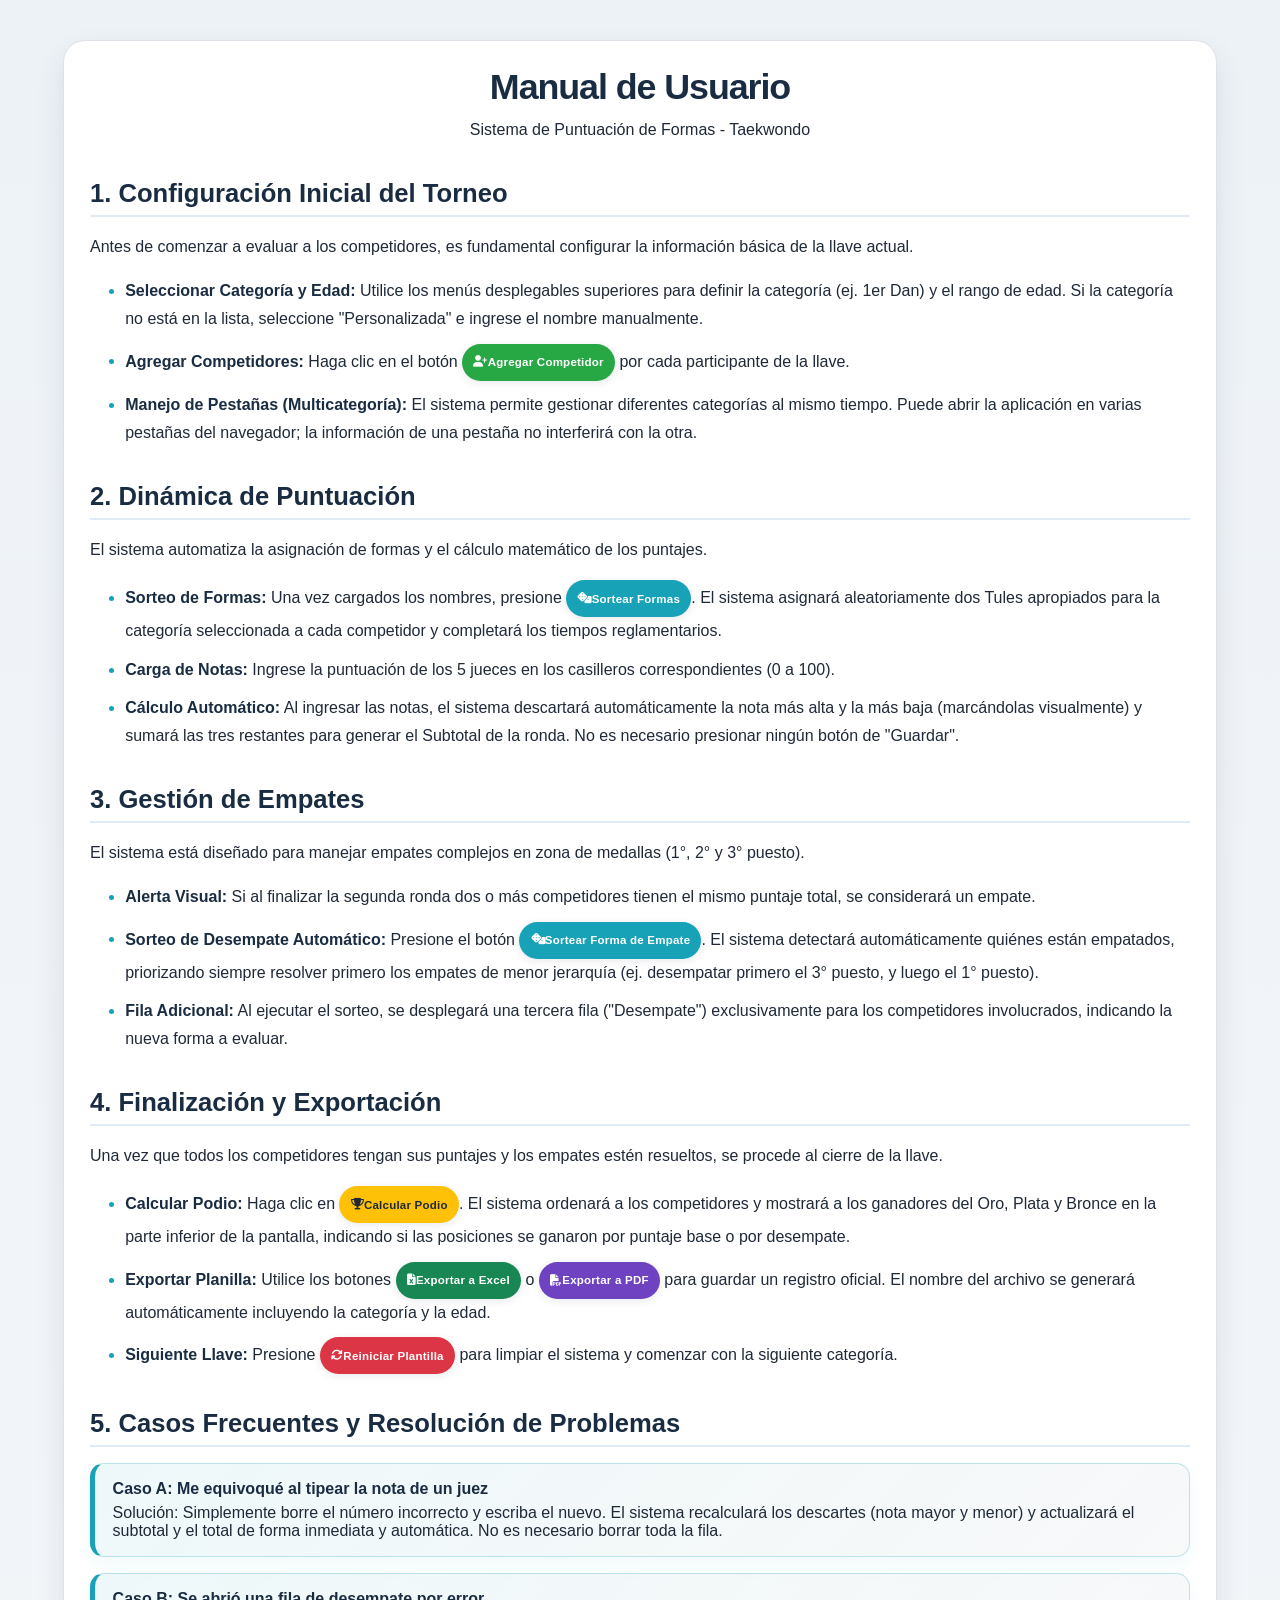
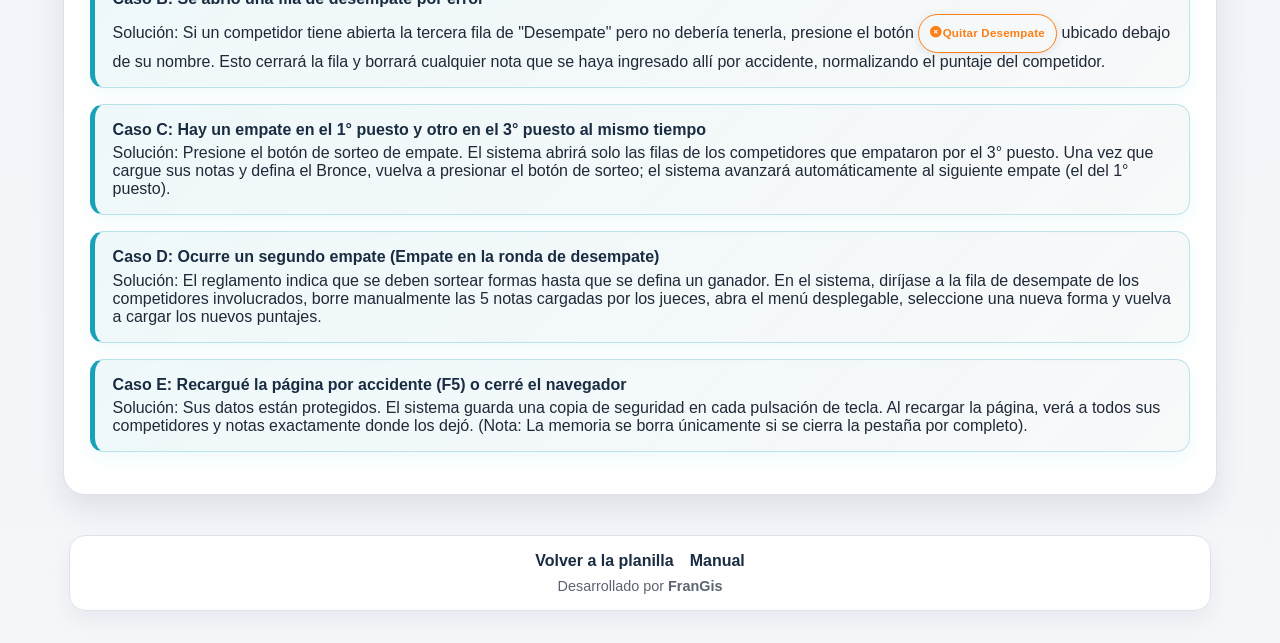
==== pages/manual.html @ 5b689e37 "Arreglo de la cache para el uso sin conexion" ====
<!doctype html>
<html lang="es">
  <head>
    <meta charset="UTF-8" />
    <meta name="viewport" content="width=device-width, initial-scale=1.0" />
    <title>Manual de Usuario - Sistema Taekwondo</title>
    <link rel="stylesheet" href="../styles/manual.css" />
    <link
      rel="stylesheet"
      href="https://cdnjs.cloudflare.com/ajax/libs/font-awesome/6.4.0/css/all.min.css"
    />
  </head>
  <body class="manual-page-body">
    <div class="contenedor manual-page">
      <h1>Manual de Usuario</h1>
      <p class="manual-subtitle">Sistema de Puntuación de Formas - Taekwondo</p>

      <h2>1. Configuración Inicial del Torneo</h2>
      <p>
        Antes de comenzar a evaluar a los competidores, es fundamental
        configurar la información básica de la llave actual.
      </p>
      <ul>
        <li>
          <strong>Seleccionar Categoría y Edad:</strong> Utilice los menús
          desplegables superiores para definir la categoría (ej. 1er Dan) y el
          rango de edad. Si la categoría no está en la lista, seleccione
          "Personalizada" e ingrese el nombre manualmente.
        </li>
        <li>
          <strong>Agregar Competidores:</strong> Haga clic en el botón
          <span class="btn-badge bg-success"
            ><i class="fas fa-user-plus"></i> Agregar Competidor</span
          >
          por cada participante de la llave.
        </li>
        <li>
          <strong>Manejo de Pestañas (Multicategoría):</strong> El sistema
          permite gestionar diferentes categorías al mismo tiempo. Puede abrir
          la aplicación en varias pestañas del navegador; la información de una
          pestaña no interferirá con la otra.
        </li>
      </ul>

      <h2>2. Dinámica de Puntuación</h2>
      <p>
        El sistema automatiza la asignación de formas y el cálculo matemático de
        los puntajes.
      </p>
      <ul>
        <li>
          <strong>Sorteo de Formas:</strong> Una vez cargados los nombres,
          presione
          <span class="btn-badge bg-accent"
            ><i class="fas fa-dice"></i> Sortear Formas</span
          >. El sistema asignará aleatoriamente dos Tules apropiados para la
          categoría seleccionada a cada competidor y completará los tiempos
          reglamentarios.
        </li>
        <li>
          <strong>Carga de Notas:</strong> Ingrese la puntuación de los 5 jueces
          en los casilleros correspondientes (0 a 100).
        </li>
        <li>
          <strong>Cálculo Automático:</strong> Al ingresar las notas, el sistema
          descartará automáticamente la nota más alta y la más baja (marcándolas
          visualmente) y sumará las tres restantes para generar el Subtotal de
          la ronda. No es necesario presionar ningún botón de "Guardar".
        </li>
      </ul>

      <h2>3. Gestión de Empates</h2>
      <p>
        El sistema está diseñado para manejar empates complejos en zona de
        medallas (1°, 2° y 3° puesto).
      </p>
      <ul>
        <li>
          <strong>Alerta Visual:</strong> Si al finalizar la segunda ronda dos o
          más competidores tienen el mismo puntaje total, se considerará un
          empate.
        </li>
        <li>
          <strong>Sorteo de Desempate Automático:</strong> Presione el botón
          <span class="btn-badge bg-accent"
            ><i class="fas fa-dice"></i> Sortear Forma de Empate</span
          >. El sistema detectará automáticamente quiénes están empatados,
          priorizando siempre resolver primero los empates de menor jerarquía
          (ej. desempatar primero el 3° puesto, y luego el 1° puesto).
        </li>
        <li>
          <strong>Fila Adicional:</strong> Al ejecutar el sorteo, se desplegará
          una tercera fila ("Desempate") exclusivamente para los competidores
          involucrados, indicando la nueva forma a evaluar.
        </li>
      </ul>

      <h2>4. Finalización y Exportación</h2>
      <p>
        Una vez que todos los competidores tengan sus puntajes y los empates
        estén resueltos, se procede al cierre de la llave.
      </p>
      <ul>
        <li>
          <strong>Calcular Podio:</strong> Haga clic en
          <span class="btn-badge bg-warning"
            ><i class="fas fa-trophy"></i> Calcular Podio</span
          >. El sistema ordenará a los competidores y mostrará a los ganadores
          del Oro, Plata y Bronce en la parte inferior de la pantalla, indicando
          si las posiciones se ganaron por puntaje base o por desempate.
        </li>
        <li>
          <strong>Exportar Planilla:</strong> Utilice los botones
          <span
            class="btn-badge"
            style="background-color: #198754; color: white"
            ><i class="fas fa-file-excel"></i> Exportar a Excel</span
          >
          o
          <span
            class="btn-badge"
            style="background-color: #6f42c1; color: white"
            ><i class="fas fa-file-pdf"></i> Exportar a PDF</span
          >
          para guardar un registro oficial. El nombre del archivo se generará
          automáticamente incluyendo la categoría y la edad.
        </li>
        <li>
          <strong>Siguiente Llave:</strong> Presione
          <span class="btn-badge bg-danger"
            ><i class="fas fa-sync-alt"></i> Reiniciar Plantilla</span
          >
          para limpiar el sistema y comenzar con la siguiente categoría.
        </li>
      </ul>

      <h2>5. Casos Frecuentes y Resolución de Problemas</h2>

      <div class="caso-estudio">
        <strong>Caso A: Me equivoqué al tipear la nota de un juez</strong><br />
        Solución: Simplemente borre el número incorrecto y escriba el nuevo. El
        sistema recalculará los descartes (nota mayor y menor) y actualizará el
        subtotal y el total de forma inmediata y automática. No es necesario
        borrar toda la fila.
      </div>

      <div class="caso-estudio">
        <strong>Caso B: Se abrió una fila de desempate por error</strong><br />
        Solución: Si un competidor tiene abierta la tercera fila de "Desempate"
        pero no debería tenerla, presione el botón
        <span class="btn-badge bg-desempate"
          ><i class="fas fa-times-circle"></i> Quitar Desempate</span
        >
        ubicado debajo de su nombre. Esto cerrará la fila y borrará cualquier
        nota que se haya ingresado allí por accidente, normalizando el puntaje
        del competidor.
      </div>

      <div class="caso-estudio">
        <strong
          >Caso C: Hay un empate en el 1° puesto y otro en el 3° puesto al mismo
          tiempo</strong
        ><br />
        Solución: Presione el botón de sorteo de empate. El sistema abrirá solo
        las filas de los competidores que empataron por el 3° puesto. Una vez
        que cargue sus notas y defina el Bronce, vuelva a presionar el botón de
        sorteo; el sistema avanzará automáticamente al siguiente empate (el del
        1° puesto).
      </div>

      <div class="caso-estudio">
        <strong
          >Caso D: Ocurre un segundo empate (Empate en la ronda de
          desempate)</strong
        ><br />
        Solución: El reglamento indica que se deben sortear formas hasta que se
        defina un ganador. En el sistema, diríjase a la fila de desempate de los
        competidores involucrados, borre manualmente las 5 notas cargadas por
        los jueces, abra el menú desplegable, seleccione una nueva forma y
        vuelva a cargar los nuevos puntajes.
      </div>

      <div class="caso-estudio">
        <strong
          >Caso E: Recargué la página por accidente (F5) o cerré el
          navegador</strong
        ><br />
        Solución: Sus datos están protegidos. El sistema guarda una copia de
        seguridad en cada pulsación de tecla. Al recargar la página, verá a
        todos sus competidores y notas exactamente donde los dejó. (Nota: La
        memoria se borra únicamente si se cierra la pestaña por completo).
      </div>
    </div>

    <footer class="manual-footer">
      <nav class="manual-footer-nav" aria-label="Navegación del manual">
        <a href="../index.html">Volver a la planilla</a>
        <a href="./manual.html">Manual</a>
      </nav>
      <p>Desarrollado por <strong>FranGis</strong></p>
    </footer>
    <script>
      (() => {
        const guardarMesa = (path) => {
          const url = new URL(path, window.location.href);
          const params = new URLSearchParams(window.location.search);

          for (const [key, value] of params.entries()) {
            url.searchParams.set(key, value);
          }

          return `${url.pathname}${url.search}`;
        };

        const linkPlanilla = document.querySelector('a[href="../index.html"]');
        if (linkPlanilla) {
          linkPlanilla.setAttribute("href", guardarMesa("../index.html"));
        }

        const linkManual = document.querySelector('a[href="./manual.html"]');
        if (linkManual) {
          linkManual.setAttribute("href", guardarMesa("./manual.html"));
        }
      })();

      if ("serviceWorker" in navigator) {
        window.addEventListener("load", () => {
          const swUrl = new URL("../scripts/sw.js", window.location.href);
          navigator.serviceWorker
            .register(swUrl, { scope: "../" })
            .then(() => {
              console.log("ServiceWorker registrado con éxito");
            })
            .catch((err) => {
              console.log("Error al registrar el ServiceWorker: ", err);
            });
        });
      }
    </script>
  </body>
</html>
---- styles/manual.css ----
:root {
  --manual-bg: #f4f6f9;
  --manual-surface: #ffffff;
  --manual-surface-soft: #f8f9fa;
  --manual-primary: #1a2c42;
  --manual-primary-soft: #dfeaf7;
  --manual-accent: #17a2b8;
  --manual-success: #28a745;
  --manual-warning: #ffc107;
  --manual-danger: #dc3545;
  --manual-text: #1f2937;
  --manual-muted: #5b6471;
  --manual-border: #dee2e6;
  --manual-shadow: 0 14px 30px rgba(26, 44, 66, 0.1);
}

body.manual-page-body {
  margin: 0;
  min-height: 100vh;
  background: linear-gradient(180deg, #edf2f7 0%, var(--manual-bg) 100%);
  color: var(--manual-text);
  font-family: "Segoe UI", Arial, sans-serif;
}

.manual-page {
  max-width: 1100px;
  margin: 40px auto;
  padding: clamp(1.5rem, 2vw, 2.5rem);
  background: var(--manual-surface);
  border: 1px solid var(--manual-border);
  border-radius: 22px;
  box-shadow: var(--manual-shadow);
}

.manual-page h1 {
  margin: 0 0 0.5rem;
  color: var(--manual-primary);
  font-size: clamp(2rem, 2.8vw, 2.8rem);
  line-height: 1.15;
  text-align: center;
  letter-spacing: -0.03em;
}

.manual-subtitle {
  margin: 0 0 2rem;
  text-align: center;
  color: var(--manual-muted);
  font-size: 1rem;
  font-weight: 500;
}

.manual-page h2 {
  margin: 2.2rem 0 0.8rem;
  padding-bottom: 0.45rem;
  color: var(--manual-primary);
  font-size: clamp(1.4rem, 2vw, 1.8rem);
  border-bottom: 2px solid var(--manual-primary-soft);
}

.manual-page p,
.manual-page li {
  color: var(--manual-text);
  font-size: 1rem;
  line-height: 1.75;
}

.manual-page ul {
  margin: 0.8rem 0 1.2rem 1.2rem;
  padding-left: 1rem;
}

.manual-page li {
  margin-bottom: 0.65rem;
}

.manual-page li::marker {
  color: var(--manual-accent);
  font-weight: 700;
}

.manual-page strong {
  color: var(--manual-primary);
}

.manual-page .caso-estudio {
  margin: 1rem 0;
  padding: 1rem 1.1rem;
  background: linear-gradient(
    135deg,
    rgba(23, 162, 184, 0.07),
    rgba(26, 44, 66, 0.03)
  );
  border: 1px solid rgba(23, 162, 184, 0.25);
  border-left: 5px solid var(--manual-accent);
  border-radius: 14px;
  color: var(--manual-text);
  box-shadow: 0 8px 18px rgba(23, 162, 184, 0.06);
}

.manual-page .caso-estudio strong {
  display: inline-block;
  margin-bottom: 0.35rem;
}

.manual-footer {
  max-width: 1100px;
  margin: 1.25rem auto 2rem;
  padding: 1rem 1.25rem;
  background: rgba(255, 255, 255, 0.9);
  border: 1px solid var(--manual-border);
  border-radius: 16px;
  box-shadow: 0 10px 20px rgba(26, 44, 66, 0.05);
  text-align: center;
}

.manual-footer-nav {
  display: flex;
  justify-content: center;
  align-items: center;
  flex-wrap: wrap;
  gap: 1rem;
  margin-bottom: 0.5rem;
}

.manual-footer a,
.footer-links a {
  color: var(--manual-primary);
  text-decoration: none;
  font-weight: 700;
  transition: opacity 0.2s ease;
}

.manual-footer a:hover,
.footer-links a:hover {
  opacity: 0.75;
}

.manual-footer p,
.footer-links {
  margin: 0;
  color: var(--manual-muted);
  font-size: 0.9rem;
}

.btn-badge {
  display: inline-flex;
  align-items: center;
  justify-content: center;
  padding: 0.28rem 0.7rem;
  min-height: 28px;
  border-radius: 999px;
  font-size: 0.72rem;
  font-weight: 700;
  letter-spacing: 0.02em;
  vertical-align: middle;
  box-shadow: 0 2px 8px rgba(26, 44, 66, 0.1);
}

.bg-success {
  background: var(--manual-success);
  color: white;
}

.bg-accent {
  background: var(--manual-accent);
  color: white;
}

.bg-warning {
  background: var(--manual-warning);
  color: #1f2937;
}

.bg-danger {
  background: var(--manual-danger);
  color: white;
}

.bg-desempate {
  background-color: transparent;
  color: #fd7e14;
  border: 1px solid #fd7e14;
}

@media (max-width: 768px) {
  .manual-page {
    margin: 20px 12px;
    padding: 1.1rem 1rem;
    border-radius: 16px;
  }

  .manual-page h1 {
    font-size: 2rem;
  }

  .manual-page h2 {
    margin-top: 1.6rem;
  }

  .manual-page ul {
    margin-left: 0.8rem;
    padding-left: 0.7rem;
  }

  .btn-badge {
    display: inline-block;
    margin: 0.12rem 0;
    white-space: nowrap;
  }
}
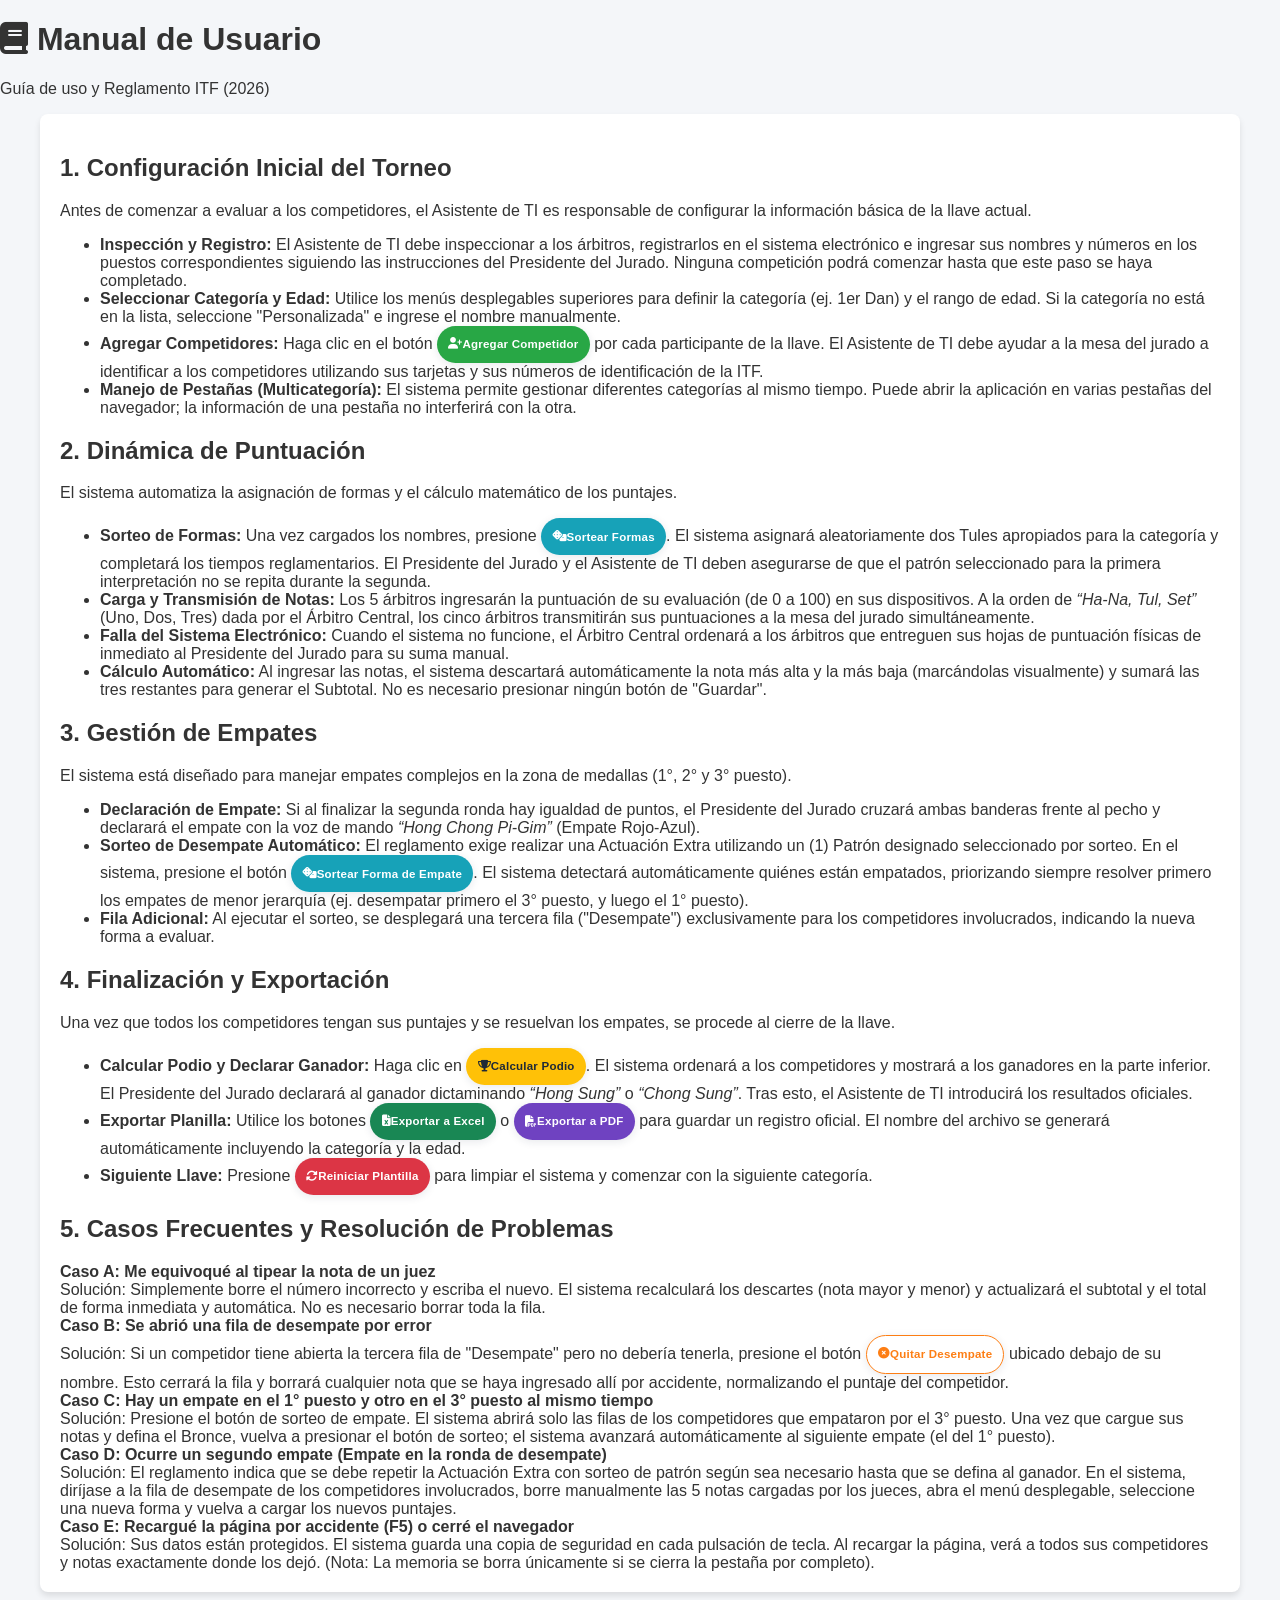
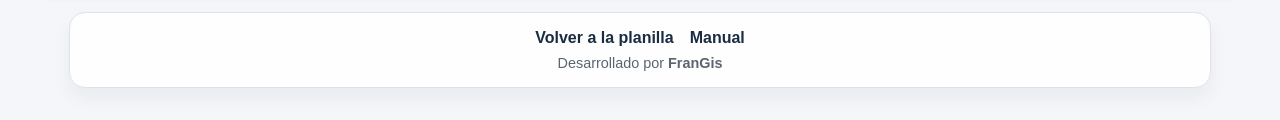
==== commit 867a9f06: "cambios-muy-grandes" ====
--- a/pages/manual.html
+++ b/pages/manual.html
@@ -3,239 +3,252 @@
   <head>
     <meta charset="UTF-8" />
     <meta name="viewport" content="width=device-width, initial-scale=1.0" />
-    <title>Manual de Usuario - Sistema Taekwondo</title>
+    <title>Manual de Usuario - Planilla ITF</title>
+    <link rel="stylesheet" href="../styles/base.css" />
+    <link rel="stylesheet" href="../styles/layout.css" />
+    <link rel="stylesheet" href="../styles/components.css" />
     <link rel="stylesheet" href="../styles/manual.css" />
     <link
       rel="stylesheet"
       href="https://cdnjs.cloudflare.com/ajax/libs/font-awesome/6.4.0/css/all.min.css"
     />
   </head>
-  <body class="manual-page-body">
-    <div class="contenedor manual-page">
-      <h1>Manual de Usuario</h1>
-      <p class="manual-subtitle">Sistema de Puntuación de Formas - Taekwondo</p>
-
-      <h2>1. Configuración Inicial del Torneo</h2>
-      <p>
-        Antes de comenzar a evaluar a los competidores, es fundamental
-        configurar la información básica de la llave actual.
-      </p>
-      <ul>
-        <li>
-          <strong>Seleccionar Categoría y Edad:</strong> Utilice los menús
-          desplegables superiores para definir la categoría (ej. 1er Dan) y el
-          rango de edad. Si la categoría no está en la lista, seleccione
-          "Personalizada" e ingrese el nombre manualmente.
-        </li>
-        <li>
-          <strong>Agregar Competidores:</strong> Haga clic en el botón
-          <span class="btn-badge bg-success"
-            ><i class="fas fa-user-plus"></i> Agregar Competidor</span
-          >
-          por cada participante de la llave.
-        </li>
-        <li>
-          <strong>Manejo de Pestañas (Multicategoría):</strong> El sistema
-          permite gestionar diferentes categorías al mismo tiempo. Puede abrir
-          la aplicación en varias pestañas del navegador; la información de una
-          pestaña no interferirá con la otra.
-        </li>
-      </ul>
-
-      <h2>2. Dinámica de Puntuación</h2>
-      <p>
-        El sistema automatiza la asignación de formas y el cálculo matemático de
-        los puntajes.
-      </p>
-      <ul>
-        <li>
-          <strong>Sorteo de Formas:</strong> Una vez cargados los nombres,
-          presione
-          <span class="btn-badge bg-accent"
-            ><i class="fas fa-dice"></i> Sortear Formas</span
-          >. El sistema asignará aleatoriamente dos Tules apropiados para la
-          categoría seleccionada a cada competidor y completará los tiempos
-          reglamentarios.
-        </li>
-        <li>
-          <strong>Carga de Notas:</strong> Ingrese la puntuación de los 5 jueces
-          en los casilleros correspondientes (0 a 100).
-        </li>
-        <li>
-          <strong>Cálculo Automático:</strong> Al ingresar las notas, el sistema
-          descartará automáticamente la nota más alta y la más baja (marcándolas
-          visualmente) y sumará las tres restantes para generar el Subtotal de
-          la ronda. No es necesario presionar ningún botón de "Guardar".
-        </li>
-      </ul>
-
-      <h2>3. Gestión de Empates</h2>
-      <p>
-        El sistema está diseñado para manejar empates complejos en zona de
-        medallas (1°, 2° y 3° puesto).
-      </p>
-      <ul>
-        <li>
-          <strong>Alerta Visual:</strong> Si al finalizar la segunda ronda dos o
-          más competidores tienen el mismo puntaje total, se considerará un
-          empate.
-        </li>
-        <li>
-          <strong>Sorteo de Desempate Automático:</strong> Presione el botón
-          <span class="btn-badge bg-accent"
-            ><i class="fas fa-dice"></i> Sortear Forma de Empate</span
-          >. El sistema detectará automáticamente quiénes están empatados,
-          priorizando siempre resolver primero los empates de menor jerarquía
-          (ej. desempatar primero el 3° puesto, y luego el 1° puesto).
-        </li>
-        <li>
-          <strong>Fila Adicional:</strong> Al ejecutar el sorteo, se desplegará
-          una tercera fila ("Desempate") exclusivamente para los competidores
-          involucrados, indicando la nueva forma a evaluar.
-        </li>
-      </ul>
-
-      <h2>4. Finalización y Exportación</h2>
-      <p>
-        Una vez que todos los competidores tengan sus puntajes y los empates
-        estén resueltos, se procede al cierre de la llave.
-      </p>
-      <ul>
-        <li>
-          <strong>Calcular Podio:</strong> Haga clic en
-          <span class="btn-badge bg-warning"
-            ><i class="fas fa-trophy"></i> Calcular Podio</span
-          >. El sistema ordenará a los competidores y mostrará a los ganadores
-          del Oro, Plata y Bronce en la parte inferior de la pantalla, indicando
-          si las posiciones se ganaron por puntaje base o por desempate.
-        </li>
-        <li>
-          <strong>Exportar Planilla:</strong> Utilice los botones
-          <span
-            class="btn-badge"
-            style="background-color: #198754; color: white"
-            ><i class="fas fa-file-excel"></i> Exportar a Excel</span
-          >
-          o
-          <span
-            class="btn-badge"
-            style="background-color: #6f42c1; color: white"
-            ><i class="fas fa-file-pdf"></i> Exportar a PDF</span
-          >
-          para guardar un registro oficial. El nombre del archivo se generará
-          automáticamente incluyendo la categoría y la edad.
-        </li>
-        <li>
-          <strong>Siguiente Llave:</strong> Presione
-          <span class="btn-badge bg-danger"
-            ><i class="fas fa-sync-alt"></i> Reiniciar Plantilla</span
-          >
-          para limpiar el sistema y comenzar con la siguiente categoría.
-        </li>
-      </ul>
-
-      <h2>5. Casos Frecuentes y Resolución de Problemas</h2>
-
-      <div class="caso-estudio">
-        <strong>Caso A: Me equivoqué al tipear la nota de un juez</strong><br />
-        Solución: Simplemente borre el número incorrecto y escriba el nuevo. El
-        sistema recalculará los descartes (nota mayor y menor) y actualizará el
-        subtotal y el total de forma inmediata y automática. No es necesario
-        borrar toda la fila.
-      </div>
-
-      <div class="caso-estudio">
-        <strong>Caso B: Se abrió una fila de desempate por error</strong><br />
-        Solución: Si un competidor tiene abierta la tercera fila de "Desempate"
-        pero no debería tenerla, presione el botón
-        <span class="btn-badge bg-desempate"
-          ><i class="fas fa-times-circle"></i> Quitar Desempate</span
+  <body>
+    <div class="contenedor-app">
+      <header class="app-header">
+        <div class="header-content">
+          <h1><i class="fas fa-book"></i> Manual de Usuario</h1>
+          <p class="subtitle">Guía de uso y Reglamento ITF (2026)</p>
+        </div>
+      </header>
+
+      <main class="contenido-principal">
+        <section
+          class="contenedor manual-container"
+          aria-label="Manual de usuario"
         >
-        ubicado debajo de su nombre. Esto cerrará la fila y borrará cualquier
-        nota que se haya ingresado allí por accidente, normalizando el puntaje
-        del competidor.
-      </div>
-
-      <div class="caso-estudio">
-        <strong
-          >Caso C: Hay un empate en el 1° puesto y otro en el 3° puesto al mismo
-          tiempo</strong
-        ><br />
-        Solución: Presione el botón de sorteo de empate. El sistema abrirá solo
-        las filas de los competidores que empataron por el 3° puesto. Una vez
-        que cargue sus notas y defina el Bronce, vuelva a presionar el botón de
-        sorteo; el sistema avanzará automáticamente al siguiente empate (el del
-        1° puesto).
-      </div>
-
-      <div class="caso-estudio">
-        <strong
-          >Caso D: Ocurre un segundo empate (Empate en la ronda de
-          desempate)</strong
-        ><br />
-        Solución: El reglamento indica que se deben sortear formas hasta que se
-        defina un ganador. En el sistema, diríjase a la fila de desempate de los
-        competidores involucrados, borre manualmente las 5 notas cargadas por
-        los jueces, abra el menú desplegable, seleccione una nueva forma y
-        vuelva a cargar los nuevos puntajes.
-      </div>
-
-      <div class="caso-estudio">
-        <strong
-          >Caso E: Recargué la página por accidente (F5) o cerré el
-          navegador</strong
-        ><br />
-        Solución: Sus datos están protegidos. El sistema guarda una copia de
-        seguridad en cada pulsación de tecla. Al recargar la página, verá a
-        todos sus competidores y notas exactamente donde los dejó. (Nota: La
-        memoria se borra únicamente si se cierra la pestaña por completo).
-      </div>
+          <h2>1. Configuración Inicial del Torneo</h2>
+          <p>
+            Antes de comenzar a evaluar a los competidores, el Asistente de TI
+            es responsable de configurar la información básica de la llave
+            actual.
+          </p>
+          <ul>
+            <li>
+              <strong>Inspección y Registro:</strong> El Asistente de TI debe
+              inspeccionar a los árbitros, registrarlos en el sistema
+              electrónico e ingresar sus nombres y números en los puestos
+              correspondientes siguiendo las instrucciones del Presidente del
+              Jurado. Ninguna competición podrá comenzar hasta que este paso se
+              haya completado.
+            </li>
+            <li>
+              <strong>Seleccionar Categoría y Edad:</strong> Utilice los menús
+              desplegables superiores para definir la categoría (ej. 1er Dan) y
+              el rango de edad. Si la categoría no está en la lista, seleccione
+              "Personalizada" e ingrese el nombre manualmente.
+            </li>
+            <li>
+              <strong>Agregar Competidores:</strong> Haga clic en el botón
+              <span class="btn-badge bg-success"
+                ><i class="fas fa-user-plus"></i> Agregar Competidor</span
+              >
+              por cada participante de la llave. El Asistente de TI debe ayudar
+              a la mesa del jurado a identificar a los competidores utilizando
+              sus tarjetas y sus números de identificación de la ITF.
+            </li>
+            <li>
+              <strong>Manejo de Pestañas (Multicategoría):</strong> El sistema
+              permite gestionar diferentes categorías al mismo tiempo. Puede
+              abrir la aplicación en varias pestañas del navegador; la
+              información de una pestaña no interferirá con la otra.
+            </li>
+          </ul>
+
+          <h2>2. Dinámica de Puntuación</h2>
+          <p>
+            El sistema automatiza la asignación de formas y el cálculo
+            matemático de los puntajes.
+          </p>
+          <ul>
+            <li>
+              <strong>Sorteo de Formas:</strong> Una vez cargados los nombres,
+              presione
+              <span class="btn-badge bg-accent"
+                ><i class="fas fa-dice"></i> Sortear Formas</span
+              >. El sistema asignará aleatoriamente dos Tules apropiados para la
+              categoría y completará los tiempos reglamentarios. El Presidente
+              del Jurado y el Asistente de TI deben asegurarse de que el patrón
+              seleccionado para la primera interpretación no se repita durante
+              la segunda.
+            </li>
+            <li>
+              <strong>Carga y Transmisión de Notas:</strong> Los 5 árbitros
+              ingresarán la puntuación de su evaluación (de 0 a 100) en sus
+              dispositivos. A la orden de <em>“Ha-Na, Tul, Set”</em> (Uno, Dos,
+              Tres) dada por el Árbitro Central, los cinco árbitros transmitirán
+              sus puntuaciones a la mesa del jurado simultáneamente.
+            </li>
+            <li>
+              <strong>Falla del Sistema Electrónico:</strong> Cuando el sistema
+              no funcione, el Árbitro Central ordenará a los árbitros que
+              entreguen sus hojas de puntuación físicas de inmediato al
+              Presidente del Jurado para su suma manual.
+            </li>
+            <li>
+              <strong>Cálculo Automático:</strong> Al ingresar las notas, el
+              sistema descartará automáticamente la nota más alta y la más baja
+              (marcándolas visualmente) y sumará las tres restantes para generar
+              el Subtotal. No es necesario presionar ningún botón de "Guardar".
+            </li>
+          </ul>
+
+          <h2>3. Gestión de Empates</h2>
+          <p>
+            El sistema está diseñado para manejar empates complejos en la zona
+            de medallas (1°, 2° y 3° puesto).
+          </p>
+          <ul>
+            <li>
+              <strong>Declaración de Empate:</strong> Si al finalizar la segunda
+              ronda hay igualdad de puntos, el Presidente del Jurado cruzará
+              ambas banderas frente al pecho y declarará el empate con la voz de
+              mando <em>“Hong Chong Pi-Gim”</em> (Empate Rojo-Azul).
+            </li>
+            <li>
+              <strong>Sorteo de Desempate Automático:</strong> El reglamento
+              exige realizar una Actuación Extra utilizando un (1) Patrón
+              designado seleccionado por sorteo. En el sistema, presione el
+              botón
+              <span class="btn-badge bg-accent"
+                ><i class="fas fa-dice"></i> Sortear Forma de Empate</span
+              >. El sistema detectará automáticamente quiénes están empatados,
+              priorizando siempre resolver primero los empates de menor
+              jerarquía (ej. desempatar primero el 3° puesto, y luego el 1°
+              puesto).
+            </li>
+            <li>
+              <strong>Fila Adicional:</strong> Al ejecutar el sorteo, se
+              desplegará una tercera fila ("Desempate") exclusivamente para los
+              competidores involucrados, indicando la nueva forma a evaluar.
+            </li>
+          </ul>
+
+          <h2>4. Finalización y Exportación</h2>
+          <p>
+            Una vez que todos los competidores tengan sus puntajes y se
+            resuelvan los empates, se procede al cierre de la llave.
+          </p>
+          <ul>
+            <li>
+              <strong>Calcular Podio y Declarar Ganador:</strong> Haga clic en
+              <span class="btn-badge bg-warning"
+                ><i class="fas fa-trophy"></i> Calcular Podio</span
+              >. El sistema ordenará a los competidores y mostrará a los
+              ganadores en la parte inferior. El Presidente del Jurado declarará
+              al ganador dictaminando <em>“Hong Sung”</em> o
+              <em>“Chong Sung”</em>. Tras esto, el Asistente de TI introducirá
+              los resultados oficiales.
+            </li>
+            <li>
+              <strong>Exportar Planilla:</strong> Utilice los botones
+              <span
+                class="btn-badge"
+                style="background-color: #198754; color: white"
+                ><i class="fas fa-file-excel"></i> Exportar a Excel</span
+              >
+              o
+              <span
+                class="btn-badge"
+                style="background-color: #6f42c1; color: white"
+                ><i class="fas fa-file-pdf"></i> Exportar a PDF</span
+              >
+              para guardar un registro oficial. El nombre del archivo se
+              generará automáticamente incluyendo la categoría y la edad.
+            </li>
+            <li>
+              <strong>Siguiente Llave:</strong> Presione
+              <span class="btn-badge bg-danger"
+                ><i class="fas fa-sync-alt"></i> Reiniciar Plantilla</span
+              >
+              para limpiar el sistema y comenzar con la siguiente categoría.
+            </li>
+          </ul>
+
+          <h2>5. Casos Frecuentes y Resolución de Problemas</h2>
+
+          <div class="caso-estudio">
+            <strong>Caso A: Me equivoqué al tipear la nota de un juez</strong
+            ><br />
+            Solución: Simplemente borre el número incorrecto y escriba el nuevo.
+            El sistema recalculará los descartes (nota mayor y menor) y
+            actualizará el subtotal y el total de forma inmediata y automática.
+            No es necesario borrar toda la fila.
+          </div>
+
+          <div class="caso-estudio">
+            <strong>Caso B: Se abrió una fila de desempate por error</strong
+            ><br />
+            Solución: Si un competidor tiene abierta la tercera fila de
+            "Desempate" pero no debería tenerla, presione el botón
+            <span class="btn-badge bg-desempate"
+              ><i class="fas fa-times-circle"></i> Quitar Desempate</span
+            >
+            ubicado debajo de su nombre. Esto cerrará la fila y borrará
+            cualquier nota que se haya ingresado allí por accidente,
+            normalizando el puntaje del competidor.
+          </div>
+
+          <div class="caso-estudio">
+            <strong
+              >Caso C: Hay un empate en el 1° puesto y otro en el 3° puesto al
+              mismo tiempo</strong
+            ><br />
+            Solución: Presione el botón de sorteo de empate. El sistema abrirá
+            solo las filas de los competidores que empataron por el 3° puesto.
+            Una vez que cargue sus notas y defina el Bronce, vuelva a presionar
+            el botón de sorteo; el sistema avanzará automáticamente al siguiente
+            empate (el del 1° puesto).
+          </div>
+
+          <div class="caso-estudio">
+            <strong
+              >Caso D: Ocurre un segundo empate (Empate en la ronda de
+              desempate)</strong
+            ><br />
+            Solución: El reglamento indica que se debe repetir la Actuación
+            Extra con sorteo de patrón según sea necesario hasta que se defina
+            al ganador. En el sistema, diríjase a la fila de desempate de los
+            competidores involucrados, borre manualmente las 5 notas cargadas
+            por los jueces, abra el menú desplegable, seleccione una nueva forma
+            y vuelva a cargar los nuevos puntajes.
+          </div>
+
+          <div class="caso-estudio">
+            <strong
+              >Caso E: Recargué la página por accidente (F5) o cerré el
+              navegador</strong
+            ><br />
+            Solución: Sus datos están protegidos. El sistema guarda una copia de
+            seguridad en cada pulsación de tecla. Al recargar la página, verá a
+            todos sus competidores y notas exactamente donde los dejó. (Nota: La
+            memoria se borra únicamente si se cierra la pestaña por completo).
+          </div>
+        </section>
+      </main>
+
+      <footer class="manual-footer">
+        <nav class="manual-footer-nav" aria-label="Navegación del manual">
+          <a href="../index.html">Volver a la planilla</a>
+          <a href="./manual.html">Manual</a>
+        </nav>
+        <p>Desarrollado por <strong>FranGis</strong></p>
+      </footer>
     </div>
 
-    <footer class="manual-footer">
-      <nav class="manual-footer-nav" aria-label="Navegación del manual">
-        <a href="../index.html">Volver a la planilla</a>
-        <a href="./manual.html">Manual</a>
-      </nav>
-      <p>Desarrollado por <strong>FranGis</strong></p>
-    </footer>
-    <script>
-      (() => {
-        const guardarMesa = (path) => {
-          const url = new URL(path, window.location.href);
-          const params = new URLSearchParams(window.location.search);
-
-          for (const [key, value] of params.entries()) {
-            url.searchParams.set(key, value);
-          }
-
-          return `${url.pathname}${url.search}`;
-        };
-
-        const linkPlanilla = document.querySelector('a[href="../index.html"]');
-        if (linkPlanilla) {
-          linkPlanilla.setAttribute("href", guardarMesa("../index.html"));
-        }
-
-        const linkManual = document.querySelector('a[href="./manual.html"]');
-        if (linkManual) {
-          linkManual.setAttribute("href", guardarMesa("./manual.html"));
-        }
-      })();
-
-      if ("serviceWorker" in navigator) {
-        window.addEventListener("load", () => {
-          const swUrl = new URL("../scripts/sw.js", window.location.href);
-          navigator.serviceWorker
-            .register(swUrl, { scope: "../" })
-            .then(() => {
-              console.log("ServiceWorker registrado con éxito");
-            })
-            .catch((err) => {
-              console.log("Error al registrar el ServiceWorker: ", err);
-            });
-        });
-      }
-    </script>
+    <script
+      src="../scripts/inicializacion.js"
+      data-service-worker="../sw.js"
+    ></script>
   </body>
 </html>
--- a/styles/base.css
+++ b/styles/base.css
@@ -0,0 +1,68 @@
+html,
+body {
+  width: 100%;
+  margin: 0;
+  padding: 0;
+}
+
+body {
+  font-family: "Segoe UI", Arial, sans-serif;
+  background-color: #f4f6f9;
+  color: #333;
+  display: flex;
+  flex-direction: column;
+}
+
+.page-shell {
+  display: flex;
+  flex-direction: column;
+  min-height: 100dvh;
+  width: 100%;
+}
+input[type="number"],
+input[type="text"],
+select {
+  width: 100%;
+  box-sizing: border-box;
+  padding: 6px;
+  border: 1px solid #ccc;
+  border-radius: 4px;
+  text-align: center;
+  background-color: #ffffff;
+}
+
+input[type="text"] {
+  text-align: left;
+}
+
+button {
+  display: inline-flex;
+  align-items: center;
+  justify-content: center;
+  min-height: 42px;
+  padding: 10px 16px;
+  border: 1px solid rgba(15, 23, 42, 0.08);
+  border-radius: 999px;
+  font-weight: 700;
+  font-size: 0.92rem;
+  line-height: 1.2;
+  letter-spacing: 0.01em;
+  cursor: pointer;
+  transition:
+    background-color 0.18s ease,
+    border-color 0.18s ease,
+    color 0.18s ease;
+}
+
+button:hover {
+  transform: none;
+}
+
+button:active {
+  transform: none;
+}
+
+button i.fas {
+  margin-right: 6px;
+  font-size: 0.95em;
+}
--- a/styles/layout.css
+++ b/styles/layout.css
@@ -0,0 +1,368 @@
+.contenedor {
+  max-width: 1200px;
+  width: 100%;
+  box-sizing: border-box;
+  margin: 0 auto;
+  background: white;
+  padding: 20px;
+  border-radius: 8px;
+  box-shadow: 0 4px 6px rgba(0, 0, 0, 0.1);
+}
+
+.table-container {
+  width: 100%;
+  overflow-x: auto;
+  -webkit-overflow-scrolling: touch;
+}
+
+.controles-superiores {
+  display: flex;
+  justify-content: space-between;
+  margin-bottom: 20px;
+  padding: 15px;
+  background-color: #ffffff;
+  position: sticky;
+  top: 0;
+  z-index: 100;
+  border-radius: 8px;
+  box-shadow: 0 4px 6px rgba(0, 0, 0, 0.08);
+  border: 1px solid #dee2e6;
+}
+.numero-competidor {
+  text-align: left;
+  display: flex;
+  align-items: center;
+  font-weight: bold;
+  font-size: 10px;
+  color: #1a2c42;
+}
+
+.grupo-botones {
+  display: flex;
+  gap: 10px;
+}
+
+.encabezado-torneo {
+  display: flex;
+  gap: 20px;
+  margin-bottom: 20px;
+  background-color: #f8f9fa;
+  padding: 15px;
+  border-radius: 6px;
+  border: 1px solid #dee2e6;
+}
+
+.encabezado-torneo .campo {
+  flex: 1;
+  display: flex;
+  flex-direction: column;
+  gap: 5px;
+}
+
+.encabezado-torneo label {
+  font-weight: bold;
+  color: #495057;
+}
+
+.table-container {
+  width: 100%;
+}
+
+table {
+  width: 100%;
+  border-collapse: collapse;
+  margin-bottom: 20px;
+}
+
+th,
+td {
+  border: 1px solid #dee2e6;
+  padding: 12px 8px;
+  text-align: center;
+  background-color: #ffffff;
+}
+
+th {
+  background-color: #1a2c42;
+  color: white;
+  font-size: 0.9em;
+  text-transform: uppercase;
+}
+
+.fila-oscura {
+  background-color: #f8f9fa;
+}
+
+.fila-oscura td,
+.fila-desempate td,
+#tablaCompetidores tbody tr td {
+  background-color: inherit;
+}
+
+#tablaCompetidores td input,
+#tablaCompetidores td select,
+#tablaCompetidores td button {
+  background-color: #ffffff;
+}
+
+.controles {
+  display: flex;
+  gap: 15px;
+  margin-top: 20px;
+  justify-content: center;
+}
+
+.seccion-podio {
+  text-align: center;
+  border-top: 2px dashed #ccc;
+  padding-top: 20px;
+}
+
+.page-shell {
+  display: flex;
+  flex-direction: column;
+  min-height: calc(100vh - 40px);
+  width: 100%;
+}
+
+.encabezado-principal {
+  width: 100%;
+}
+
+.title-wrapper {
+  display: flex;
+  align-items: center;
+  justify-content: center;
+  margin-bottom: 16px;
+}
+
+.titulo-link {
+  display: flex;
+  align-items: center;
+  justify-content: center;
+  gap: 12px;
+  width: fit-content;
+  margin: 0 auto;
+  color: inherit;
+  text-decoration: none;
+}
+
+.titulo-icono {
+  width: 42px;
+  height: 42px;
+  object-fit: contain;
+  filter: drop-shadow(0 2px 4px rgba(26, 44, 66, 0.15));
+}
+
+.titulo-pagina {
+  margin: 0;
+  font-size: 1.6rem;
+  text-align: center;
+  color: #1a2c42;
+}
+
+.contenido-principal {
+  flex: 1;
+}
+
+.firma-creador {
+  margin-top: auto;
+  padding: 14px 0 6px;
+  text-align: center;
+  color: #6c757d;
+  font-size: 0.8rem;
+  opacity: 0.75;
+}
+
+.firma-creador p {
+  margin: 0;
+}
+
+@media (max-width: 1024px) {
+  body {
+    padding: 10px;
+    margin: 0;
+    box-sizing: border-box;
+  }
+
+  .contenedor {
+    padding: 12px;
+    border-radius: 6px;
+    box-sizing: border-box;
+  }
+
+  .controles-superiores {
+    flex-direction: column;
+    gap: 10px;
+    padding: 10px;
+    position: sticky;
+    top: 10px;
+    z-index: 100;
+  }
+
+  .grupo-botones {
+    flex-direction: column;
+    width: 100%;
+  }
+
+  .grupo-botones button {
+    width: 100%;
+    min-height: 44px;
+    padding: 10px 14px;
+    font-size: 0.8rem;
+  }
+
+  .btn-eliminar,
+  .btn-desempate {
+    min-height: 40px;
+    padding: 8px 12px;
+  }
+
+  .encabezado-torneo {
+    flex-direction: column;
+    gap: 12px;
+    padding: 12px;
+  }
+
+  h2 {
+    font-size: 1.4rem;
+    text-align: center;
+  }
+
+  .table-container {
+    overflow-x: auto;
+    width: 100%;
+  }
+
+  table {
+    min-width: 950px;
+    border-spacing: 0;
+  }
+
+  th,
+  td {
+    background-clip: padding-box;
+  }
+
+  #tablaCompetidores th:nth-child(3),
+  #tablaCompetidores td:nth-child(3) {
+    width: 160px;
+    min-width: 160px;
+  }
+
+  #tablaCompetidores td select {
+    width: 100%;
+    min-width: 150px;
+    font-size: 0.85rem;
+  }
+
+  #tablaCompetidores td input {
+    background-color: #ffffff;
+    min-height: 36px;
+    font-size: 0.8rem;
+  }
+
+  #tablaCompetidores td input[type="number"] {
+    width: 55px;
+    min-width: 55px;
+    text-align: center;
+  }
+
+  @media (orientation: landscape) {
+    .controles-superiores {
+      flex-direction: row;
+      align-items: stretch;
+      gap: 10px;
+    }
+
+    .grupo-botones {
+      flex-direction: row;
+      width: auto;
+      flex: 1;
+      flex-wrap: wrap;
+    }
+
+    .grupo-botones button {
+      width: auto;
+      min-width: 0;
+      flex: 1;
+    }
+
+    .btn-podio {
+      flex: 1.5;
+    }
+
+    .btn-nueva-llave {
+      flex: 1.2;
+    }
+
+    .btn-excel,
+    .btn-pdf {
+      flex: 1;
+    }
+
+    table {
+      min-width: 1100px;
+    }
+
+    #tablaCompetidores th:nth-child(3),
+    #tablaCompetidores td:nth-child(3) {
+      width: 180px;
+    }
+
+    #tablaCompetidores td select {
+      min-width: 170px;
+      font-size: 0.9rem;
+    }
+  }
+
+  .podio-container {
+    flex-direction: column;
+    align-items: stretch;
+    gap: 12px;
+    min-height: auto;
+  }
+
+  .puesto {
+    min-width: 0;
+    width: 100%;
+  }
+
+  .controles-superiores .grupo-botones .btn-agregar {
+    position: fixed !important;
+    bottom: 20px !important;
+    right: 20px !important;
+    width: auto !important;
+    min-width: unset !important;
+    max-width: none !important;
+    height: 50px !important;
+    border-radius: 30px !important;
+    z-index: 1000 !important;
+    box-shadow: 0 4px 10px rgba(0, 0, 0, 0.3) !important;
+    font-size: 15px !important;
+    display: flex !important;
+    justify-content: center !important;
+    align-items: center !important;
+    padding: 0 20px !important;
+    margin: 0 !important;
+    gap: 8px !important;
+  }
+
+  #contenedor_sorteo .btn-agregar {
+    position: static !important;
+    width: 100% !important;
+    min-width: 100% !important;
+    max-width: none !important;
+    height: auto !important;
+    border-radius: 999px !important;
+    box-shadow: none !important;
+    margin: 0 !important;
+    padding: 10px 14px !important;
+    display: inline-flex !important;
+  }
+
+  .controles-superiores .grupo-botones .btn-agregar i.fas {
+    font-size: 18px !important;
+    margin: 0 !important;
+  }
+}
--- a/styles/components.css
+++ b/styles/components.css
@@ -0,0 +1,155 @@
+.btn-eliminar {
+  background-color: transparent;
+  color: #dc3545;
+  border: 1px solid #dc3545;
+  min-height: 36px;
+  padding: 7px 12px;
+  margin-top: 8px;
+  font-size: 0.82em;
+  width: 100%;
+  border-radius: 999px;
+}
+
+.btn-eliminar:hover {
+  background-color: #dc3545;
+  color: white;
+}
+
+#tablaCompetidores td button.btn-eliminar,
+#tablaCompetidores td button.btn-eliminar:hover,
+#tablaCompetidores td button.btn-eliminar:focus {
+  background-color: transparent;
+  color: #dc3545;
+  border: 1px solid #dc3545;
+}
+
+#tablaCompetidores td button.btn-eliminar:hover,
+#tablaCompetidores td button.btn-eliminar:focus {
+  background-color: #dc3545;
+  border-color: #dc3545;
+  color: white;
+}
+
+.juez-descartado {
+  text-decoration: line-through;
+  color: #dc3545;
+  background-color: #f8d7da;
+  opacity: 0.8;
+}
+
+.btn-agregar {
+  background-color: #28a745;
+  color: white;
+  border-radius: 999px;
+}
+
+.btn-agregar:hover {
+  background-color: #218838;
+}
+
+.btn-podio {
+  background-color: #ffc107;
+  color: #212529;
+  border-radius: 999px;
+}
+
+.btn-podio:hover {
+  background-color: #e0a800;
+}
+
+.btn-nueva-llave {
+  background-color: #6c757d;
+  color: white;
+  border-radius: 999px;
+}
+
+.btn-nueva-llave:hover {
+  background-color: #5a6268;
+}
+
+.btn-pdf {
+  background-color: #0056b3;
+  color: white;
+  border-radius: 999px;
+}
+
+.btn-pdf:hover {
+  background-color: #004080;
+}
+
+.btn-reiniciar {
+  background-color: #dc3545;
+  color: white;
+  border-radius: 999px;
+}
+
+.btn-reiniciar:hover {
+  background-color: #c82333;
+}
+
+.btn-excel {
+  background-color: #1d6f42;
+  color: white;
+  border-radius: 999px;
+}
+
+.btn-excel:hover {
+  background-color: #155724;
+}
+
+.btn-desempate {
+  background-color: transparent;
+  color: #fd7e14;
+  border: 1px solid #fd7e14;
+  min-height: 36px;
+  padding: 7px 12px;
+  margin-top: 8px;
+  font-size: 0.82em;
+  width: 100%;
+  border-radius: 999px;
+}
+
+.btn-desempate:hover {
+  background-color: #fd7e14;
+  color: white;
+}
+
+#tablaCompetidores td button.btn-desempate,
+#tablaCompetidores td button.btn-desempate:hover,
+#tablaCompetidores td button.btn-desempate:focus {
+  background-color: transparent;
+  color: #fd7e14;
+  border: 1px solid #fd7e14;
+}
+
+#tablaCompetidores td button.btn-desempate:hover,
+#tablaCompetidores td button.btn-desempate:focus {
+  background-color: #fd7e14;
+  border-color: #fd7e14;
+  color: white;
+}
+
+.fila-desempate {
+  background-color: #fff3cd;
+}
+
+.alerta-empate {
+  font-size: 0.75em;
+  color: #dc3545;
+  background: white;
+  padding: 4px 8px;
+  border-radius: 4px;
+  margin-top: 10px;
+  line-height: 1.2;
+  font-weight: bold;
+  border: 1px solid #dc3545;
+  text-transform: uppercase;
+}
+
+.nombres-podio {
+  font-size: 0.9em;
+  font-weight: normal;
+  margin: 5px 0;
+  display: block;
+  line-height: 1.3;
+}
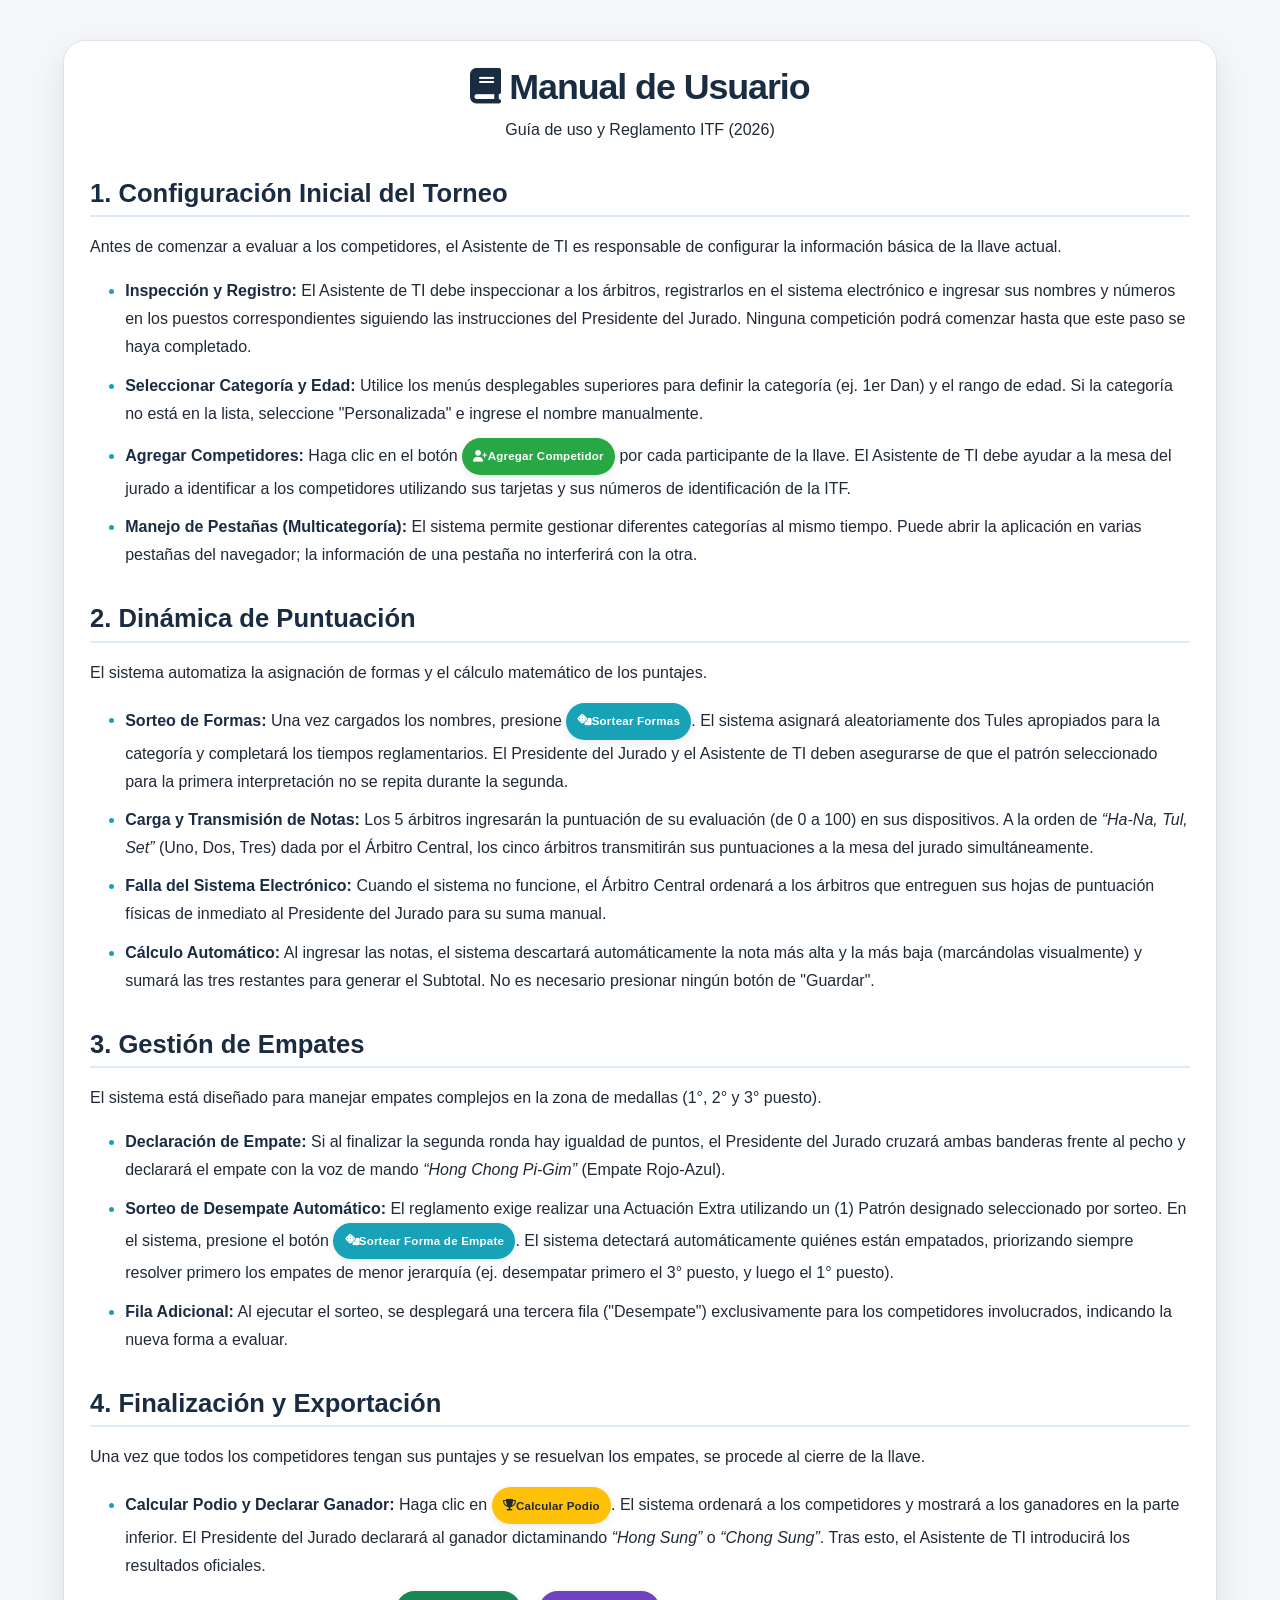
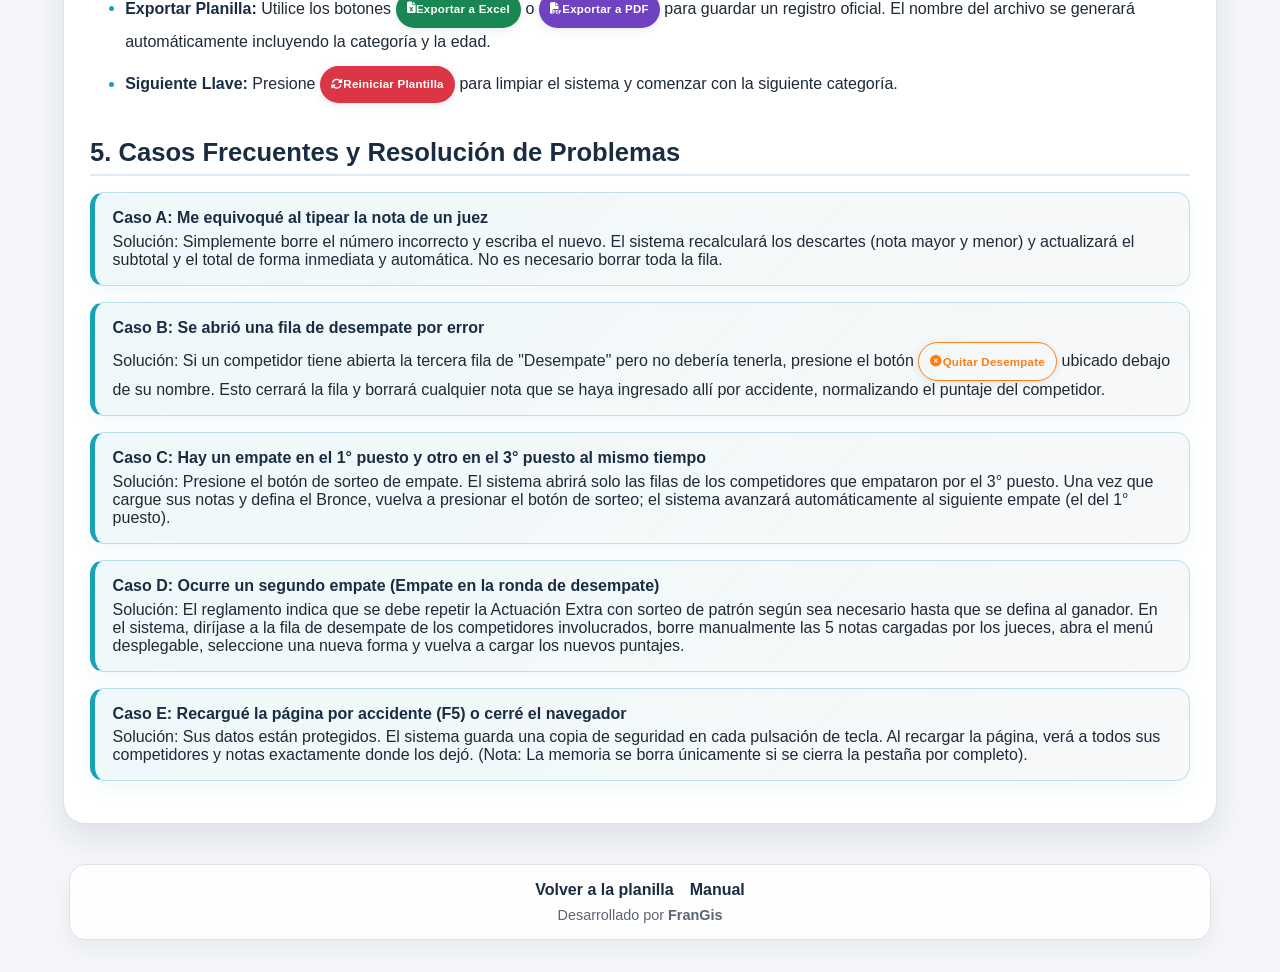
==== commit 2d040ff6: "actualizacion-visual-manual" ====
--- a/pages/manual.html
+++ b/pages/manual.html
@@ -5,8 +5,6 @@
     <meta name="viewport" content="width=device-width, initial-scale=1.0" />
     <title>Manual de Usuario - Planilla ITF</title>
     <link rel="stylesheet" href="../styles/base.css" />
-    <link rel="stylesheet" href="../styles/layout.css" />
-    <link rel="stylesheet" href="../styles/components.css" />
     <link rel="stylesheet" href="../styles/manual.css" />
     <link
       rel="stylesheet"
@@ -14,19 +12,14 @@
     />
   </head>
   <body>
-    <div class="contenedor-app">
-      <header class="app-header">
-        <div class="header-content">
+    <div class="manual-page-body">
+      <main class="manual-page">
+        <header>
           <h1><i class="fas fa-book"></i> Manual de Usuario</h1>
-          <p class="subtitle">Guía de uso y Reglamento ITF (2026)</p>
-        </div>
-      </header>
-
-      <main class="contenido-principal">
-        <section
-          class="contenedor manual-container"
-          aria-label="Manual de usuario"
-        >
+          <p class="manual-subtitle">Guía de uso y Reglamento ITF (2026)</p>
+        </header>
+
+        <section class="manual-container" aria-label="Manual de usuario">
           <h2>1. Configuración Inicial del Torneo</h2>
           <p>
             Antes de comenzar a evaluar a los competidores, el Asistente de TI
@@ -152,15 +145,11 @@
             </li>
             <li>
               <strong>Exportar Planilla:</strong> Utilice los botones
-              <span
-                class="btn-badge"
-                style="background-color: #198754; color: white"
+              <span class="btn-badge bg-excel"
                 ><i class="fas fa-file-excel"></i> Exportar a Excel</span
               >
               o
-              <span
-                class="btn-badge"
-                style="background-color: #6f42c1; color: white"
+              <span class="btn-badge bg-pdf"
                 ><i class="fas fa-file-pdf"></i> Exportar a PDF</span
               >
               para guardar un registro oficial. El nombre del archivo se
--- a/styles/manual.css
+++ b/styles/manual.css
@@ -161,6 +161,16 @@
   color: white;
 }
 
+.bg-excel {
+  background: #198754;
+  color: white;
+}
+
+.bg-pdf {
+  background: #6f42c1;
+  color: white;
+}
+
 .bg-accent {
   background: var(--manual-accent);
   color: white;
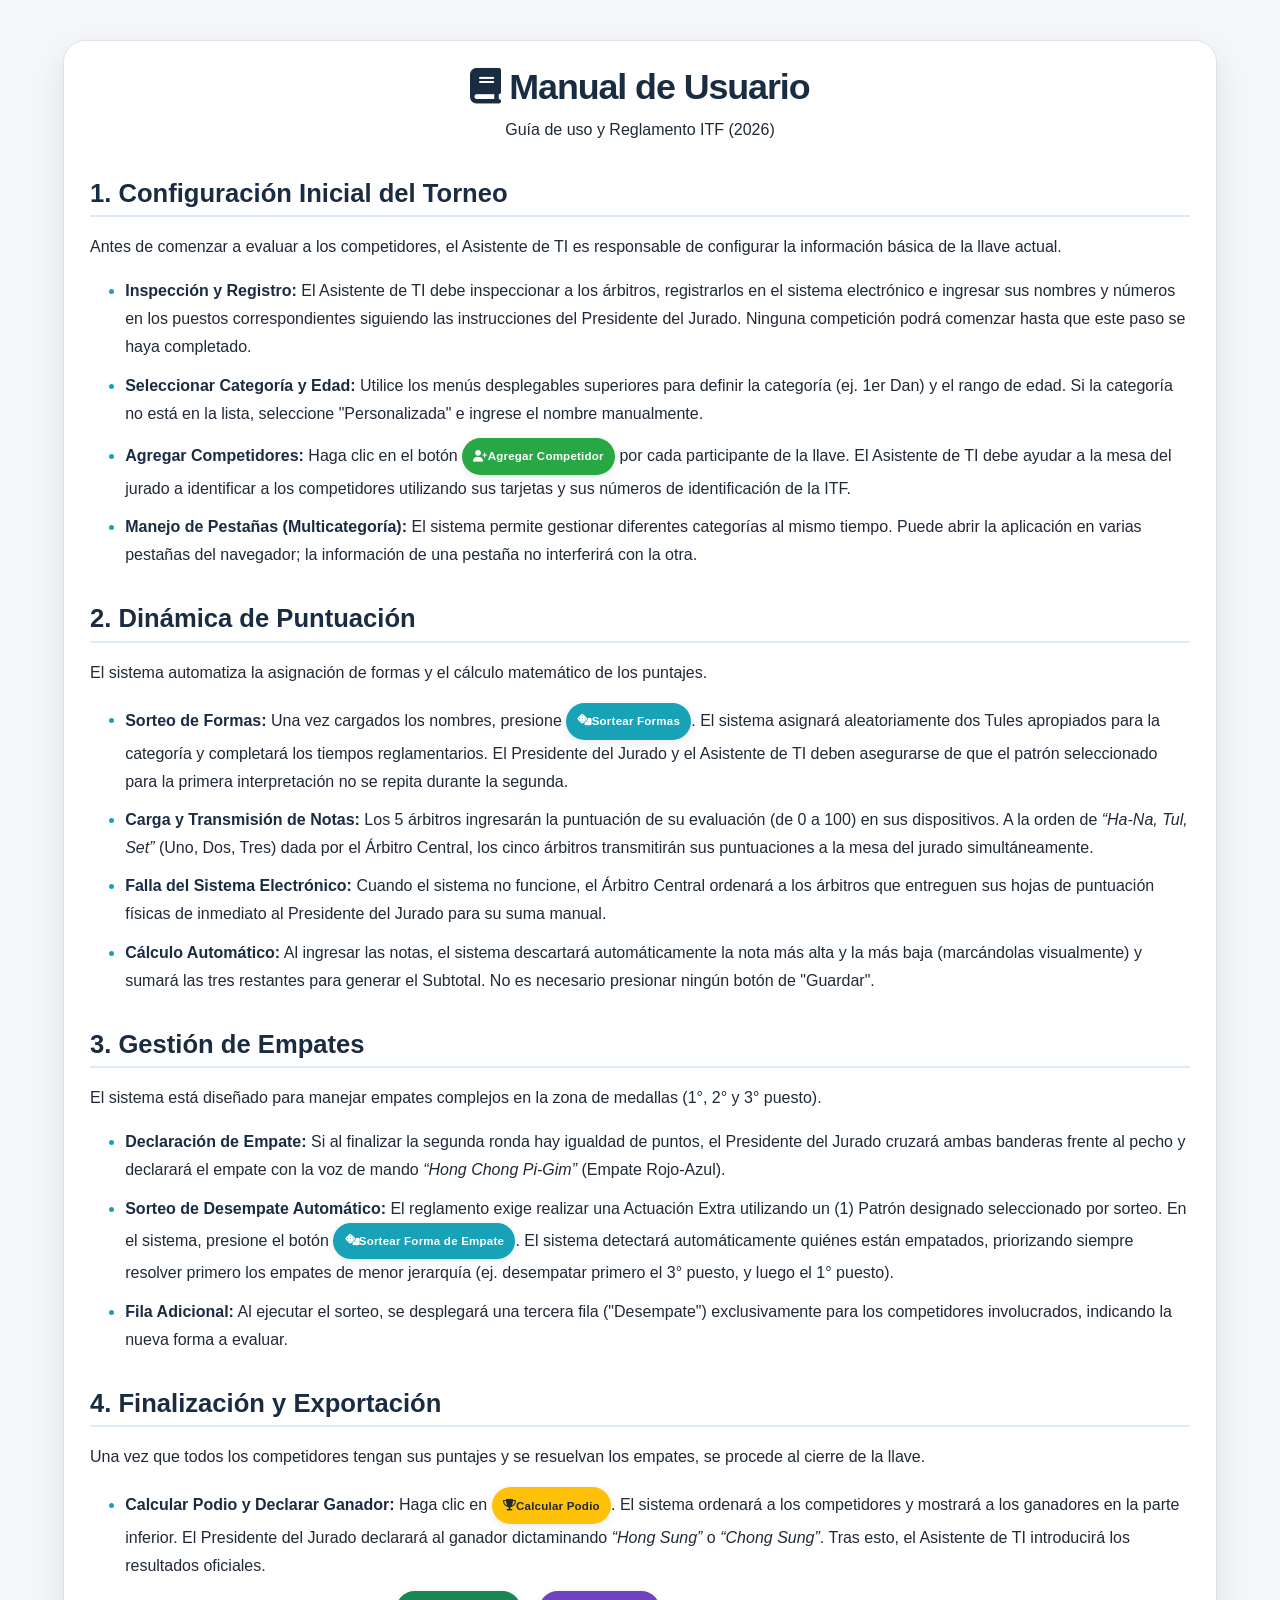
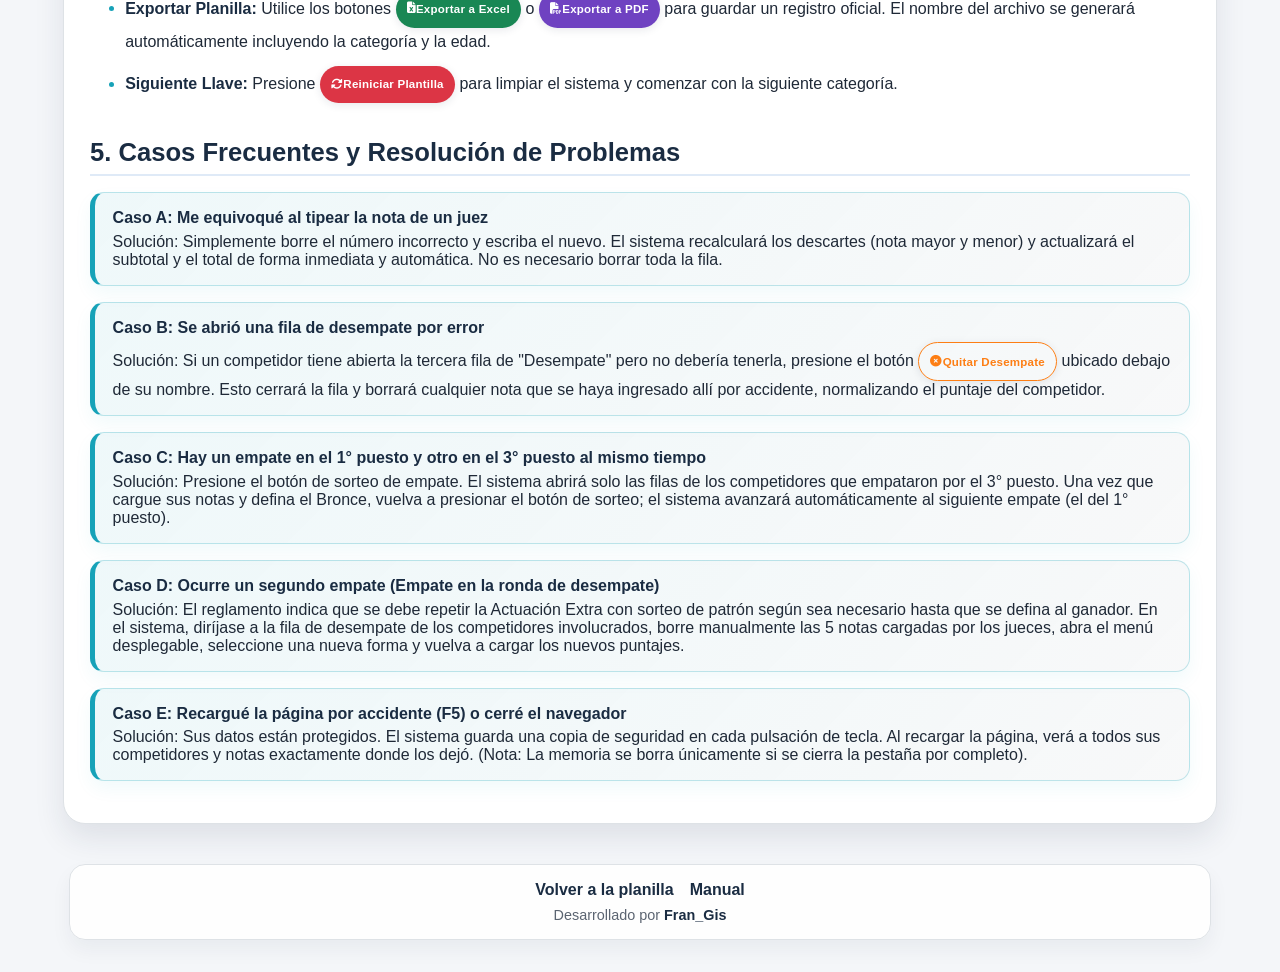
==== commit 536fbdf1: "cambios-cronometro-marcador" ====
--- a/pages/manual.html
+++ b/pages/manual.html
@@ -6,10 +6,7 @@
     <title>Manual de Usuario - Planilla ITF</title>
     <link rel="stylesheet" href="../styles/base.css" />
     <link rel="stylesheet" href="../styles/manual.css" />
-    <link
-      rel="stylesheet"
-      href="https://cdnjs.cloudflare.com/ajax/libs/font-awesome/6.4.0/css/all.min.css"
-    />
+    <link rel="stylesheet" href="https://cdnjs.cloudflare.com/ajax/libs/font-awesome/6.4.0/css/all.min.css" />
   </head>
   <body>
     <div class="manual-page-body">
@@ -22,144 +19,106 @@
         <section class="manual-container" aria-label="Manual de usuario">
           <h2>1. Configuración Inicial del Torneo</h2>
           <p>
-            Antes de comenzar a evaluar a los competidores, el Asistente de TI
-            es responsable de configurar la información básica de la llave
-            actual.
+            Antes de comenzar a evaluar a los competidores, el Asistente de TI es responsable de configurar la
+            información básica de la llave actual.
           </p>
           <ul>
             <li>
-              <strong>Inspección y Registro:</strong> El Asistente de TI debe
-              inspeccionar a los árbitros, registrarlos en el sistema
-              electrónico e ingresar sus nombres y números en los puestos
-              correspondientes siguiendo las instrucciones del Presidente del
-              Jurado. Ninguna competición podrá comenzar hasta que este paso se
-              haya completado.
+              <strong>Inspección y Registro:</strong> El Asistente de TI debe inspeccionar a los árbitros, registrarlos
+              en el sistema electrónico e ingresar sus nombres y números en los puestos correspondientes siguiendo las
+              instrucciones del Presidente del Jurado. Ninguna competición podrá comenzar hasta que este paso se haya
+              completado.
             </li>
             <li>
-              <strong>Seleccionar Categoría y Edad:</strong> Utilice los menús
-              desplegables superiores para definir la categoría (ej. 1er Dan) y
-              el rango de edad. Si la categoría no está en la lista, seleccione
+              <strong>Seleccionar Categoría y Edad:</strong> Utilice los menús desplegables superiores para definir la
+              categoría (ej. 1er Dan) y el rango de edad. Si la categoría no está en la lista, seleccione
               "Personalizada" e ingrese el nombre manualmente.
             </li>
             <li>
               <strong>Agregar Competidores:</strong> Haga clic en el botón
-              <span class="btn-badge bg-success"
-                ><i class="fas fa-user-plus"></i> Agregar Competidor</span
-              >
-              por cada participante de la llave. El Asistente de TI debe ayudar
-              a la mesa del jurado a identificar a los competidores utilizando
-              sus tarjetas y sus números de identificación de la ITF.
+              <span class="btn-badge bg-success"><i class="fas fa-user-plus"></i> Agregar Competidor</span>
+              por cada participante de la llave. El Asistente de TI debe ayudar a la mesa del jurado a identificar a los
+              competidores utilizando sus tarjetas y sus números de identificación de la ITF.
             </li>
             <li>
-              <strong>Manejo de Pestañas (Multicategoría):</strong> El sistema
-              permite gestionar diferentes categorías al mismo tiempo. Puede
-              abrir la aplicación en varias pestañas del navegador; la
-              información de una pestaña no interferirá con la otra.
+              <strong>Manejo de Pestañas (Multicategoría):</strong> El sistema permite gestionar diferentes categorías
+              al mismo tiempo. Puede abrir la aplicación en varias pestañas del navegador; la información de una pestaña
+              no interferirá con la otra.
             </li>
           </ul>
 
           <h2>2. Dinámica de Puntuación</h2>
-          <p>
-            El sistema automatiza la asignación de formas y el cálculo
-            matemático de los puntajes.
-          </p>
+          <p>El sistema automatiza la asignación de formas y el cálculo matemático de los puntajes.</p>
           <ul>
             <li>
-              <strong>Sorteo de Formas:</strong> Una vez cargados los nombres,
-              presione
-              <span class="btn-badge bg-accent"
-                ><i class="fas fa-dice"></i> Sortear Formas</span
-              >. El sistema asignará aleatoriamente dos Tules apropiados para la
-              categoría y completará los tiempos reglamentarios. El Presidente
-              del Jurado y el Asistente de TI deben asegurarse de que el patrón
-              seleccionado para la primera interpretación no se repita durante
-              la segunda.
+              <strong>Sorteo de Formas:</strong> Una vez cargados los nombres, presione
+              <span class="btn-badge bg-accent"><i class="fas fa-dice"></i> Sortear Formas</span>. El sistema asignará
+              aleatoriamente dos Tules apropiados para la categoría y completará los tiempos reglamentarios. El
+              Presidente del Jurado y el Asistente de TI deben asegurarse de que el patrón seleccionado para la primera
+              interpretación no se repita durante la segunda.
             </li>
             <li>
-              <strong>Carga y Transmisión de Notas:</strong> Los 5 árbitros
-              ingresarán la puntuación de su evaluación (de 0 a 100) en sus
-              dispositivos. A la orden de <em>“Ha-Na, Tul, Set”</em> (Uno, Dos,
-              Tres) dada por el Árbitro Central, los cinco árbitros transmitirán
-              sus puntuaciones a la mesa del jurado simultáneamente.
+              <strong>Carga y Transmisión de Notas:</strong> Los 5 árbitros ingresarán la puntuación de su evaluación
+              (de 0 a 100) en sus dispositivos. A la orden de <em>“Ha-Na, Tul, Set”</em> (Uno, Dos, Tres) dada por el
+              Árbitro Central, los cinco árbitros transmitirán sus puntuaciones a la mesa del jurado simultáneamente.
             </li>
             <li>
-              <strong>Falla del Sistema Electrónico:</strong> Cuando el sistema
-              no funcione, el Árbitro Central ordenará a los árbitros que
-              entreguen sus hojas de puntuación físicas de inmediato al
-              Presidente del Jurado para su suma manual.
+              <strong>Falla del Sistema Electrónico:</strong> Cuando el sistema no funcione, el Árbitro Central ordenará
+              a los árbitros que entreguen sus hojas de puntuación físicas de inmediato al Presidente del Jurado para su
+              suma manual.
             </li>
             <li>
-              <strong>Cálculo Automático:</strong> Al ingresar las notas, el
-              sistema descartará automáticamente la nota más alta y la más baja
-              (marcándolas visualmente) y sumará las tres restantes para generar
-              el Subtotal. No es necesario presionar ningún botón de "Guardar".
+              <strong>Cálculo Automático:</strong> Al ingresar las notas, el sistema descartará automáticamente la nota
+              más alta y la más baja (marcándolas visualmente) y sumará las tres restantes para generar el Subtotal. No
+              es necesario presionar ningún botón de "Guardar".
             </li>
           </ul>
 
           <h2>3. Gestión de Empates</h2>
-          <p>
-            El sistema está diseñado para manejar empates complejos en la zona
-            de medallas (1°, 2° y 3° puesto).
-          </p>
+          <p>El sistema está diseñado para manejar empates complejos en la zona de medallas (1°, 2° y 3° puesto).</p>
           <ul>
             <li>
-              <strong>Declaración de Empate:</strong> Si al finalizar la segunda
-              ronda hay igualdad de puntos, el Presidente del Jurado cruzará
-              ambas banderas frente al pecho y declarará el empate con la voz de
-              mando <em>“Hong Chong Pi-Gim”</em> (Empate Rojo-Azul).
+              <strong>Declaración de Empate:</strong> Si al finalizar la segunda ronda hay igualdad de puntos, el
+              Presidente del Jurado cruzará ambas banderas frente al pecho y declarará el empate con la voz de mando
+              <em>“Hong Chong Pi-Gim”</em> (Empate Rojo-Azul).
             </li>
             <li>
-              <strong>Sorteo de Desempate Automático:</strong> El reglamento
-              exige realizar una Actuación Extra utilizando un (1) Patrón
-              designado seleccionado por sorteo. En el sistema, presione el
-              botón
-              <span class="btn-badge bg-accent"
-                ><i class="fas fa-dice"></i> Sortear Forma de Empate</span
-              >. El sistema detectará automáticamente quiénes están empatados,
-              priorizando siempre resolver primero los empates de menor
-              jerarquía (ej. desempatar primero el 3° puesto, y luego el 1°
-              puesto).
+              <strong>Sorteo de Desempate Automático:</strong> El reglamento exige realizar una Actuación Extra
+              utilizando un (1) Patrón designado seleccionado por sorteo. En el sistema, presione el botón
+              <span class="btn-badge bg-accent"><i class="fas fa-dice"></i> Sortear Forma de Empate</span>. El sistema
+              detectará automáticamente quiénes están empatados, priorizando siempre resolver primero los empates de
+              menor jerarquía (ej. desempatar primero el 3° puesto, y luego el 1° puesto).
             </li>
             <li>
-              <strong>Fila Adicional:</strong> Al ejecutar el sorteo, se
-              desplegará una tercera fila ("Desempate") exclusivamente para los
-              competidores involucrados, indicando la nueva forma a evaluar.
+              <strong>Fila Adicional:</strong> Al ejecutar el sorteo, se desplegará una tercera fila ("Desempate")
+              exclusivamente para los competidores involucrados, indicando la nueva forma a evaluar.
             </li>
           </ul>
 
           <h2>4. Finalización y Exportación</h2>
           <p>
-            Una vez que todos los competidores tengan sus puntajes y se
-            resuelvan los empates, se procede al cierre de la llave.
+            Una vez que todos los competidores tengan sus puntajes y se resuelvan los empates, se procede al cierre de
+            la llave.
           </p>
           <ul>
             <li>
               <strong>Calcular Podio y Declarar Ganador:</strong> Haga clic en
-              <span class="btn-badge bg-warning"
-                ><i class="fas fa-trophy"></i> Calcular Podio</span
-              >. El sistema ordenará a los competidores y mostrará a los
-              ganadores en la parte inferior. El Presidente del Jurado declarará
-              al ganador dictaminando <em>“Hong Sung”</em> o
-              <em>“Chong Sung”</em>. Tras esto, el Asistente de TI introducirá
-              los resultados oficiales.
+              <span class="btn-badge bg-warning"><i class="fas fa-trophy"></i> Calcular Podio</span>. El sistema
+              ordenará a los competidores y mostrará a los ganadores en la parte inferior. El Presidente del Jurado
+              declarará al ganador dictaminando <em>“Hong Sung”</em> o <em>“Chong Sung”</em>. Tras esto, el Asistente de
+              TI introducirá los resultados oficiales.
             </li>
             <li>
               <strong>Exportar Planilla:</strong> Utilice los botones
-              <span class="btn-badge bg-excel"
-                ><i class="fas fa-file-excel"></i> Exportar a Excel</span
-              >
+              <span class="btn-badge bg-excel"><i class="fas fa-file-excel"></i> Exportar a Excel</span>
               o
-              <span class="btn-badge bg-pdf"
-                ><i class="fas fa-file-pdf"></i> Exportar a PDF</span
-              >
-              para guardar un registro oficial. El nombre del archivo se
-              generará automáticamente incluyendo la categoría y la edad.
+              <span class="btn-badge bg-pdf"><i class="fas fa-file-pdf"></i> Exportar a PDF</span>
+              para guardar un registro oficial. El nombre del archivo se generará automáticamente incluyendo la
+              categoría y la edad.
             </li>
             <li>
               <strong>Siguiente Llave:</strong> Presione
-              <span class="btn-badge bg-danger"
-                ><i class="fas fa-sync-alt"></i> Reiniciar Plantilla</span
-              >
+              <span class="btn-badge bg-danger"><i class="fas fa-sync-alt"></i> Reiniciar Plantilla</span>
               para limpiar el sistema y comenzar con la siguiente categoría.
             </li>
           </ul>
@@ -167,61 +126,41 @@
           <h2>5. Casos Frecuentes y Resolución de Problemas</h2>
 
           <div class="caso-estudio">
-            <strong>Caso A: Me equivoqué al tipear la nota de un juez</strong
-            ><br />
-            Solución: Simplemente borre el número incorrecto y escriba el nuevo.
-            El sistema recalculará los descartes (nota mayor y menor) y
-            actualizará el subtotal y el total de forma inmediata y automática.
-            No es necesario borrar toda la fila.
+            <strong>Caso A: Me equivoqué al tipear la nota de un juez</strong><br />
+            Solución: Simplemente borre el número incorrecto y escriba el nuevo. El sistema recalculará los descartes
+            (nota mayor y menor) y actualizará el subtotal y el total de forma inmediata y automática. No es necesario
+            borrar toda la fila.
           </div>
 
           <div class="caso-estudio">
-            <strong>Caso B: Se abrió una fila de desempate por error</strong
-            ><br />
-            Solución: Si un competidor tiene abierta la tercera fila de
-            "Desempate" pero no debería tenerla, presione el botón
-            <span class="btn-badge bg-desempate"
-              ><i class="fas fa-times-circle"></i> Quitar Desempate</span
-            >
-            ubicado debajo de su nombre. Esto cerrará la fila y borrará
-            cualquier nota que se haya ingresado allí por accidente,
-            normalizando el puntaje del competidor.
+            <strong>Caso B: Se abrió una fila de desempate por error</strong><br />
+            Solución: Si un competidor tiene abierta la tercera fila de "Desempate" pero no debería tenerla, presione el
+            botón
+            <span class="btn-badge bg-desempate"><i class="fas fa-times-circle"></i> Quitar Desempate</span>
+            ubicado debajo de su nombre. Esto cerrará la fila y borrará cualquier nota que se haya ingresado allí por
+            accidente, normalizando el puntaje del competidor.
           </div>
 
           <div class="caso-estudio">
-            <strong
-              >Caso C: Hay un empate en el 1° puesto y otro en el 3° puesto al
-              mismo tiempo</strong
-            ><br />
-            Solución: Presione el botón de sorteo de empate. El sistema abrirá
-            solo las filas de los competidores que empataron por el 3° puesto.
-            Una vez que cargue sus notas y defina el Bronce, vuelva a presionar
-            el botón de sorteo; el sistema avanzará automáticamente al siguiente
-            empate (el del 1° puesto).
+            <strong>Caso C: Hay un empate en el 1° puesto y otro en el 3° puesto al mismo tiempo</strong><br />
+            Solución: Presione el botón de sorteo de empate. El sistema abrirá solo las filas de los competidores que
+            empataron por el 3° puesto. Una vez que cargue sus notas y defina el Bronce, vuelva a presionar el botón de
+            sorteo; el sistema avanzará automáticamente al siguiente empate (el del 1° puesto).
           </div>
 
           <div class="caso-estudio">
-            <strong
-              >Caso D: Ocurre un segundo empate (Empate en la ronda de
-              desempate)</strong
-            ><br />
-            Solución: El reglamento indica que se debe repetir la Actuación
-            Extra con sorteo de patrón según sea necesario hasta que se defina
-            al ganador. En el sistema, diríjase a la fila de desempate de los
-            competidores involucrados, borre manualmente las 5 notas cargadas
-            por los jueces, abra el menú desplegable, seleccione una nueva forma
-            y vuelva a cargar los nuevos puntajes.
+            <strong>Caso D: Ocurre un segundo empate (Empate en la ronda de desempate)</strong><br />
+            Solución: El reglamento indica que se debe repetir la Actuación Extra con sorteo de patrón según sea
+            necesario hasta que se defina al ganador. En el sistema, diríjase a la fila de desempate de los competidores
+            involucrados, borre manualmente las 5 notas cargadas por los jueces, abra el menú desplegable, seleccione
+            una nueva forma y vuelva a cargar los nuevos puntajes.
           </div>
 
           <div class="caso-estudio">
-            <strong
-              >Caso E: Recargué la página por accidente (F5) o cerré el
-              navegador</strong
-            ><br />
-            Solución: Sus datos están protegidos. El sistema guarda una copia de
-            seguridad en cada pulsación de tecla. Al recargar la página, verá a
-            todos sus competidores y notas exactamente donde los dejó. (Nota: La
-            memoria se borra únicamente si se cierra la pestaña por completo).
+            <strong>Caso E: Recargué la página por accidente (F5) o cerré el navegador</strong><br />
+            Solución: Sus datos están protegidos. El sistema guarda una copia de seguridad en cada pulsación de tecla.
+            Al recargar la página, verá a todos sus competidores y notas exactamente donde los dejó. (Nota: La memoria
+            se borra únicamente si se cierra la pestaña por completo).
           </div>
         </section>
       </main>
@@ -231,13 +170,15 @@
           <a href="../index.html">Volver a la planilla</a>
           <a href="./manual.html">Manual</a>
         </nav>
-        <p>Desarrollado por <strong>FranGis</strong></p>
+        <p>
+          Desarrollado por
+          <a href="https://github.com/Francisco-Gismondi" target="_blank">
+            <strong>Fran_Gis</strong>
+          </a>
+        </p>
       </footer>
     </div>
 
-    <script
-      src="../scripts/inicializacion.js"
-      data-service-worker="../sw.js"
-    ></script>
+    <script src="../scripts/inicializacion.js" data-service-worker="../sw.js"></script>
   </body>
 </html>
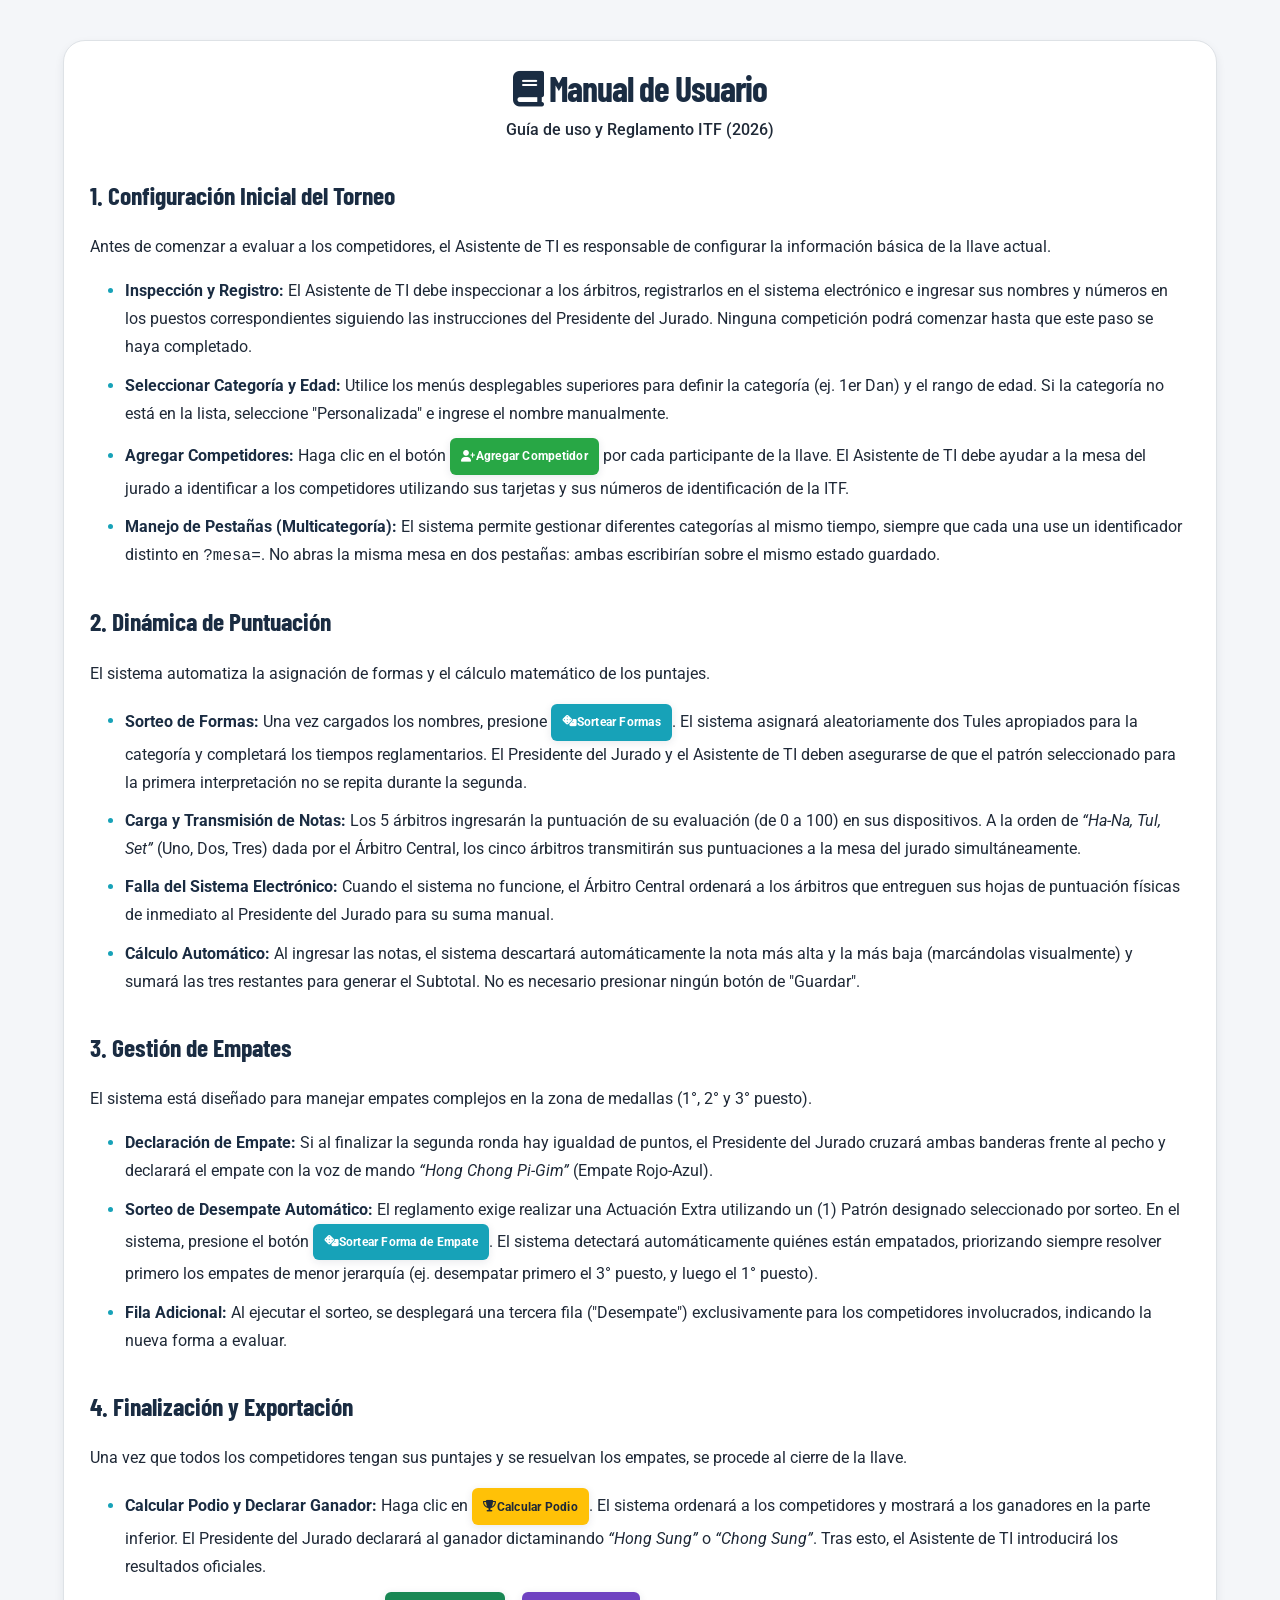
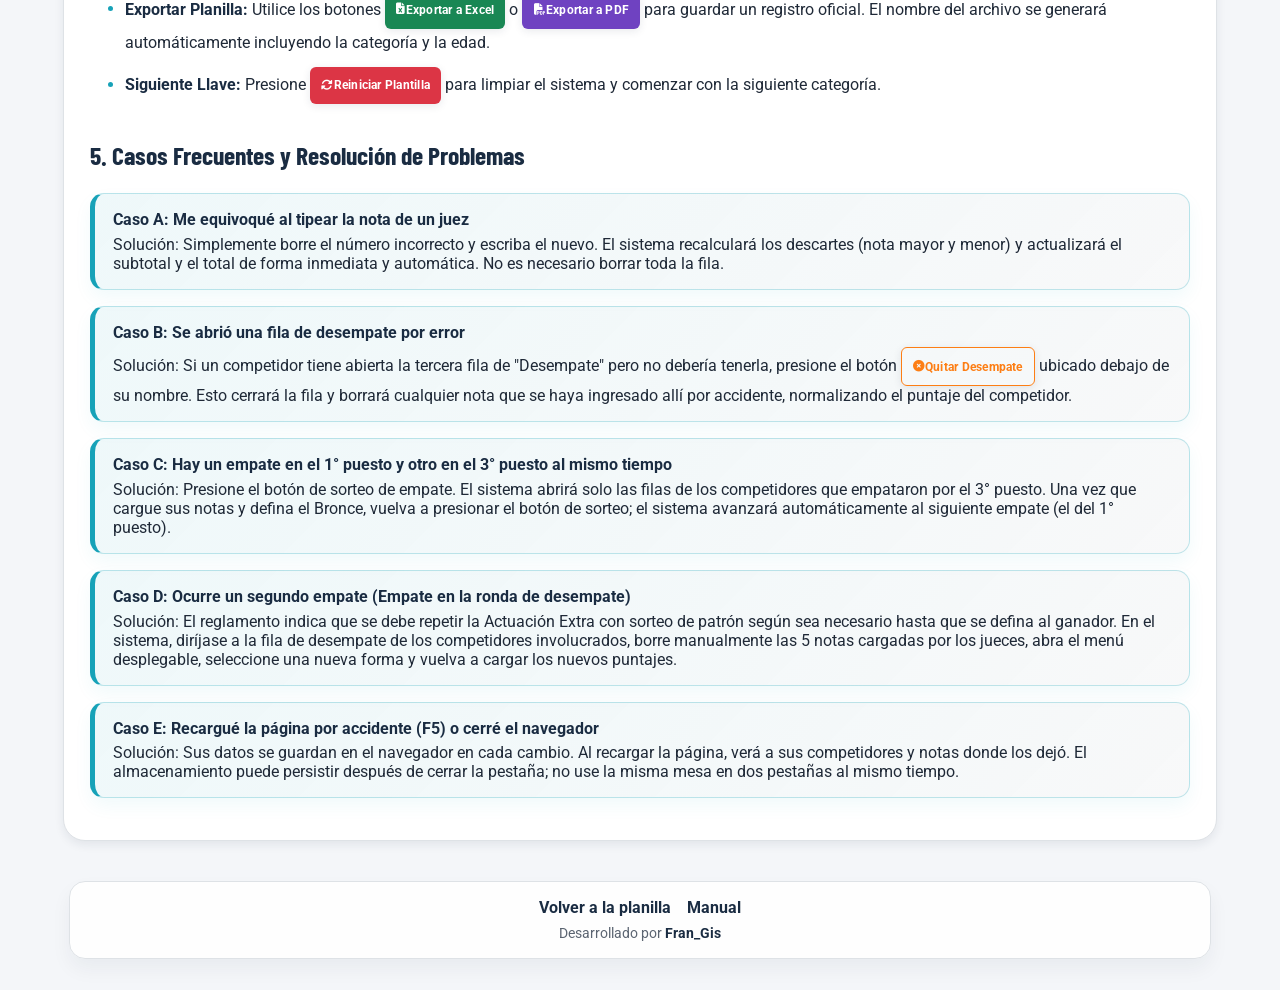
==== commit a9dce6b0: "Cambios en los estilos y demas cosas" ====
--- a/pages/manual.html
+++ b/pages/manual.html
@@ -4,8 +4,7 @@
     <meta charset="UTF-8" />
     <meta name="viewport" content="width=device-width, initial-scale=1.0" />
     <title>Manual de Usuario - Planilla ITF</title>
-    <link rel="stylesheet" href="../styles/base.css" />
-    <link rel="stylesheet" href="../styles/manual.css" />
+    <link rel="stylesheet" href="../styles/styles.css" />
     <link rel="stylesheet" href="https://cdnjs.cloudflare.com/ajax/libs/font-awesome/6.4.0/css/all.min.css" />
   </head>
   <body>
@@ -42,8 +41,8 @@
             </li>
             <li>
               <strong>Manejo de Pestañas (Multicategoría):</strong> El sistema permite gestionar diferentes categorías
-              al mismo tiempo. Puede abrir la aplicación en varias pestañas del navegador; la información de una pestaña
-              no interferirá con la otra.
+              al mismo tiempo, siempre que cada una use un identificador distinto en <code>?mesa=</code>. No abras la
+              misma mesa en dos pestañas: ambas escribirían sobre el mismo estado guardado.
             </li>
           </ul>
 
@@ -158,9 +157,9 @@
 
           <div class="caso-estudio">
             <strong>Caso E: Recargué la página por accidente (F5) o cerré el navegador</strong><br />
-            Solución: Sus datos están protegidos. El sistema guarda una copia de seguridad en cada pulsación de tecla.
-            Al recargar la página, verá a todos sus competidores y notas exactamente donde los dejó. (Nota: La memoria
-            se borra únicamente si se cierra la pestaña por completo).
+            Solución: Sus datos se guardan en el navegador en cada cambio. Al recargar la página, verá a sus
+            competidores y notas donde los dejó. El almacenamiento puede persistir después de cerrar la pestaña; no use
+            la misma mesa en dos pestañas al mismo tiempo.
           </div>
         </section>
       </main>
@@ -172,7 +171,7 @@
         </nav>
         <p>
           Desarrollado por
-          <a href="https://github.com/Francisco-Gismondi" target="_blank">
+          <a href="https://github.com/Francisco-Gismondi" target="_blank" rel="noopener noreferrer">
             <strong>Fran_Gis</strong>
           </a>
         </p>
--- a/styles/styles.css
+++ b/styles/styles.css
@@ -0,0 +1,1370 @@
+@import url('https://fonts.googleapis.com/css2?family=Barlow+Condensed:wght@500;600;700;800&family=Roboto:wght@400;500;700&family=Roboto+Mono:wght@400;500;700&display=swap');
+
+:root {
+  --color-fondo: #f4f6f9;
+  --color-superficie: #ffffff;
+  --color-superficie-suave: #f8f9fa;
+  --color-principal: #1a2c42;
+  --color-principal-suave: #dfeaf7;
+  --color-acento: #17a2b8;
+  --color-exito: #28a745;
+  --color-advertencia: #ffc107;
+  --color-peligro: #dc3545;
+  --color-texto: #1f2937;
+  --color-texto-secundario: #5b6471;
+  --color-borde: #dee2e6;
+  --sombra-panel: 0 4px 10px rgba(26, 44, 66, 0.08);
+
+  --espaciado-xs: 4px;
+  --espaciado-sm: 6px;
+  --espaciado-md: 10px;
+  --espaciado-lg: 15px;
+  --espaciado-xl: 20px;
+  --espaciado-xxl: 24px;
+
+  --radio-control: 4px;
+  --radio-panel: 8px;
+  --radio-redondo: 6px;
+
+  --fuente-titulo: "Barlow Condensed", sans-serif;
+  --fuente-cuerpo: "Roboto", sans-serif;
+  --fuente-numeros: "Roboto Mono", monospace;
+
+  --tamano-texto-xs: 0.82rem;
+  --tamano-texto-sm: 0.9rem;
+  --tamano-texto-md: 0.95rem;
+  --tamano-texto-lg: 1rem;
+  --tamano-texto-xl: 1.1rem;
+  --tamano-titulo: 1.6rem;
+
+  --altura-control: 42px;
+  --ancho-contenido: 1200px;
+}
+
+body {
+  font-family: var(--fuente-cuerpo);
+}
+
+h1,
+h2,
+h3,
+.titulo-pagina,
+th {
+  font-family: var(--fuente-titulo);
+}
+
+input[type="number"],
+.display-cronometro,
+#displayTV {
+  font-family: var(--fuente-numeros);
+  font-variant-numeric: tabular-nums;
+}
+
+
+/* ========================================================================== 
+  BASE
+  ========================================================================== */
+html,
+body {
+  width: 100%;
+  margin: 0;
+  padding: 0;
+}
+
+body {
+  font-family: var(--fuente-cuerpo);
+  background-color: var(--color-fondo);
+  color: #333;
+  display: flex;
+  flex-direction: column;
+}
+
+.page-shell {
+  display: flex;
+  flex-direction: column;
+  min-height: calc(100vh - 40px);
+  width: 100%;
+}
+
+input[type="number"],
+input[type="text"],
+select {
+  width: 100%;
+  min-height: 38px;
+  box-sizing: border-box;
+  padding: var(--espaciado-sm) var(--espaciado-md);
+  border: 1px solid #ccc;
+  border-radius: 4px;
+  text-align: center;
+  background-color: var(--color-superficie);
+}
+
+input[type="text"] {
+  text-align: left;
+}
+
+button {
+    
+  display: inline-flex;
+  align-items: center;
+  justify-content: center;
+  gap: 8px;
+  min-height: var(--altura-control);
+  padding: 10px 16px;
+  border: 1px solid transparent;
+  border-radius: var(--radio-redondo);
+  font-family: var(--fuente-cuerpo);
+  font-weight: 600;
+  font-size: 0.95rem;
+  line-height: 1.2;
+  letter-spacing: 0.01em;
+  cursor: pointer;
+  transition:
+    background-color 0.18s ease,
+    border-color 0.18s ease,
+    color 0.18s ease;
+}
+
+button:hover,
+button:active {
+  transform: none;
+}
+
+:focus-visible {
+  outline: 3px solid #0056b3;
+  outline-offset: 2px;
+}
+
+button i.fas {
+  margin-right: 6px;
+  font-size: 0.95em;
+}
+
+/* ========================================================================== 
+  LAYOUT
+  ========================================================================== */
+.contenedor {
+    max-width: 1400px;
+  width: 100%;
+  box-sizing: border-box;
+  margin: 0 auto;
+  background: var(--color-superficie);
+  padding: var(--espaciado-xl);
+  border-radius: var(--radio-panel);
+  box-shadow: 0 4px 6px rgba(0, 0, 0, 0.1);
+}
+
+.table-container {
+  width: 100%;
+  overflow-x: auto;
+  -webkit-overflow-scrolling: touch;
+}
+
+.valor-forma-pdf {
+  display: none;
+}
+
+.controles-superiores {
+  display: flex;
+  justify-content: space-between;
+  margin-bottom: 20px;
+  padding: 15px;
+  background-color: var(--color-superficie);
+  position: sticky;
+  top: 0;
+  z-index: 100;
+  border-radius: 8px;
+  box-shadow: 0 4px 6px rgba(0, 0, 0, 0.08);
+  border: 1px solid var(--color-borde);
+}
+
+.numero-competidor {
+  text-align: left;
+  display: flex;
+  align-items: center;
+  font-weight: 700;
+  font-size: var(--tamano-texto-xs);
+  color: var(--color-principal);
+}
+
+.grupo-botones {
+  display: flex;
+  gap: 10px;
+}
+
+.grupo-botones-principales button {
+  align-items: center;
+  min-width: 150px;
+}
+
+.grupo-botones-cuadrado {
+  display: grid;
+  grid-template-columns: repeat(2, minmax(0, 1fr));
+  gap: 6px;
+  width: min(100%, 400px);
+}
+
+.grupo-botones-cuadrado button {
+  width: 100%;
+  min-width: 0;
+  min-height: 36px;
+  padding: 7px 9px;
+  font-size: 0.78rem;
+  margin: 0;
+}
+
+.encabezado-torneo {
+  display: flex;
+  gap: 20px;
+  margin-bottom: 20px;
+  background-color: var(--color-superficie-soft);
+  padding: 15px;
+  border-radius: 6px;
+  border: 1px solid var(--color-borde);
+}
+
+.encabezado-torneo .campo {
+  flex: 1;
+  display: flex;
+  flex-direction: column;
+  gap: 5px;
+}
+
+.encabezado-torneo label {
+  font-weight: bold;
+  color: #495057;
+}
+
+table {
+  width: 100%;
+  border-collapse: collapse;
+  margin-bottom: 20px;
+}
+
+th,
+td {
+  border: 1px solid var(--color-borde);
+  padding: 12px 8px;
+  text-align: center;
+  background-color: var(--color-superficie);
+}
+
+th {
+  background-color: var(--color-principal);
+  color: white;
+  font-size: var(--tamano-texto-md);
+  text-transform: uppercase;
+}
+
+.fila-oscura {
+  background-color: var(--color-superficie-soft);
+}
+
+.fila-oscura td,
+.fila-desempate td,
+#tablaCompetidores tbody tr td {
+  background-color: inherit;
+}
+
+#tablaCompetidores td input,
+#tablaCompetidores td select,
+#tablaCompetidores td button {
+  background-color: var(--color-superficie);
+}
+
+.controles {
+  display: flex;
+  gap: 15px;
+  margin-top: 20px;
+  justify-content: center;
+}
+
+.seccion-podio {
+  text-align: center;
+  border-top: 2px dashed #ccc;
+  padding-top: 20px;
+}
+
+.encabezado-principal {
+  width: 100%;
+}
+
+.title-wrapper {
+  display: flex;
+  align-items: center;
+  justify-content: center;
+  margin-bottom: 16px;
+}
+
+.titulo-link {
+  display: flex;
+  align-items: center;
+  justify-content: center;
+  gap: 12px;
+  width: fit-content;
+  margin: 0 auto;
+  color: inherit;
+  text-decoration: none;
+}
+
+.titulo-icono {
+  width: 42px;
+  height: 42px;
+  object-fit: contain;
+  filter: drop-shadow(0 2px 4px rgba(26, 44, 66, 0.15));
+}
+
+.titulo-pagina {
+  margin: 0;
+  font-size: var(--tamano-titulo);
+  text-align: center;
+  color: var(--color-principal);
+}
+
+.contenido-principal {
+  flex: 1;
+}
+
+.firma-creador {
+  margin-top: auto;
+  padding: 14px 0 6px;
+  text-align: center;
+  color: #6c757d;
+  font-size: 0.8rem;
+  opacity: 0.75;
+}
+
+.firma-creador p {
+  margin: 0;
+}
+
+/* ========================================================================== 
+  COMPONENTES
+  ========================================================================== */
+.btn-eliminar {
+  background-color: transparent;
+  color: var(--color-peligro);
+  border: 1px solid var(--color-peligro);
+  min-height: 36px;
+  padding: 7px 12px;
+  margin-top: 8px;
+  font-size: var(--tamano-texto-sm);
+  width: 100%;
+  border-radius: var(--radio-redondo);
+}
+
+.btn-eliminar:hover {
+  background-color: var(--color-peligro);
+  color: white;
+}
+
+#tablaCompetidores td button.btn-eliminar,
+#tablaCompetidores td button.btn-eliminar:hover,
+#tablaCompetidores td button.btn-eliminar:focus {
+  background-color: transparent;
+  color: var(--color-peligro);
+  border: 1px solid var(--color-peligro);
+}
+
+#tablaCompetidores td button.btn-eliminar:hover,
+#tablaCompetidores td button.btn-eliminar:focus {
+  background-color: var(--color-peligro);
+  border-color: var(--color-peligro);
+  color: white;
+}
+
+.juez-descartado {
+  text-decoration: line-through;
+  color: var(--color-peligro);
+  background-color: #f8d7da;
+  opacity: 0.8;
+}
+
+.btn-agregar {
+  background-color: var(--color-exito);
+  color: white;
+  border-radius: var(--radio-redondo);
+  align-self: center;
+}
+
+.btn-agregar:hover {
+  background-color: #218838;
+}
+
+.btn-podio {
+  background-color: var(--color-advertencia);
+  color: #212529;
+  border-radius: var(--radio-redondo);
+  align-self: center;
+}
+
+.btn-podio:hover {
+  background-color: #e0a800;
+}
+
+.btn-nueva-llave {
+  background-color: #6c757d;
+  color: white;
+  border-radius: var(--radio-redondo);
+}
+
+.btn-nueva-llave:hover {
+  background-color: #5a6268;
+}
+
+.btn-pdf {
+  background-color: #0056b3;
+  color: white;
+  border-radius: var(--radio-redondo);
+}
+
+.btn-pdf:hover {
+  background-color: #004080;
+}
+
+.btn-reiniciar {
+  background-color: var(--color-peligro);
+  color: white;
+  border-radius: var(--radio-redondo);
+}
+
+.btn-reiniciar:hover {
+  background-color: #c82333;
+}
+
+.btn-excel {
+  background-color: #1d6f42;
+  color: white;
+  border-radius: var(--radio-redondo);
+}
+
+.btn-excel:hover {
+  background-color: #155724;
+}
+
+.btn-desempate {
+  background-color: transparent;
+  color: #fd7e14;
+  border: 1px solid #fd7e14;
+  min-height: 36px;
+  padding: 7px 12px;
+  margin-top: 8px;
+  font-size: var(--tamano-texto-sm);
+  width: 100%;
+  border-radius: var(--radio-redondo);
+}
+
+.btn-desempate:hover {
+  background-color: #fd7e14;
+  color: white;
+}
+
+#tablaCompetidores td button.btn-desempate,
+#tablaCompetidores td button.btn-desempate:hover,
+#tablaCompetidores td button.btn-desempate:focus {
+  background-color: transparent;
+  color: #fd7e14;
+  border: 1px solid #fd7e14;
+}
+
+#tablaCompetidores td button.btn-desempate:hover,
+#tablaCompetidores td button.btn-desempate:focus {
+  background-color: #fd7e14;
+  border-color: #fd7e14;
+  color: white;
+}
+
+.cronometro-widget {
+  display: grid;
+  grid-template-columns: repeat(4, 48px);
+  justify-content: center;
+  align-items: center;
+  gap: 10px;
+  min-width: 0;
+  
+  padding: 5px 8px;
+  margin-right: 10px;
+  background: #343a40;
+  color: white;
+  border-radius: 5px;
+}
+
+.display-cronometro {
+  grid-row: 1;
+  grid-column: 1 / span 4;
+  width: 100%;
+  min-width: 11ch;
+  font-family: var(--fuente-cuerpo);
+  font-size: clamp(1.8rem, 2.4vw, 2.2rem);
+  font-weight: 700;
+  line-height: 1;
+  text-align: center;
+  font-variant-numeric: tabular-nums;
+  white-space: nowrap;
+}
+
+.btn-cronometro {
+  flex: 0 0 34px;
+  min-width: 34px;
+  min-height: 34px;
+  padding: 5px;
+  border: 0;
+  border-radius: 4px;
+  color: white;
+  cursor: pointer;
+}
+
+.btn-cronometro i.fas {
+  margin-right: 0;
+}
+
+.btn-cronometro-play {
+  background: #28a745;
+}
+
+.btn-cronometro-pausa {
+  background: var(--color-advertencia);
+  color: #212529;
+}
+
+.btn-cronometro-reset {
+  background: var(--color-peligro);
+}
+
+.btn-cronometro-tv {
+  flex-basis: auto;
+  min-width: 48px;
+  background: var(--color-acento);
+}
+
+.estado-monitor {
+  grid-column: 1 / -1;
+  font-size: 0.72rem;
+  color: #adb5bd;
+  text-align: center;
+  white-space: nowrap;
+}
+
+.estado-monitor.monitor-conectado {
+  color: #8ce99a;
+}
+
+.fila-desempate {
+  background-color: #fff3cd;
+}
+
+.alerta-empate {
+  font-size: var(--tamano-texto-xs);
+  color: var(--color-peligro);
+  background: white;
+  padding: 3px 6px;
+  border-radius: 4px;
+  margin-top: 8px;
+  line-height: 1.2;
+  font-weight: bold;
+  border: 1px solid var(--color-peligro);
+  text-transform: uppercase;
+}
+
+.nombres-podio {
+  font-size: var(--tamano-texto-sm);
+  font-weight: normal;
+  margin: 5px 0;
+  display: block;
+  line-height: 1.3;
+}
+
+/* ========================================================================== 
+  PODIO
+  ========================================================================== */
+.podio-container {
+  display: flex;
+  justify-content: center;
+  align-items: flex-end;
+  gap: 15px;
+  min-height: 220px;
+  margin-top: 20px;
+}
+
+.puesto {
+  min-width: 130px;
+  max-width: 250px;
+  border-radius: 8px 8px 0 0;
+  display: flex;
+  flex-direction: column;
+  justify-content: flex-start;
+  padding: 15px 5px 5px;
+  font-weight: bold;
+  box-shadow: 0 4px 6px rgba(0, 0, 0, 0.15);
+  word-wrap: break-word;
+  height: auto;
+  min-height: 120px;
+}
+
+.puesto span {
+  font-size: 0.85em;
+  font-weight: normal;
+  margin-top: 5px;
+}
+
+.oro {
+  background-color: #ffd700;
+  min-height: 170px;
+  z-index: 3;
+  color: #856404;
+}
+
+.plata {
+  background-color: #e3e4e5;
+  min-height: 130px;
+  z-index: 2;
+  color: #383d41;
+}
+
+.bronce {
+  background-color: #cd7f32;
+  min-height: 95px;
+  z-index: 1;
+  color: #fff;
+}
+
+/* ========================================================================== 
+  PRINT
+  ========================================================================== */
+@media print {
+  @page {
+    size: Card landscape;
+    margin: 10mm;
+  }
+
+  body {
+    background-color: white !important;
+    margin: 0;
+    padding: 0;
+  }
+
+  .contenedor {
+    box-shadow: none !important;
+    border: none !important;
+    max-width: 100% !important;
+    width: 100% !important;
+    margin: 0 !important;
+    padding: 0 !important;
+  }
+
+  .ocultar-en-pdf,
+  .controles-superiores,
+  .btn-eliminar,
+  .btn-desempate {
+    display: none !important;
+  }
+
+  .valor-forma-pdf {
+    display: block;
+    width: 100%;
+    overflow-wrap: anywhere;
+    white-space: normal;
+  }
+
+  table {
+    table-layout: fixed;
+    width: 100%;
+    font-size: 10pt;
+  }
+
+  th,
+  td {
+    padding: 4px;
+    word-wrap: break-word;
+  }
+
+  input[type="text"],
+  input[type="number"],
+  select {
+    border: none !important;
+    background: transparent !important;
+    font-size: 11pt !important;
+    color: black !important;
+    appearance: none !important;
+    -webkit-appearance: none !important;
+    padding: 0 !important;
+  }
+
+  input[type="number"]::-webkit-inner-spin-button,
+  input[type="number"]::-webkit-outer-spin-button {
+    -webkit-appearance: none;
+    margin: 0;
+  }
+
+  tr,
+  tbody {
+    page-break-inside: avoid !important;
+  }
+
+  th,
+  .oro,
+  .plata,
+  .bronce,
+  .fila-oscura,
+  .fila-desempate,
+  .alerta-empate {
+    print-color-adjust: exact !important;
+    -webkit-print-color-adjust: exact !important;
+  }
+
+  th:nth-child(1) {
+    width: 20%;
+  }
+
+  th:nth-child(3) {
+    width: 15%;
+  }
+
+  th:nth-child(2),
+  th:nth-child(4) {
+    width: 8%;
+  }
+
+  th:nth-child(5),
+  th:nth-child(6),
+  th:nth-child(7),
+  th:nth-child(8),
+  th:nth-child(9) {
+    width: 5%;
+  }
+
+  th:nth-child(10),
+  th:nth-child(11) {
+    width: 10%;
+  }
+}
+
+/* ========================================================================== 
+  MANUAL
+  ========================================================================== */
+body.manual-page-body {
+  margin: 0;
+  min-height: 100vh;
+  background: linear-gradient(180deg, #edf2f7 0%, var(--color-fondo) 100%);
+  color: var(--color-texto);
+  font-family: var(--fuente-cuerpo);
+}
+
+.manual-page {
+  max-width: 1100px;
+  margin: 40px auto;
+  padding: clamp(1.5rem, 2vw, 2.5rem);
+  background: var(--color-superficie);
+  border: 1px solid var(--color-borde);
+  border-radius: 22px;
+  box-shadow: var(--sombra-panel);
+}
+
+.manual-page h1 {
+  margin: 0 0 0.5rem;
+  color: var(--color-principal);
+  font-size: clamp(2rem, 2.8vw, 2.8rem);
+  line-height: 1.15;
+  text-align: center;
+  letter-spacing: -0.03em;
+}
+
+.manual-subtitle {
+  margin: 0 0 2rem;
+  text-align: center;
+  color: var(--color-texto-secundario);
+  font-size: 1rem;
+  font-weight: 500;
+}
+
+.manual-page h2 {
+  margin: 2.2rem 0 0.8rem;
+  padding-bottom: 0.45rem;
+  color: var(--color-principal);
+  font-size: clamp(1.4rem, 2vw, 1.8rem);
+  border-bottom: 2px solid var(--color-principal-soft);
+}
+
+.manual-page p,
+.manual-page li {
+  color: var(--color-texto);
+  font-size: 1rem;
+  line-height: 1.75;
+}
+
+.manual-page ul {
+  margin: 0.8rem 0 1.2rem 1.2rem;
+  padding-left: 1rem;
+}
+
+.manual-page li {
+  margin-bottom: 0.65rem;
+}
+
+.manual-page li::marker {
+  color: var(--color-acento);
+  font-weight: 700;
+}
+
+.manual-page strong {
+  color: var(--color-principal);
+}
+
+.manual-page .caso-estudio {
+  margin: 1rem 0;
+  padding: 1rem 1.1rem;
+  background: linear-gradient(135deg, rgba(23, 162, 184, 0.07), rgba(26, 44, 66, 0.03));
+  border: 1px solid rgba(23, 162, 184, 0.25);
+  border-left: 5px solid var(--color-acento);
+  border-radius: 14px;
+  color: var(--color-texto);
+  box-shadow: 0 8px 18px rgba(23, 162, 184, 0.06);
+}
+
+.manual-page .caso-estudio strong {
+  display: inline-block;
+  margin-bottom: 0.35rem;
+}
+
+.manual-footer {
+  max-width: 1100px;
+  margin: 1.25rem auto 2rem;
+  padding: 1rem 1.25rem;
+  background: rgba(255, 255, 255, 0.9);
+  border: 1px solid var(--color-borde);
+  border-radius: 16px;
+  box-shadow: 0 10px 20px rgba(26, 44, 66, 0.05);
+  text-align: center;
+}
+
+.manual-footer-nav {
+  display: flex;
+  justify-content: center;
+  align-items: center;
+  flex-wrap: wrap;
+  gap: 1rem;
+  margin-bottom: 0.5rem;
+}
+
+.manual-footer a,
+.footer-links a {
+  color: var(--color-principal);
+  text-decoration: none;
+  font-weight: 700;
+  transition: opacity 0.2s ease;
+}
+
+.manual-footer a:hover,
+.footer-links a:hover {
+  opacity: 0.75;
+}
+
+.manual-footer p,
+.footer-links {
+  margin: 0;
+  color: var(--color-texto-secundario);
+  font-size: 0.9rem;
+}
+
+.btn-badge {
+  display: inline-flex;
+  align-items: center;
+  justify-content: center;
+  padding: 0.28rem 0.7rem;
+  min-height: 28px;
+  border-radius: var(--radio-redondo);
+  font-size: 0.72rem;
+  font-weight: 700;
+  letter-spacing: 0.02em;
+  vertical-align: middle;
+  box-shadow: 0 2px 8px rgba(26, 44, 66, 0.1);
+}
+
+.bg-success {
+  background: var(--color-exito);
+  color: white;
+}
+
+.bg-excel {
+  background: #198754;
+  color: white;
+}
+
+.bg-pdf {
+  background: #6f42c1;
+  color: white;
+}
+
+.bg-accent {
+  background: var(--color-acento);
+  color: white;
+}
+
+.bg-warning {
+  background: var(--color-advertencia);
+  color: #1f2937;
+}
+
+.bg-danger {
+  background: var(--color-peligro);
+  color: white;
+}
+
+.bg-desempate {
+  background-color: transparent;
+  color: #fd7e14;
+  border: 1px solid #fd7e14;
+}
+
+/* ========================================================================== 
+  MARCADOR
+  ========================================================================== */
+body.marcador-page-body {
+  background-color: #000;
+  color: #fff;
+  font-weight: bold;
+  font-family: var(--fuente-cuerpo);
+  display: flex;
+  flex-direction: column;
+  justify-content: center;
+  align-items: center;
+  height: 100vh;
+  margin: 0;
+  overflow: hidden;
+}
+
+#nombreFormaTV {
+  max-width: 94vw;
+  font-weight: bold;
+  font-size: clamp(1.5rem, 8vw, 9rem);
+  color: #ffff00;
+  margin-bottom: 20px;
+  text-transform: uppercase;
+  text-align: center;
+  overflow-wrap: anywhere;
+}
+
+#displayTV {
+  max-width: 96vw;
+  font-size: clamp(3rem, 15vw, 10rem);
+  font-weight: bold;
+  font-variant-numeric: tabular-nums;
+  line-height: 1;
+  white-space: nowrap;
+}
+
+.tiempo-agotado {
+  color: var(--color-peligro);
+}
+
+/* ========================================================================== 
+  RESPONSIVE
+  ========================================================================== */
+@media (max-width: 1024px) {
+  body:not(.marcador-page-body) {
+    padding: 10px;
+    margin: 0;
+    box-sizing: border-box;
+  }
+
+  .contenedor {
+    padding: 12px;
+    border-radius: 6px;
+    box-sizing: border-box;
+  }
+
+  .controles-superiores {
+    flex-direction: column;
+    gap: 10px;
+    padding: 10px;
+    position: sticky;
+    top: 10px;
+    z-index: 100;
+  }
+
+  .grupo-botones {
+    flex-direction: column;
+    width: 100%;
+  }
+
+  .grupo-botones-principales {
+    display: grid;
+    grid-template-columns: repeat(2, minmax(0, 1fr));
+    gap: 8px;
+  }
+
+  .grupo-botones-principales button {
+    width: 100%;
+    min-width: 0;
+    min-height: var(--altura-control);
+    padding: 8px 10px;
+    font-size: 0.8rem;
+  }
+
+  .grupo-botones-cuadrado {
+    width: 100%;
+  }
+
+  .grupo-botones-cuadrado button {
+    min-height: var(--altura-control);
+    padding: 10px 14px;
+    font-size: 0.8rem;
+  }
+
+  .grupo-botones button {
+    width: 100%;
+    min-height: 44px;
+    padding: 10px 14px;
+    font-size: 0.8rem;
+  }
+
+  .btn-eliminar,
+  .btn-desempate {
+    min-height: 40px;
+    padding: 8px 12px;
+  }
+
+  .encabezado-torneo {
+    flex-direction: column;
+    gap: 12px;
+    padding: 12px;
+  }
+
+  h2 {
+    font-size: 1.4rem;
+    text-align: center;
+  }
+
+  table {
+    min-width: 950px;
+    border-spacing: 0;
+  }
+
+  th,
+  td {
+    background-clip: padding-box;
+  }
+
+  #tablaCompetidores th:nth-child(3),
+  #tablaCompetidores td:nth-child(3) {
+    width: 60px;
+    min-width: 60px;
+  }
+
+  #tablaCompetidores td select {
+    width: 100%;
+    min-width: 150px;
+    font-size: 0.85rem;
+  }
+
+  #tablaCompetidores td input {
+    background-color: var(--color-superficie);
+    min-height: 36px;
+    width: 200px;
+    font-size: 0.8rem;
+  }
+
+  #tablaCompetidores td input[type="number"] {
+    width: 55px;
+    min-width: 55px;
+    text-align: center;
+  }
+
+  .cronometro-widget {
+    display: flex;
+    align-items: center;
+    width: 100%;
+    box-sizing: border-box;
+    margin-right: 0;
+  }
+
+  .btn-cronometro-tv {
+    display: none;
+  }
+
+  .display-cronometro {
+    font-size: 1rem;
+  }
+
+  #tablaCompetidores td[id^="tiempo_"] {
+    pointer-events: none;
+    cursor: default !important;
+    color: inherit !important;
+    text-decoration: none !important;
+  }
+
+  .podio-container {
+    flex-direction: column;
+    align-items: stretch;
+    gap: 12px;
+    min-height: auto;
+  }
+
+  .puesto {
+    min-width: 0;
+    width: 100%;
+  }
+
+  .controles-superiores .grupo-botones-principales .btn-agregar,
+  .controles-superiores .grupo-botones-principales .btn-podio {
+    position: fixed !important;
+    right: 20px !important;
+    min-width: unset !important;
+    max-width: none !important;
+    height: 50px !important;
+    width: auto !important;
+    border-radius: 30px !important;
+    z-index: 1000 !important;
+    box-shadow: 0 4px 10px rgba(0, 0, 0, 0.3) !important;
+    font-size: 15px !important;
+    padding: 0 20px !important;
+    margin: 0 !important;
+    gap: 6px !important;
+  }
+
+  .controles-superiores .grupo-botones-principales .btn-agregar {
+    bottom: 20px !important;
+  }
+
+  .controles-superiores .grupo-botones-principales .btn-podio {
+    bottom: 80px !important;
+  }
+
+  #contenedor_sorteo .btn-agregar {
+    position: static !important;
+    width: 100% !important;
+    min-width: 100% !important;
+    max-width: none !important;
+    height: auto !important;
+    border-radius: 999px !important;
+    box-shadow: none !important;
+    margin: 0 !important;
+    padding: 10px 14px !important;
+    display: inline-flex !important;
+  }
+
+  .controles-superiores .grupo-botones-principales .btn-agregar i.fas {
+    font-size: 0.95em !important;
+    margin: 0 6px 0 0 !important;
+  }
+
+  @media (orientation: landscape) {
+    .controles-superiores {
+      flex-direction: row;
+      align-items: stretch;
+      gap: 10px;
+    }
+
+    .grupo-botones {
+      flex-direction: row;
+      width: auto;
+      flex: 1;
+      flex-wrap: wrap;
+    }
+
+    .grupo-botones button {
+      width: auto;
+      min-width: 0;
+      flex: 1;
+    }
+
+    .btn-podio {
+      flex: 1.5;
+    }
+
+    .btn-nueva-llave {
+      flex: 1.2;
+    }
+
+    .btn-excel,
+    .btn-pdf {
+      flex: 1;
+    }
+
+    table {
+      min-width: 1100px;
+    }
+
+    #tablaCompetidores th:nth-child(3),
+    #tablaCompetidores td:nth-child(3) {
+      width: 50px;
+    }
+
+    #tablaCompetidores td select {
+      min-width: 170px;
+      font-size: 0.9rem;
+    }
+  }
+}
+
+@media (max-width: 768px) {
+  .podio-container {
+    flex-direction: column;
+    align-items: stretch;
+    min-height: auto;
+    gap: 12px;
+  }
+
+  .puesto {
+    width: 100%;
+    min-width: 0;
+    max-width: none;
+    box-sizing: border-box;
+    border-radius: 8px;
+    padding: 12px;
+    flex-direction: row;
+    justify-content: space-between;
+    align-items: center;
+    text-align: left;
+  }
+
+  .nombres-podio {
+    flex: 1;
+    text-align: center;
+    padding: 0 10px;
+  }
+
+  .oro,
+  .plata,
+  .bronce {
+    min-height: auto !important;
+    height: auto !important;
+  }
+
+  .alerta-empate {
+    margin-top: 0;
+    margin-left: 10px;
+  }
+
+  .manual-page {
+    margin: 20px 12px;
+    padding: 1.1rem 1rem;
+    border-radius: 16px;
+  }
+
+  .manual-page h1 {
+    font-size: 2rem;
+  }
+
+  .manual-page h2 {
+    margin-top: 1.6rem;
+  }
+
+  .manual-page ul {
+    margin-left: 0.8rem;
+    padding-left: 0.7rem;
+  }
+
+  .btn-badge {
+    display: inline-block;
+    margin: 0.12rem 0;
+    white-space: nowrap;
+  }
+}
+
+
+/* ==========================================================================
+   AJUSTES DE TAMAÑO
+   Mantiene el estilo existente. Solo mejora legibilidad y distribución.
+   ========================================================================== */
+
+body:not(.marcador-page-body) {
+  font-family: var(--fuente-cuerpo);
+}
+
+.titulo-pagina {
+  font-family: var(--fuente-titulo);
+  font-size: clamp(1.5rem, 3vw, 2rem);
+}
+
+.numero-competidor {
+  font-size: clamp(1rem, 1.8vw, 1.15rem);
+}
+
+.encabezado-torneo label {
+  font-size: var(--tamano-texto-sm);
+}
+
+th {
+  font-size: clamp(0.78rem, 1vw, 0.9rem);
+}
+
+td {
+  font-size: var(--tamano-texto-md);
+}
+
+#tablaCompetidores td input,
+#tablaCompetidores td select {
+  font-size: var(--tamano-texto-md);
+}
+
+#tablaCompetidores td input[type="number"] {
+  font-size: 1rem;
+  font-variant-numeric: tabular-nums;
+}
+
+.display-cronometro {
+  font-size: clamp(1.3rem, 2.2vw, 1.8rem);
+  font-variant-numeric: tabular-nums;
+}
+
+#displayTV {
+  font-size: clamp(3rem, 14vw, 10rem);
+  font-variant-numeric: tabular-nums;
+}
+
+@media (max-width: 1024px) {
+  .contenedor {
+    width: 100%;
+    padding: 14px;
+  }
+
+  .controles-superiores {
+    padding: 12px;
+    gap: 10px;
+  }
+
+  .grupo-botones-principales button,
+  .grupo-botones-cuadrado button,
+  .grupo-botones button {
+    min-height: 44px;
+    font-size: 0.82rem;
+  }
+
+  .encabezado-torneo {
+    gap: 12px;
+    padding: 12px;
+  }
+
+  th,
+  td {
+    padding: 10px 8px;
+  }
+
+  #tablaCompetidores td input {
+    min-height: 38px;
+  }
+
+  .podio-container {
+    gap: 12px;
+  }
+}
+
+@media (max-width: 768px) {
+  .contenedor {
+    padding: 10px;
+  }
+
+  .titulo-pagina {
+    font-size: 1.45rem;
+  }
+
+  th,
+  td {
+    padding: 9px 7px;
+  }
+
+  .puesto {
+    padding: 10px;
+  }
+}
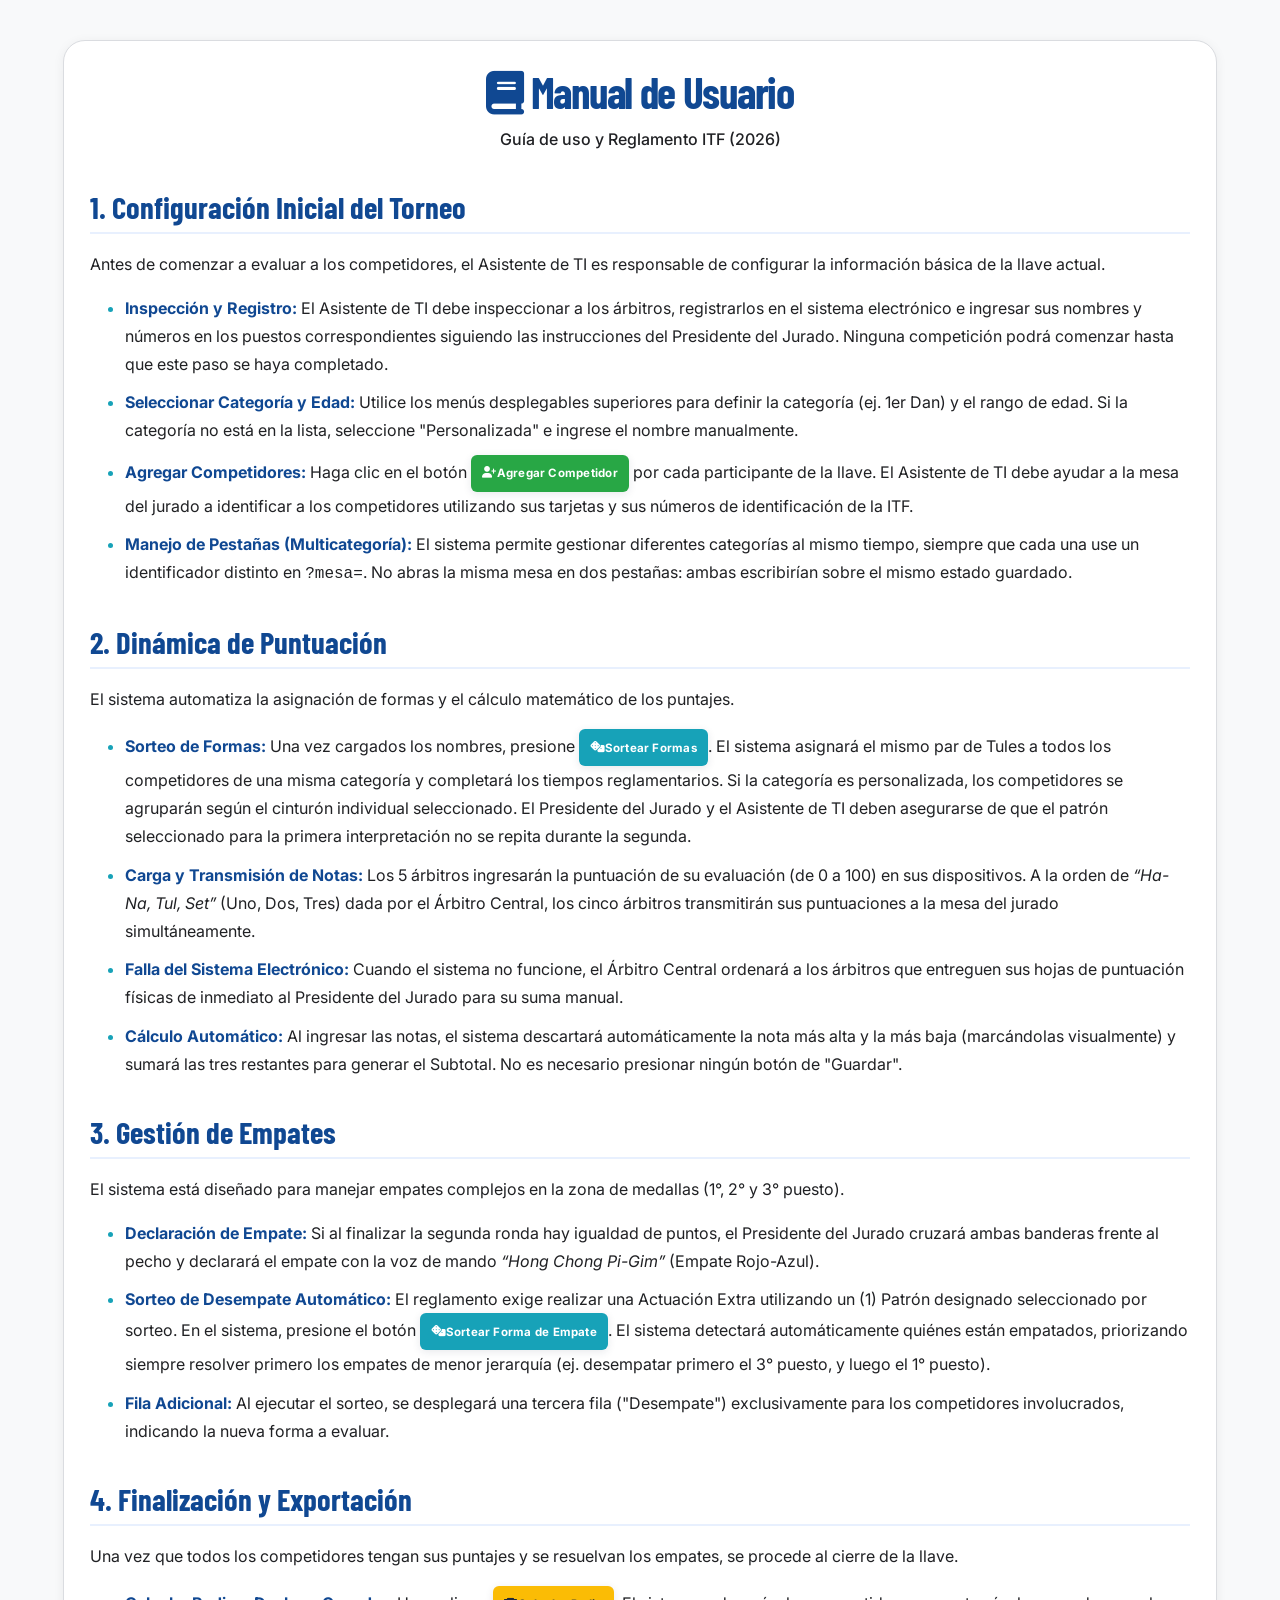
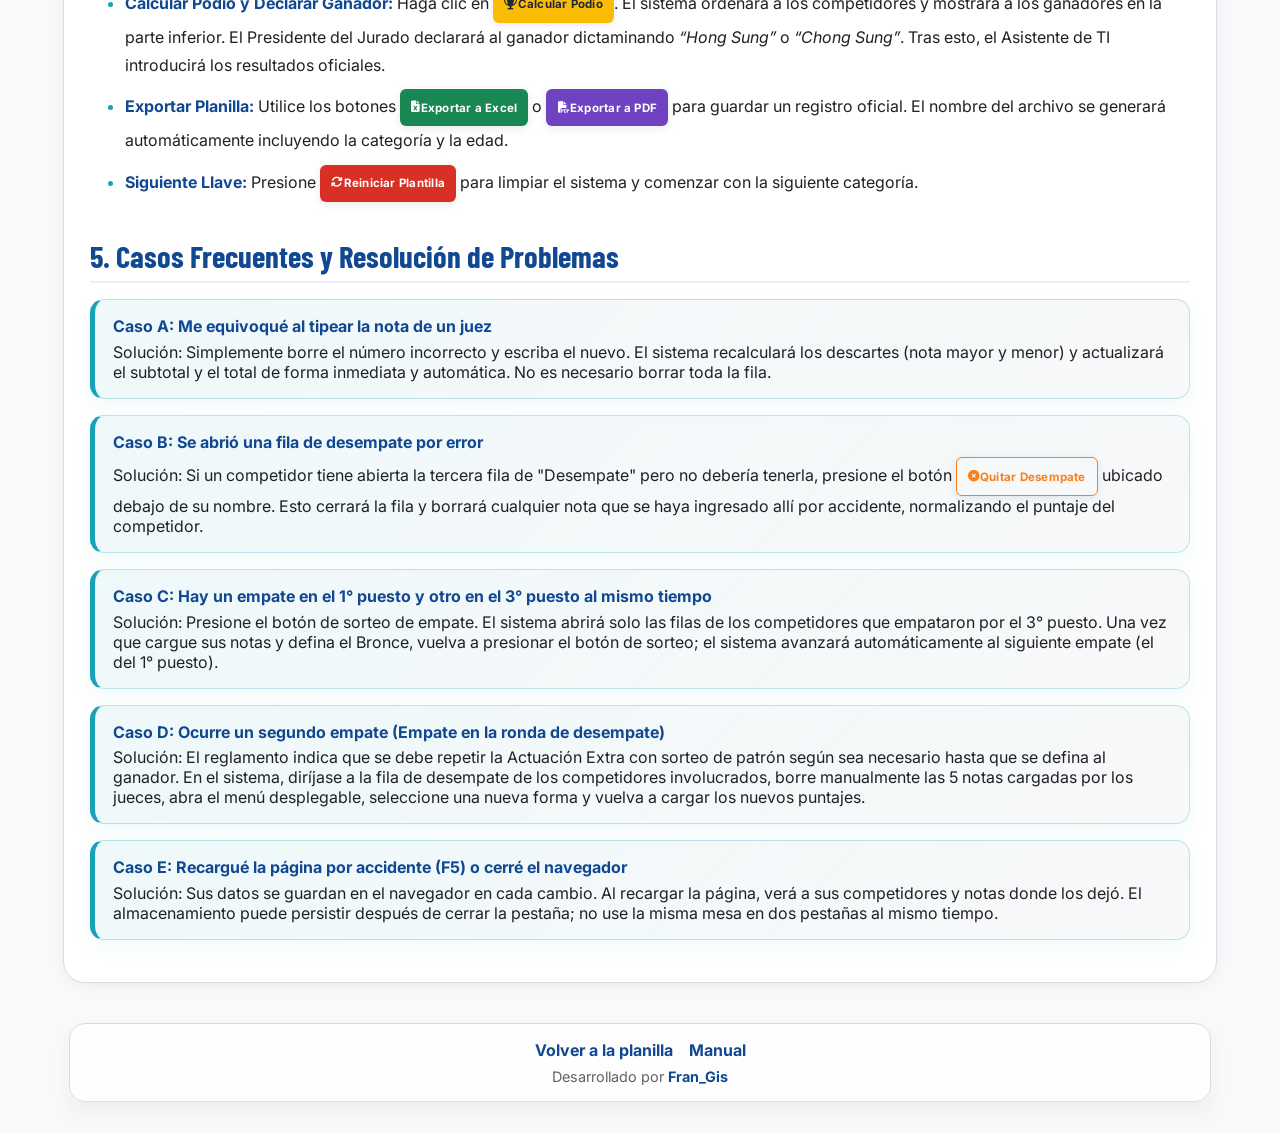
==== commit 50f6bdd6: "cambios en css, cronometro y sorteo cambios en css, cronometro y sorteo unico por categoria" ====
--- a/pages/manual.html
+++ b/pages/manual.html
@@ -52,9 +52,10 @@
             <li>
               <strong>Sorteo de Formas:</strong> Una vez cargados los nombres, presione
               <span class="btn-badge bg-accent"><i class="fas fa-dice"></i> Sortear Formas</span>. El sistema asignará
-              aleatoriamente dos Tules apropiados para la categoría y completará los tiempos reglamentarios. El
-              Presidente del Jurado y el Asistente de TI deben asegurarse de que el patrón seleccionado para la primera
-              interpretación no se repita durante la segunda.
+              el mismo par de Tules a todos los competidores de una misma categoría y completará los tiempos
+              reglamentarios. Si la categoría es personalizada, los competidores se agruparán según el cinturón
+              individual seleccionado. El Presidente del Jurado y el Asistente de TI deben asegurarse de que el patrón
+              seleccionado para la primera interpretación no se repita durante la segunda.
             </li>
             <li>
               <strong>Carga y Transmisión de Notas:</strong> Los 5 árbitros ingresarán la puntuación de su evaluación
--- a/styles/styles.css
+++ b/styles/styles.css
@@ -1,19 +1,30 @@
-@import url('https://fonts.googleapis.com/css2?family=Barlow+Condensed:wght@500;600;700;800&family=Roboto:wght@400;500;700&family=Roboto+Mono:wght@400;500;700&display=swap');
-
+@import url('https://fonts.googleapis.com/css2?family=Barlow+Condensed:wght@500;600;700&family=Inter:wght@400;500;600;700&family=JetBrains+Mono:wght@400;500;700&display=swap');
+
+/* ==========================================================================
+   ORDEN DE CAPAS
+   Las capas deciden quién gana, no la especificidad. Una regla de una capa
+   posterior siempre pisa a una anterior, aunque tenga un selector más simple.
+   Por eso ya no hacen falta ids repetidos ni !important para ganar.
+   ========================================================================== */
+@layer base, componentes, paginas, responsive, impresion;
+
+/* ==========================================================================
+   TOKENS
+   ========================================================================== */
 :root {
-  --color-fondo: #f4f6f9;
+  --color-fondo: #f8f9fa;
   --color-superficie: #ffffff;
-  --color-superficie-suave: #f8f9fa;
-  --color-principal: #1a2c42;
-  --color-principal-suave: #dfeaf7;
+  --color-superficie-suave: #f1f3f4;
+  --color-principal: #104892;
+  --color-principal-suave: #e8f0fe;
   --color-acento: #17a2b8;
   --color-exito: #28a745;
-  --color-advertencia: #ffc107;
-  --color-peligro: #dc3545;
-  --color-texto: #1f2937;
-  --color-texto-secundario: #5b6471;
-  --color-borde: #dee2e6;
-  --sombra-panel: 0 4px 10px rgba(26, 44, 66, 0.08);
+  --color-advertencia: #fbbc05;
+  --color-peligro: #d93025;
+  --color-texto: #202124;
+  --color-texto-secundario: #5f6368;
+  --color-borde: #dadce0;
+  --sombra-panel: 0 2px 12px rgba(0, 0, 0, 0.06);
 
   --espaciado-xs: 4px;
   --espaciado-sm: 6px;
@@ -26,1129 +37,1038 @@
   --radio-panel: 8px;
   --radio-redondo: 6px;
 
-  --fuente-titulo: "Barlow Condensed", sans-serif;
-  --fuente-cuerpo: "Roboto", sans-serif;
-  --fuente-numeros: "Roboto Mono", monospace;
+  --fuente-titulo: "Barlow Condensed", "Arial Narrow", sans-serif;
+  --fuente-cuerpo: "Inter", "Segoe UI", system-ui, sans-serif;
+  --fuente-numeros: "JetBrains Mono", monospace;
 
   --tamano-texto-xs: 0.82rem;
   --tamano-texto-sm: 0.9rem;
   --tamano-texto-md: 0.95rem;
   --tamano-texto-lg: 1rem;
   --tamano-texto-xl: 1.1rem;
-  --tamano-titulo: 1.6rem;
-
-  --altura-control: 42px;
+  --tamano-titulo: 2.2rem;
+
+  --altura-control: 48px;
   --ancho-contenido: 1200px;
 }
 
-body {
-  font-family: var(--fuente-cuerpo);
-}
-
-h1,
-h2,
-h3,
-.titulo-pagina,
-th {
-  font-family: var(--fuente-titulo);
-}
-
-input[type="number"],
-.display-cronometro,
-#displayTV {
-  font-family: var(--fuente-numeros);
-  font-variant-numeric: tabular-nums;
-}
-
-
-/* ========================================================================== 
-  BASE
-  ========================================================================== */
-html,
-body {
-  width: 100%;
-  margin: 0;
-  padding: 0;
-}
-
-body {
-  font-family: var(--fuente-cuerpo);
-  background-color: var(--color-fondo);
-  color: #333;
-  display: flex;
-  flex-direction: column;
-}
-
-.page-shell {
-  display: flex;
-  flex-direction: column;
-  min-height: calc(100vh - 40px);
-  width: 100%;
-}
-
-input[type="number"],
-input[type="text"],
-select {
-  width: 100%;
-  min-height: 38px;
-  box-sizing: border-box;
-  padding: var(--espaciado-sm) var(--espaciado-md);
-  border: 1px solid #ccc;
-  border-radius: 4px;
-  text-align: center;
-  background-color: var(--color-superficie);
-}
-
-input[type="text"] {
-  text-align: left;
-}
-
-button {
-    
-  display: inline-flex;
-  align-items: center;
-  justify-content: center;
-  gap: 8px;
-  min-height: var(--altura-control);
-  padding: 10px 16px;
-  border: 1px solid transparent;
-  border-radius: var(--radio-redondo);
-  font-family: var(--fuente-cuerpo);
-  font-weight: 600;
-  font-size: 0.95rem;
-  line-height: 1.2;
-  letter-spacing: 0.01em;
-  cursor: pointer;
-  transition:
-    background-color 0.18s ease,
-    border-color 0.18s ease,
-    color 0.18s ease;
-}
-
-button:hover,
-button:active {
-  transform: none;
-}
-
-:focus-visible {
-  outline: 3px solid #0056b3;
-  outline-offset: 2px;
-}
-
-button i.fas {
-  margin-right: 6px;
-  font-size: 0.95em;
-}
-
-/* ========================================================================== 
-  LAYOUT
-  ========================================================================== */
-.contenedor {
-    max-width: 1400px;
-  width: 100%;
-  box-sizing: border-box;
-  margin: 0 auto;
-  background: var(--color-superficie);
-  padding: var(--espaciado-xl);
-  border-radius: var(--radio-panel);
-  box-shadow: 0 4px 6px rgba(0, 0, 0, 0.1);
-}
-
-.table-container {
-  width: 100%;
-  overflow-x: auto;
-  -webkit-overflow-scrolling: touch;
-}
-
-.valor-forma-pdf {
-  display: none;
-}
-
-.controles-superiores {
-  display: flex;
-  justify-content: space-between;
-  margin-bottom: 20px;
-  padding: 15px;
-  background-color: var(--color-superficie);
-  position: sticky;
-  top: 0;
-  z-index: 100;
-  border-radius: 8px;
-  box-shadow: 0 4px 6px rgba(0, 0, 0, 0.08);
-  border: 1px solid var(--color-borde);
-}
-
-.numero-competidor {
-  text-align: left;
-  display: flex;
-  align-items: center;
-  font-weight: 700;
-  font-size: var(--tamano-texto-xs);
-  color: var(--color-principal);
-}
-
-.grupo-botones {
-  display: flex;
-  gap: 10px;
-}
-
-.grupo-botones-principales button {
-  align-items: center;
-  min-width: 150px;
-}
-
-.grupo-botones-cuadrado {
-  display: grid;
-  grid-template-columns: repeat(2, minmax(0, 1fr));
-  gap: 6px;
-  width: min(100%, 400px);
-}
-
-.grupo-botones-cuadrado button {
-  width: 100%;
-  min-width: 0;
-  min-height: 36px;
-  padding: 7px 9px;
-  font-size: 0.78rem;
-  margin: 0;
-}
-
-.encabezado-torneo {
-  display: flex;
-  gap: 20px;
-  margin-bottom: 20px;
-  background-color: var(--color-superficie-soft);
-  padding: 15px;
-  border-radius: 6px;
-  border: 1px solid var(--color-borde);
-}
-
-.encabezado-torneo .campo {
-  flex: 1;
-  display: flex;
-  flex-direction: column;
-  gap: 5px;
-}
-
-.encabezado-torneo label {
-  font-weight: bold;
-  color: #495057;
-}
-
-table {
-  width: 100%;
-  border-collapse: collapse;
-  margin-bottom: 20px;
-}
-
-th,
-td {
-  border: 1px solid var(--color-borde);
-  padding: 12px 8px;
-  text-align: center;
-  background-color: var(--color-superficie);
-}
-
-th {
-  background-color: var(--color-principal);
-  color: white;
-  font-size: var(--tamano-texto-md);
-  text-transform: uppercase;
-}
-
-.fila-oscura {
-  background-color: var(--color-superficie-soft);
-}
-
-.fila-oscura td,
-.fila-desempate td,
-#tablaCompetidores tbody tr td {
-  background-color: inherit;
-}
-
-#tablaCompetidores td input,
-#tablaCompetidores td select,
-#tablaCompetidores td button {
-  background-color: var(--color-superficie);
-}
-
-.controles {
-  display: flex;
-  gap: 15px;
-  margin-top: 20px;
-  justify-content: center;
-}
-
-.seccion-podio {
-  text-align: center;
-  border-top: 2px dashed #ccc;
-  padding-top: 20px;
-}
-
-.encabezado-principal {
-  width: 100%;
-}
-
-.title-wrapper {
-  display: flex;
-  align-items: center;
-  justify-content: center;
-  margin-bottom: 16px;
-}
-
-.titulo-link {
-  display: flex;
-  align-items: center;
-  justify-content: center;
-  gap: 12px;
-  width: fit-content;
-  margin: 0 auto;
-  color: inherit;
-  text-decoration: none;
-}
-
-.titulo-icono {
-  width: 42px;
-  height: 42px;
-  object-fit: contain;
-  filter: drop-shadow(0 2px 4px rgba(26, 44, 66, 0.15));
-}
-
-.titulo-pagina {
-  margin: 0;
-  font-size: var(--tamano-titulo);
-  text-align: center;
-  color: var(--color-principal);
-}
-
-.contenido-principal {
-  flex: 1;
-}
-
-.firma-creador {
-  margin-top: auto;
-  padding: 14px 0 6px;
-  text-align: center;
-  color: #6c757d;
-  font-size: 0.8rem;
-  opacity: 0.75;
-}
-
-.firma-creador p {
-  margin: 0;
-}
-
-/* ========================================================================== 
-  COMPONENTES
-  ========================================================================== */
-.btn-eliminar {
-  background-color: transparent;
-  color: var(--color-peligro);
-  border: 1px solid var(--color-peligro);
-  min-height: 36px;
-  padding: 7px 12px;
-  margin-top: 8px;
-  font-size: var(--tamano-texto-sm);
-  width: 100%;
-  border-radius: var(--radio-redondo);
-}
-
-.btn-eliminar:hover {
-  background-color: var(--color-peligro);
-  color: white;
-}
-
-#tablaCompetidores td button.btn-eliminar,
-#tablaCompetidores td button.btn-eliminar:hover,
-#tablaCompetidores td button.btn-eliminar:focus {
-  background-color: transparent;
-  color: var(--color-peligro);
-  border: 1px solid var(--color-peligro);
-}
-
-#tablaCompetidores td button.btn-eliminar:hover,
-#tablaCompetidores td button.btn-eliminar:focus {
-  background-color: var(--color-peligro);
-  border-color: var(--color-peligro);
-  color: white;
-}
-
-.juez-descartado {
-  text-decoration: line-through;
-  color: var(--color-peligro);
-  background-color: #f8d7da;
-  opacity: 0.8;
-}
-
-.btn-agregar {
-  background-color: var(--color-exito);
-  color: white;
-  border-radius: var(--radio-redondo);
-  align-self: center;
-}
-
-.btn-agregar:hover {
-  background-color: #218838;
-}
-
-.btn-podio {
-  background-color: var(--color-advertencia);
-  color: #212529;
-  border-radius: var(--radio-redondo);
-  align-self: center;
-}
-
-.btn-podio:hover {
-  background-color: #e0a800;
-}
-
-.btn-nueva-llave {
-  background-color: #6c757d;
-  color: white;
-  border-radius: var(--radio-redondo);
-}
-
-.btn-nueva-llave:hover {
-  background-color: #5a6268;
-}
-
-.btn-pdf {
-  background-color: #0056b3;
-  color: white;
-  border-radius: var(--radio-redondo);
-}
-
-.btn-pdf:hover {
-  background-color: #004080;
-}
-
-.btn-reiniciar {
-  background-color: var(--color-peligro);
-  color: white;
-  border-radius: var(--radio-redondo);
-}
-
-.btn-reiniciar:hover {
-  background-color: #c82333;
-}
-
-.btn-excel {
-  background-color: #1d6f42;
-  color: white;
-  border-radius: var(--radio-redondo);
-}
-
-.btn-excel:hover {
-  background-color: #155724;
-}
-
-.btn-desempate {
-  background-color: transparent;
-  color: #fd7e14;
-  border: 1px solid #fd7e14;
-  min-height: 36px;
-  padding: 7px 12px;
-  margin-top: 8px;
-  font-size: var(--tamano-texto-sm);
-  width: 100%;
-  border-radius: var(--radio-redondo);
-}
-
-.btn-desempate:hover {
-  background-color: #fd7e14;
-  color: white;
-}
-
-#tablaCompetidores td button.btn-desempate,
-#tablaCompetidores td button.btn-desempate:hover,
-#tablaCompetidores td button.btn-desempate:focus {
-  background-color: transparent;
-  color: #fd7e14;
-  border: 1px solid #fd7e14;
-}
-
-#tablaCompetidores td button.btn-desempate:hover,
-#tablaCompetidores td button.btn-desempate:focus {
-  background-color: #fd7e14;
-  border-color: #fd7e14;
-  color: white;
-}
-
-.cronometro-widget {
-  display: grid;
-  grid-template-columns: repeat(4, 48px);
-  justify-content: center;
-  align-items: center;
-  gap: 10px;
-  min-width: 0;
-  
-  padding: 5px 8px;
-  margin-right: 10px;
-  background: #343a40;
-  color: white;
-  border-radius: 5px;
-}
-
-.display-cronometro {
-  grid-row: 1;
-  grid-column: 1 / span 4;
-  width: 100%;
-  min-width: 11ch;
-  font-family: var(--fuente-cuerpo);
-  font-size: clamp(1.8rem, 2.4vw, 2.2rem);
-  font-weight: 700;
-  line-height: 1;
-  text-align: center;
-  font-variant-numeric: tabular-nums;
-  white-space: nowrap;
-}
-
-.btn-cronometro {
-  flex: 0 0 34px;
-  min-width: 34px;
-  min-height: 34px;
-  padding: 5px;
-  border: 0;
-  border-radius: 4px;
-  color: white;
-  cursor: pointer;
-}
-
-.btn-cronometro i.fas {
-  margin-right: 0;
-}
-
-.btn-cronometro-play {
-  background: #28a745;
-}
-
-.btn-cronometro-pausa {
-  background: var(--color-advertencia);
-  color: #212529;
-}
-
-.btn-cronometro-reset {
-  background: var(--color-peligro);
-}
-
-.btn-cronometro-tv {
-  flex-basis: auto;
-  min-width: 48px;
-  background: var(--color-acento);
-}
-
-.estado-monitor {
-  grid-column: 1 / -1;
-  font-size: 0.72rem;
-  color: #adb5bd;
-  text-align: center;
-  white-space: nowrap;
-}
-
-.estado-monitor.monitor-conectado {
-  color: #8ce99a;
-}
-
-.fila-desempate {
-  background-color: #fff3cd;
-}
-
-.alerta-empate {
-  font-size: var(--tamano-texto-xs);
-  color: var(--color-peligro);
-  background: white;
-  padding: 3px 6px;
-  border-radius: 4px;
-  margin-top: 8px;
-  line-height: 1.2;
-  font-weight: bold;
-  border: 1px solid var(--color-peligro);
-  text-transform: uppercase;
-}
-
-.nombres-podio {
-  font-size: var(--tamano-texto-sm);
-  font-weight: normal;
-  margin: 5px 0;
-  display: block;
-  line-height: 1.3;
-}
-
-/* ========================================================================== 
-  PODIO
-  ========================================================================== */
-.podio-container {
-  display: flex;
-  justify-content: center;
-  align-items: flex-end;
-  gap: 15px;
-  min-height: 220px;
-  margin-top: 20px;
-}
-
-.puesto {
-  min-width: 130px;
-  max-width: 250px;
-  border-radius: 8px 8px 0 0;
-  display: flex;
-  flex-direction: column;
-  justify-content: flex-start;
-  padding: 15px 5px 5px;
-  font-weight: bold;
-  box-shadow: 0 4px 6px rgba(0, 0, 0, 0.15);
-  word-wrap: break-word;
-  height: auto;
-  min-height: 120px;
-}
-
-.puesto span {
-  font-size: 0.85em;
-  font-weight: normal;
-  margin-top: 5px;
-}
-
-.oro {
-  background-color: #ffd700;
-  min-height: 170px;
-  z-index: 3;
-  color: #856404;
-}
-
-.plata {
-  background-color: #e3e4e5;
-  min-height: 130px;
-  z-index: 2;
-  color: #383d41;
-}
-
-.bronce {
-  background-color: #cd7f32;
-  min-height: 95px;
-  z-index: 1;
-  color: #fff;
-}
-
-/* ========================================================================== 
-  PRINT
-  ========================================================================== */
-@media print {
-  @page {
-    size: Card landscape;
-    margin: 10mm;
-  }
-
+/* ==========================================================================
+   CAPA 1 · BASE
+   Elementos HTML y tipografía. Sin clases de componentes.
+   ========================================================================== */
+@layer base {
+  html,
   body {
-    background-color: white !important;
+    width: 100%;
     margin: 0;
     padding: 0;
   }
 
-  .contenedor {
-    box-shadow: none !important;
-    border: none !important;
-    max-width: 100% !important;
-    width: 100% !important;
-    margin: 0 !important;
-    padding: 0 !important;
-  }
-
-  .ocultar-en-pdf,
-  .controles-superiores,
-  .btn-eliminar,
-  .btn-desempate {
-    display: none !important;
-  }
-
-  .valor-forma-pdf {
-    display: block;
+  body {
+    font-family: var(--fuente-cuerpo);
+    background-color: var(--color-fondo);
+    color: #333;
+    display: flex;
+    flex-direction: column;
+  }
+
+  h1,
+  h2,
+  h3,
+  .titulo-pagina,
+  th {
+    font-family: var(--fuente-titulo);
+  }
+
+  /* Cifras: ancho fijo para que los dígitos no "bailen" */
+  input[type="number"],
+  .display-cronometro,
+  #displayTV {
+    font-family: var(--fuente-numeros);
+    font-variant-numeric: tabular-nums;
+  }
+
+  input[type="number"],
+  input[type="text"],
+  select {
     width: 100%;
-    overflow-wrap: anywhere;
-    white-space: normal;
+    min-height: var(--altura-control);
+    box-sizing: border-box;
+    padding: var(--espaciado-sm) var(--espaciado-md);
+    border: 1px solid #ccc;
+    border-radius: 4px;
+    text-align: center;
+    background-color: var(--color-superficie);
+  }
+
+  input[type="text"] {
+    text-align: left;
+  }
+
+  button {
+    display: inline-flex;
+    align-items: center;
+    justify-content: center;
+    gap: 8px;
+    min-height: var(--altura-control);
+    padding: 10px 16px;
+    border: 1px solid transparent;
+    border-radius: var(--radio-redondo);
+    font-family: var(--fuente-cuerpo);
+    font-weight: 600;
+    font-size: 1rem;
+    line-height: 1.2;
+    letter-spacing: 0.01em;
+    cursor: pointer;
+    transition:
+      background-color 0.18s ease,
+      border-color 0.18s ease,
+      color 0.18s ease;
+  }
+
+  button i.fas {
+    margin-right: 6px;
+    font-size: 0.95em;
+  }
+
+  :focus-visible {
+    outline: 3px solid #0056b3;
+    outline-offset: 2px;
   }
 
   table {
-    table-layout: fixed;
     width: 100%;
-    font-size: 10pt;
+    border-collapse: collapse;
+    margin-bottom: 20px;
   }
 
   th,
   td {
-    padding: 4px;
-    word-wrap: break-word;
-  }
-
-  input[type="text"],
-  input[type="number"],
-  select {
-    border: none !important;
-    background: transparent !important;
-    font-size: 11pt !important;
-    color: black !important;
-    appearance: none !important;
-    -webkit-appearance: none !important;
-    padding: 0 !important;
-  }
-
-  input[type="number"]::-webkit-inner-spin-button,
-  input[type="number"]::-webkit-outer-spin-button {
-    -webkit-appearance: none;
-    margin: 0;
-  }
-
-  tr,
-  tbody {
-    page-break-inside: avoid !important;
-  }
-
-  th,
-  .oro,
-  .plata,
-  .bronce,
-  .fila-oscura,
-  .fila-desempate,
-  .alerta-empate {
-    print-color-adjust: exact !important;
-    -webkit-print-color-adjust: exact !important;
-  }
-
-  th:nth-child(1) {
-    width: 20%;
-  }
-
-  th:nth-child(3) {
-    width: 15%;
-  }
-
-  th:nth-child(2),
-  th:nth-child(4) {
-    width: 8%;
-  }
-
-  th:nth-child(5),
-  th:nth-child(6),
-  th:nth-child(7),
-  th:nth-child(8),
-  th:nth-child(9) {
-    width: 5%;
-  }
-
-  th:nth-child(10),
-  th:nth-child(11) {
-    width: 10%;
+    border: 1px solid var(--color-borde);
+    padding: 12px 8px;
+    text-align: center;
+    background-color: var(--color-superficie);
+  }
+
+  th {
+    background-color: var(--color-principal);
+    color: white;
+    font-size: clamp(0.9rem, 1.2vw, 1.05rem);
+    text-transform: uppercase;
+  }
+
+  td {
+    font-size: var(--tamano-texto-md);
   }
 }
 
-/* ========================================================================== 
-  MANUAL
-  ========================================================================== */
-body.manual-page-body {
-  margin: 0;
-  min-height: 100vh;
-  background: linear-gradient(180deg, #edf2f7 0%, var(--color-fondo) 100%);
-  color: var(--color-texto);
-  font-family: var(--fuente-cuerpo);
-}
-
-.manual-page {
-  max-width: 1100px;
-  margin: 40px auto;
-  padding: clamp(1.5rem, 2vw, 2.5rem);
-  background: var(--color-superficie);
-  border: 1px solid var(--color-borde);
-  border-radius: 22px;
-  box-shadow: var(--sombra-panel);
-}
-
-.manual-page h1 {
-  margin: 0 0 0.5rem;
-  color: var(--color-principal);
-  font-size: clamp(2rem, 2.8vw, 2.8rem);
-  line-height: 1.15;
-  text-align: center;
-  letter-spacing: -0.03em;
-}
-
-.manual-subtitle {
-  margin: 0 0 2rem;
-  text-align: center;
-  color: var(--color-texto-secundario);
-  font-size: 1rem;
-  font-weight: 500;
-}
-
-.manual-page h2 {
-  margin: 2.2rem 0 0.8rem;
-  padding-bottom: 0.45rem;
-  color: var(--color-principal);
-  font-size: clamp(1.4rem, 2vw, 1.8rem);
-  border-bottom: 2px solid var(--color-principal-soft);
-}
-
-.manual-page p,
-.manual-page li {
-  color: var(--color-texto);
-  font-size: 1rem;
-  line-height: 1.75;
-}
-
-.manual-page ul {
-  margin: 0.8rem 0 1.2rem 1.2rem;
-  padding-left: 1rem;
-}
-
-.manual-page li {
-  margin-bottom: 0.65rem;
-}
-
-.manual-page li::marker {
-  color: var(--color-acento);
-  font-weight: 700;
-}
-
-.manual-page strong {
-  color: var(--color-principal);
-}
-
-.manual-page .caso-estudio {
-  margin: 1rem 0;
-  padding: 1rem 1.1rem;
-  background: linear-gradient(135deg, rgba(23, 162, 184, 0.07), rgba(26, 44, 66, 0.03));
-  border: 1px solid rgba(23, 162, 184, 0.25);
-  border-left: 5px solid var(--color-acento);
-  border-radius: 14px;
-  color: var(--color-texto);
-  box-shadow: 0 8px 18px rgba(23, 162, 184, 0.06);
-}
-
-.manual-page .caso-estudio strong {
-  display: inline-block;
-  margin-bottom: 0.35rem;
-}
-
-.manual-footer {
-  max-width: 1100px;
-  margin: 1.25rem auto 2rem;
-  padding: 1rem 1.25rem;
-  background: rgba(255, 255, 255, 0.9);
-  border: 1px solid var(--color-borde);
-  border-radius: 16px;
-  box-shadow: 0 10px 20px rgba(26, 44, 66, 0.05);
-  text-align: center;
-}
-
-.manual-footer-nav {
-  display: flex;
-  justify-content: center;
-  align-items: center;
-  flex-wrap: wrap;
-  gap: 1rem;
-  margin-bottom: 0.5rem;
-}
-
-.manual-footer a,
-.footer-links a {
-  color: var(--color-principal);
-  text-decoration: none;
-  font-weight: 700;
-  transition: opacity 0.2s ease;
-}
-
-.manual-footer a:hover,
-.footer-links a:hover {
-  opacity: 0.75;
-}
-
-.manual-footer p,
-.footer-links {
-  margin: 0;
-  color: var(--color-texto-secundario);
-  font-size: 0.9rem;
-}
-
-.btn-badge {
-  display: inline-flex;
-  align-items: center;
-  justify-content: center;
-  padding: 0.28rem 0.7rem;
-  min-height: 28px;
-  border-radius: var(--radio-redondo);
-  font-size: 0.72rem;
-  font-weight: 700;
-  letter-spacing: 0.02em;
-  vertical-align: middle;
-  box-shadow: 0 2px 8px rgba(26, 44, 66, 0.1);
-}
-
-.bg-success {
-  background: var(--color-exito);
-  color: white;
-}
-
-.bg-excel {
-  background: #198754;
-  color: white;
-}
-
-.bg-pdf {
-  background: #6f42c1;
-  color: white;
-}
-
-.bg-accent {
-  background: var(--color-acento);
-  color: white;
-}
-
-.bg-warning {
-  background: var(--color-advertencia);
-  color: #1f2937;
-}
-
-.bg-danger {
-  background: var(--color-peligro);
-  color: white;
-}
-
-.bg-desempate {
-  background-color: transparent;
-  color: #fd7e14;
-  border: 1px solid #fd7e14;
-}
-
-/* ========================================================================== 
-  MARCADOR
-  ========================================================================== */
-body.marcador-page-body {
-  background-color: #000;
-  color: #fff;
-  font-weight: bold;
-  font-family: var(--fuente-cuerpo);
-  display: flex;
-  flex-direction: column;
-  justify-content: center;
-  align-items: center;
-  height: 100vh;
-  margin: 0;
-  overflow: hidden;
-}
-
-#nombreFormaTV {
-  max-width: 94vw;
-  font-weight: bold;
-  font-size: clamp(1.5rem, 8vw, 9rem);
-  color: #ffff00;
-  margin-bottom: 20px;
-  text-transform: uppercase;
-  text-align: center;
-  overflow-wrap: anywhere;
-}
-
-#displayTV {
-  max-width: 96vw;
-  font-size: clamp(3rem, 15vw, 10rem);
-  font-weight: bold;
-  font-variant-numeric: tabular-nums;
-  line-height: 1;
-  white-space: nowrap;
-}
-
-.tiempo-agotado {
-  color: var(--color-peligro);
-}
-
-/* ========================================================================== 
-  RESPONSIVE
-  ========================================================================== */
-@media (max-width: 1024px) {
-  body:not(.marcador-page-body) {
-    padding: 10px;
-    margin: 0;
+/* ==========================================================================
+   CAPA 2 · COMPONENTES
+   Layout, controles, tabla, cronómetro y podio.
+   ========================================================================== */
+@layer componentes {
+
+  /* ---------- Layout ---------- */
+  .page-shell {
+    display: flex;
+    flex-direction: column;
+    min-height: calc(100vh - 40px);
+    width: 100%;
+  }
+
+  .contenedor {
+    max-width: 1400px;
+    width: 100%;
     box-sizing: border-box;
-  }
-
-  .contenedor {
-    padding: 12px;
-    border-radius: 6px;
-    box-sizing: border-box;
+    margin: 0 auto;
+    background: var(--color-superficie);
+    padding: var(--espaciado-xl);
+    border-radius: var(--radio-panel);
+    box-shadow: 0 4px 6px rgba(0, 0, 0, 0.1);
+  }
+
+  .table-container {
+    width: 100%;
+    overflow-x: auto;
+    -webkit-overflow-scrolling: touch;
+  }
+
+  .valor-forma-pdf {
+    display: none;
   }
 
   .controles-superiores {
-    flex-direction: column;
+    display: flex;
+    justify-content: space-between;
+    margin-bottom: 20px;
+    padding: 15px;
+    background-color: var(--color-superficie);
+    position: sticky;
+    top: 0;
+    z-index: 100;
+    border-radius: 8px;
+    box-shadow: 0 4px 6px rgba(0, 0, 0, 0.08);
+    border: 1px solid var(--color-borde);
+  }
+
+  .numero-competidor {
+    text-align: left;
+    display: flex;
+    align-items: center;
+    font-weight: 700;
+    font-size: clamp(1rem, 1.8vw, 1.15rem);
+    color: var(--color-principal);
+  }
+
+  .grupo-botones {
+    display: flex;
     gap: 10px;
-    padding: 10px;
-    position: sticky;
-    top: 10px;
-    z-index: 100;
-  }
-
-  .grupo-botones {
-    flex-direction: column;
-    width: 100%;
-  }
-
-  .grupo-botones-principales {
+  }
+
+  .grupo-botones-principales button {
+    align-items: center;
+    min-width: 150px;
+  }
+
+  .grupo-botones-cuadrado {
     display: grid;
     grid-template-columns: repeat(2, minmax(0, 1fr));
-    gap: 8px;
-  }
-
-  .grupo-botones-principales button {
+    gap: 6px;
+    width: min(100%, 400px);
+  }
+
+  .grupo-botones-cuadrado button {
     width: 100%;
     min-width: 0;
-    min-height: var(--altura-control);
-    padding: 8px 10px;
-    font-size: 0.8rem;
-  }
-
-  .grupo-botones-cuadrado {
+    min-height: 44px;
+    padding: 7px 9px;
+    font-size: 0.9rem;
+    margin: 0;
+  }
+
+  .encabezado-torneo {
+    display: flex;
+    gap: 20px;
+    margin-bottom: 20px;
+    background-color: var(--color-superficie-suave);
+    padding: 15px;
+    border-radius: 6px;
+    border: 1px solid var(--color-borde);
+  }
+
+  .encabezado-torneo .campo {
+    flex: 1;
+    display: flex;
+    flex-direction: column;
+    gap: 5px;
+  }
+
+  .encabezado-torneo label {
+    font-weight: bold;
+    font-size: var(--tamano-texto-sm);
+    color: #495057;
+  }
+
+  .controles {
+    display: flex;
+    gap: 15px;
+    margin-top: 20px;
+    justify-content: center;
+  }
+
+  .seccion-podio {
+    text-align: center;
+    border-top: 2px dashed #ccc;
+    padding-top: 20px;
+  }
+
+  .encabezado-principal {
     width: 100%;
   }
 
-  .grupo-botones-cuadrado button {
-    min-height: var(--altura-control);
-    padding: 10px 14px;
-    font-size: 0.8rem;
-  }
-
-  .grupo-botones button {
-    width: 100%;
-    min-height: 44px;
-    padding: 10px 14px;
-    font-size: 0.8rem;
-  }
-
-  .btn-eliminar,
-  .btn-desempate {
-    min-height: 40px;
-    padding: 8px 12px;
-  }
-
-  .encabezado-torneo {
-    flex-direction: column;
-    gap: 12px;
-    padding: 12px;
-  }
-
-  h2 {
-    font-size: 1.4rem;
-    text-align: center;
-  }
-
-  table {
-    min-width: 950px;
-    border-spacing: 0;
-  }
-
-  th,
-  td {
-    background-clip: padding-box;
-  }
-
-  #tablaCompetidores th:nth-child(3),
-  #tablaCompetidores td:nth-child(3) {
-    width: 60px;
-    min-width: 60px;
-  }
-
-  #tablaCompetidores td select {
-    width: 100%;
-    min-width: 150px;
-    font-size: 0.85rem;
-  }
-
-  #tablaCompetidores td input {
-    background-color: var(--color-superficie);
-    min-height: 36px;
-    width: 200px;
-    font-size: 0.8rem;
-  }
-
-  #tablaCompetidores td input[type="number"] {
-    width: 55px;
-    min-width: 55px;
-    text-align: center;
-  }
-
-  .cronometro-widget {
+  .title-wrapper {
     display: flex;
     align-items: center;
+    justify-content: center;
+    margin-bottom: 16px;
+  }
+
+  .titulo-link {
+    display: flex;
+    align-items: center;
+    justify-content: center;
+    gap: 12px;
+    width: fit-content;
+    margin: 0 auto;
+    color: inherit;
+    text-decoration: none;
+  }
+
+  .titulo-icono {
+    width: 64px;
+    height: 64px;
+    object-fit: contain;
+    filter: drop-shadow(0 2px 4px rgba(26, 44, 66, 0.15));
+  }
+
+  .titulo-pagina {
+    margin: 0;
+    font-size: clamp(1.9rem, 4vw, 2.6rem);
+    text-align: center;
+    color: var(--color-texto);
+  }
+
+  .contenido-principal {
+    flex: 1;
+  }
+
+  .firma-creador {
+    margin-top: auto;
+    padding: 14px 0 6px;
+    text-align: center;
+    color: #6c757d;
+    font-size: 0.8rem;
+    opacity: 0.75;
+  }
+
+  .firma-creador p {
+    margin: 0;
+  }
+
+  /* ---------- Tabla de competidores ----------
+     :where() deja el id con especificidad cero: los selectores de clase
+     (.btn-eliminar, .btn-desempate) ganan sin repetir reglas ni usar !important. */
+  .fila-oscura {
+    background-color: var(--color-superficie-suave);
+  }
+
+  .fila-oscura td,
+  .fila-desempate td,
+  :where(#tablaCompetidores) tbody tr td {
+    background-color: inherit;
+  }
+
+  :where(#tablaCompetidores) td input,
+  :where(#tablaCompetidores) td select,
+  :where(#tablaCompetidores) td button {
+    background-color: var(--color-superficie);
+  }
+
+  :where(#tablaCompetidores) td input,
+  :where(#tablaCompetidores) td select {
+    font-size: var(--tamano-texto-md);
+  }
+
+  :where(#tablaCompetidores) td input[type="number"] {
+    font-size: 1rem;
+  }
+
+  .fila-desempate {
+    background-color: #fff3cd;
+  }
+
+  .juez-descartado {
+    text-decoration: line-through;
+    color: var(--color-peligro);
+    background-color: #f8d7da;
+    opacity: 0.8;
+  }
+
+  .alerta-empate {
+    font-size: var(--tamano-texto-xs);
+    color: var(--color-peligro);
+    background: white;
+    padding: 3px 6px;
+    border-radius: 4px;
+    margin-top: 8px;
+    line-height: 1.2;
+    font-weight: bold;
+    border: 1px solid var(--color-peligro);
+    text-transform: uppercase;
+  }
+
+  /* ---------- Botones ---------- */
+  .btn-eliminar {
+    background-color: transparent;
+    color: var(--color-peligro);
+    border: 1px solid var(--color-peligro);
+    min-height: 44px;
+    padding: 7px 12px;
+    margin-top: 8px;
+    font-size: var(--tamano-texto-sm);
     width: 100%;
-    box-sizing: border-box;
+    border-radius: var(--radio-redondo);
+  }
+
+  .btn-eliminar:hover,
+  .btn-eliminar:focus {
+    background-color: var(--color-peligro);
+    border-color: var(--color-peligro);
+    color: white;
+  }
+
+  .btn-desempate {
+    background-color: transparent;
+    color: #fd7e14;
+    border: 1px solid #fd7e14;
+    min-height: 44px;
+    padding: 7px 12px;
+    margin-top: 8px;
+    font-size: var(--tamano-texto-sm);
+    width: 100%;
+    border-radius: var(--radio-redondo);
+  }
+
+  .btn-desempate:hover,
+  .btn-desempate:focus {
+    background-color: #fd7e14;
+    border-color: #fd7e14;
+    color: white;
+  }
+
+  .btn-agregar {
+    background-color: var(--color-exito);
+    color: white;
+    border-radius: var(--radio-redondo);
+    align-self: center;
+  }
+
+  .btn-agregar:hover {
+    background-color: #218838;
+  }
+
+  .btn-podio {
+    background-color: var(--color-advertencia);
+    color: #212529;
+    border-radius: var(--radio-redondo);
+    align-self: center;
+  }
+
+  .btn-podio:hover {
+    background-color: #e0a800;
+  }
+
+  .btn-nueva-llave {
+    background-color: #6c757d;
+    color: white;
+    border-radius: var(--radio-redondo);
+  }
+
+  .btn-nueva-llave:hover {
+    background-color: #5a6268;
+  }
+
+  .btn-pdf {
+    background-color: #0056b3;
+    color: white;
+    border-radius: var(--radio-redondo);
+  }
+
+  .btn-pdf:hover {
+    background-color: #004080;
+  }
+
+  .btn-reiniciar {
+    background-color: var(--color-peligro);
+    color: white;
+    border-radius: var(--radio-redondo);
+  }
+
+  .btn-reiniciar:hover {
+    background-color: #c82333;
+  }
+
+  .btn-excel {
+    background-color: #1d6f42;
+    color: white;
+    border-radius: var(--radio-redondo);
+  }
+
+  .btn-excel:hover {
+    background-color: #155724;
+  }
+
+  /* ---------- Cronómetro ---------- */
+  .cronometro-widget {
+    display: grid;
+    grid-template-columns: repeat(4, 48px);
+    justify-content: center;
+    align-items: center;
+    gap: 10px;
+    min-width: 0;
+    padding: 5px 8px;
+    margin-right: 10px;
+    background: #343a40;
+    color: white;
+    border-radius: 5px;
+  }
+
+  .forma-cronometro {
+    grid-row: 1;
+    grid-column: 1 / -1;
+    min-width: 0;
+    overflow: hidden;
+    text-overflow: ellipsis;
+    white-space: nowrap;
+    font-size: 1.2rem;
+    font-weight: 600;
+    color: #ffe14d;
+    text-align: center;
+  }
+
+  .display-cronometro {
+    grid-row: 1;
+    grid-column: 1 / span 4;
+    width: 100%;
+    min-width: 11ch;
+    font-size: clamp(1.3rem, 2.2vw, 1.8rem);
+    font-weight: 700;
+    line-height: 1;
+    text-align: center;
+    white-space: nowrap;
+  }
+
+  .cronometro-widget .display-cronometro {
+    grid-row: 2;
+    grid-column: 1 / -1;
+  }
+
+  .cronometro-widget .btn-cronometro {
+    grid-row: 3;
+  }
+
+  .btn-cronometro {
+    flex: 0 0 44px;
+    min-width: 44px;
+    min-height: 44px;
+    padding: 5px;
+    border: 0;
+    border-radius: 4px;
+    color: white;
+    cursor: pointer;
+  }
+
+  .btn-cronometro i.fas {
     margin-right: 0;
   }
 
+  .btn-cronometro-play {
+    background: #28a745;
+  }
+
+  .btn-cronometro-pausa {
+    background: var(--color-advertencia);
+    color: #212529;
+  }
+
+  .btn-cronometro-reset {
+    background: var(--color-peligro);
+  }
+
   .btn-cronometro-tv {
-    display: none;
-  }
-
-  .display-cronometro {
+    flex-basis: auto;
+    min-width: 48px;
+    background: var(--color-acento);
+  }
+
+  .estado-monitor {
+    grid-column: 1 / -1;
+    font-size: 0.72rem;
+    color: #adb5bd;
+    text-align: center;
+    white-space: nowrap;
+  }
+
+  .estado-monitor.monitor-conectado {
+    color: #8ce99a;
+  }
+
+  /* ---------- Podio ---------- */
+  .nombres-podio {
+    font-size: var(--tamano-texto-sm);
+    font-weight: normal;
+    margin: 5px 0;
+    display: block;
+    line-height: 1.3;
+  }
+
+  .podio-container {
+    display: flex;
+    justify-content: center;
+    align-items: flex-end;
+    gap: 15px;
+    min-height: 220px;
+    margin-top: 20px;
+  }
+
+  .puesto {
+    min-width: 130px;
+    max-width: 250px;
+    border-radius: 8px 8px 0 0;
+    display: flex;
+    flex-direction: column;
+    justify-content: flex-start;
+    padding: 15px 5px 5px;
+    font-weight: bold;
+    box-shadow: 0 4px 6px rgba(0, 0, 0, 0.15);
+    word-wrap: break-word;
+    height: auto;
+    min-height: 120px;
+  }
+
+  .puesto span {
+    font-size: 0.85em;
+    font-weight: normal;
+    margin-top: 5px;
+  }
+
+  .oro {
+    background-color: #ffd700;
+    min-height: 170px;
+    z-index: 3;
+    color: #856404;
+  }
+
+  .plata {
+    background-color: #e3e4e5;
+    min-height: 130px;
+    z-index: 2;
+    color: #383d41;
+  }
+
+  .bronce {
+    background-color: #cd7f32;
+    min-height: 95px;
+    z-index: 1;
+    color: #fff;
+  }
+}
+
+/* ==========================================================================
+   CAPA 3 · PÁGINAS
+   Manual de uso y pantalla pública (marcador).
+   ========================================================================== */
+@layer paginas {
+
+  /* ---------- Manual ---------- */
+  body.manual-page-body {
+    margin: 0;
+    min-height: 100vh;
+    background: linear-gradient(180deg, #edf2f7 0%, var(--color-fondo) 100%);
+    color: var(--color-texto);
+    font-family: var(--fuente-cuerpo);
+  }
+
+  .manual-page {
+    max-width: 1100px;
+    margin: 40px auto;
+    padding: clamp(1.5rem, 2vw, 2.5rem);
+    background: var(--color-superficie);
+    border: 1px solid var(--color-borde);
+    border-radius: 22px;
+    box-shadow: var(--sombra-panel);
+  }
+
+  .manual-page h1 {
+    margin: 0 0 0.5rem;
+    color: var(--color-principal);
+    font-size: clamp(2.4rem, 3.4vw, 3.4rem);
+    line-height: 1.15;
+    text-align: center;
+    letter-spacing: -0.03em;
+  }
+
+  .manual-subtitle {
+    margin: 0 0 2rem;
+    text-align: center;
+    color: var(--color-texto-secundario);
     font-size: 1rem;
-  }
-
-  #tablaCompetidores td[id^="tiempo_"] {
-    pointer-events: none;
-    cursor: default !important;
-    color: inherit !important;
-    text-decoration: none !important;
-  }
-
-  .podio-container {
+    font-weight: 500;
+  }
+
+  .manual-page h2 {
+    margin: 2.2rem 0 0.8rem;
+    padding-bottom: 0.45rem;
+    color: var(--color-principal);
+    font-size: clamp(1.8rem, 2.4vw, 2.2rem);
+    border-bottom: 2px solid var(--color-principal-suave);
+  }
+
+  .manual-page p,
+  .manual-page li {
+    color: var(--color-texto);
+    font-size: 1rem;
+    line-height: 1.75;
+  }
+
+  .manual-page ul {
+    margin: 0.8rem 0 1.2rem 1.2rem;
+    padding-left: 1rem;
+  }
+
+  .manual-page li {
+    margin-bottom: 0.65rem;
+  }
+
+  .manual-page li::marker {
+    color: var(--color-acento);
+    font-weight: 700;
+  }
+
+  .manual-page strong {
+    color: var(--color-principal);
+  }
+
+  .manual-page .caso-estudio {
+    margin: 1rem 0;
+    padding: 1rem 1.1rem;
+    background: linear-gradient(135deg, rgba(23, 162, 184, 0.07), rgba(26, 44, 66, 0.03));
+    border: 1px solid rgba(23, 162, 184, 0.25);
+    border-left: 5px solid var(--color-acento);
+    border-radius: 14px;
+    color: var(--color-texto);
+    box-shadow: 0 8px 18px rgba(23, 162, 184, 0.06);
+  }
+
+  .manual-page .caso-estudio strong {
+    display: inline-block;
+    margin-bottom: 0.35rem;
+  }
+
+  .manual-footer {
+    max-width: 1100px;
+    margin: 1.25rem auto 2rem;
+    padding: 1rem 1.25rem;
+    background: rgba(255, 255, 255, 0.9);
+    border: 1px solid var(--color-borde);
+    border-radius: 16px;
+    box-shadow: 0 10px 20px rgba(26, 44, 66, 0.05);
+    text-align: center;
+  }
+
+  .manual-footer-nav {
+    display: flex;
+    justify-content: center;
+    align-items: center;
+    flex-wrap: wrap;
+    gap: 1rem;
+    margin-bottom: 0.5rem;
+  }
+
+  .manual-footer a,
+  .footer-links a {
+    color: var(--color-principal);
+    text-decoration: none;
+    font-weight: 700;
+    transition: opacity 0.2s ease;
+  }
+
+  .manual-footer a:hover,
+  .footer-links a:hover {
+    opacity: 0.75;
+  }
+
+  .manual-footer p,
+  .footer-links {
+    margin: 0;
+    color: var(--color-texto-secundario);
+    font-size: 0.9rem;
+  }
+
+  .btn-badge {
+    display: inline-flex;
+    align-items: center;
+    justify-content: center;
+    padding: 0.28rem 0.7rem;
+    min-height: 28px;
+    border-radius: var(--radio-redondo);
+    font-size: 0.72rem;
+    font-weight: 700;
+    letter-spacing: 0.02em;
+    vertical-align: middle;
+    box-shadow: 0 2px 8px rgba(26, 44, 66, 0.1);
+  }
+
+  .bg-success {
+    background: var(--color-exito);
+    color: white;
+  }
+
+  .bg-excel {
+    background: #198754;
+    color: white;
+  }
+
+  .bg-pdf {
+    background: #6f42c1;
+    color: white;
+  }
+
+  .bg-accent {
+    background: var(--color-acento);
+    color: white;
+  }
+
+  .bg-warning {
+    background: var(--color-advertencia);
+    color: #1f2937;
+  }
+
+  .bg-danger {
+    background: var(--color-peligro);
+    color: white;
+  }
+
+  .bg-desempate {
+    background-color: transparent;
+    color: #fd7e14;
+    border: 1px solid #fd7e14;
+  }
+
+  /* ---------- Marcador (pantalla pública) ---------- */
+  body.marcador-page-body {
+    background-color: #000;
+    color: #fff;
+    font-weight: bold;
+    font-family: var(--fuente-cuerpo);
+    display: flex;
     flex-direction: column;
-    align-items: stretch;
-    gap: 12px;
-    min-height: auto;
-  }
-
-  .puesto {
-    min-width: 0;
-    width: 100%;
-  }
-
-  .controles-superiores .grupo-botones-principales .btn-agregar,
-  .controles-superiores .grupo-botones-principales .btn-podio {
-    position: fixed !important;
-    right: 20px !important;
-    min-width: unset !important;
-    max-width: none !important;
-    height: 50px !important;
-    width: auto !important;
-    border-radius: 30px !important;
-    z-index: 1000 !important;
-    box-shadow: 0 4px 10px rgba(0, 0, 0, 0.3) !important;
-    font-size: 15px !important;
-    padding: 0 20px !important;
-    margin: 0 !important;
-    gap: 6px !important;
-  }
-
-  .controles-superiores .grupo-botones-principales .btn-agregar {
-    bottom: 20px !important;
-  }
-
-  .controles-superiores .grupo-botones-principales .btn-podio {
-    bottom: 80px !important;
-  }
-
-  #contenedor_sorteo .btn-agregar {
-    position: static !important;
-    width: 100% !important;
-    min-width: 100% !important;
-    max-width: none !important;
-    height: auto !important;
-    border-radius: 999px !important;
-    box-shadow: none !important;
-    margin: 0 !important;
-    padding: 10px 14px !important;
-    display: inline-flex !important;
-  }
-
-  .controles-superiores .grupo-botones-principales .btn-agregar i.fas {
-    font-size: 0.95em !important;
-    margin: 0 6px 0 0 !important;
-  }
-
-  @media (orientation: landscape) {
+    justify-content: center;
+    align-items: center;
+    height: 100vh;
+    margin: 0;
+    overflow: hidden;
+  }
+
+  #nombreFormaTV {
+    max-width: 94vw;
+    font-weight: bold;
+    font-size: clamp(1.5rem, 8vw, 9rem);
+    color: #ffff00;
+    margin-bottom: 20px;
+    text-transform: uppercase;
+    text-align: center;
+    overflow-wrap: anywhere;
+  }
+
+  #displayTV {
+    max-width: 96vw;
+    font-size: clamp(3rem, 14vw, 10rem);
+    font-weight: bold;
+    line-height: 1;
+    white-space: nowrap;
+  }
+
+  .tiempo-agotado {
+    color: var(--color-peligro);
+  }
+}
+
+/* ==========================================================================
+   CAPA 4 · RESPONSIVE
+   Un solo bloque por punto de corte. Al ir en una capa posterior pisa a los
+   componentes sin necesidad de !important.
+   ========================================================================== */
+@layer responsive {
+
+  @media (max-width: 1024px) {
+    body:not(.marcador-page-body) {
+      padding: 10px;
+      margin: 0;
+      box-sizing: border-box;
+    }
+
+    .contenedor {
+      width: 100%;
+      padding: 14px;
+      border-radius: 6px;
+      box-sizing: border-box;
+    }
+
+    .controles-superiores {
+      flex-direction: column;
+      gap: 10px;
+      padding: 12px;
+      position: sticky;
+      top: 10px;
+      z-index: 100;
+    }
+
+    .grupo-botones {
+      flex-direction: column;
+      width: 100%;
+    }
+
+    .grupo-botones-principales {
+      display: grid;
+      grid-template-columns: repeat(2, minmax(0, 1fr));
+      gap: 8px;
+    }
+
+    .grupo-botones-principales button {
+      width: 100%;
+      min-width: 0;
+      min-height: 44px;
+      padding: 8px 10px;
+      font-size: 0.82rem;
+    }
+
+    .grupo-botones-cuadrado {
+      width: 100%;
+    }
+
+    .grupo-botones-cuadrado button {
+      min-height: 44px;
+      padding: 10px 14px;
+      font-size: 0.82rem;
+    }
+
+    .grupo-botones button {
+      width: 100%;
+      min-height: 44px;
+      padding: 10px 14px;
+      font-size: 0.82rem;
+    }
+
+    .btn-eliminar,
+    .btn-desempate {
+      min-height: 44px;
+      padding: 8px 12px;
+    }
+
+    .encabezado-torneo {
+      flex-direction: column;
+      gap: 12px;
+      padding: 12px;
+    }
+
+    h2 {
+      font-size: 1.9rem;
+      text-align: center;
+    }
+
+    table {
+      min-width: 950px;
+      border-spacing: 0;
+    }
+
+    th,
+    td {
+      padding: 10px 8px;
+      background-clip: padding-box;
+    }
+
+    #tablaCompetidores th:nth-child(3),
+    #tablaCompetidores td:nth-child(3) {
+      width: 60px;
+      min-width: 60px;
+    }
+
+    #tablaCompetidores td select {
+      width: 100%;
+      min-width: 150px;
+      font-size: 0.85rem;
+    }
+
+    #tablaCompetidores td input {
+      min-height: 38px;
+      width: 200px;
+      font-size: 0.8rem;
+    }
+
+    #tablaCompetidores td input[type="number"] {
+      width: 55px;
+      min-width: 55px;
+      text-align: center;
+    }
+
+    .cronometro-widget {
+      display: flex;
+      align-items: center;
+      width: 100%;
+      box-sizing: border-box;
+      margin-right: 0;
+      flex-wrap: wrap;
+      row-gap: 4px;
+    }
+
+    .forma-cronometro {
+      display: block;
+      flex: 0 0 100%;
+      text-align: left;
+      font-size: 1.2rem;
+    }
+
+    .cronometro-widget .display-cronometro,
+    .cronometro-widget .btn-cronometro {
+      grid-row: auto;
+    }
+
+    .cronometro-widget .display-cronometro {
+      flex: 1 1 auto;
+      width: auto;
+      text-align: left;
+    }
+
+    .btn-cronometro-tv {
+      display: none;
+    }
+
+    .podio-container {
+      flex-direction: column;
+      align-items: stretch;
+      gap: 12px;
+      min-height: auto;
+    }
+
+    .puesto {
+      min-width: 0;
+      width: 100%;
+    }
+
+    /* Botones flotantes de "agregar" y "podio" */
+    .controles-superiores .grupo-botones-principales .btn-agregar,
+    .controles-superiores .grupo-botones-principales .btn-podio {
+      position: fixed;
+      right: 20px;
+      min-width: unset;
+      max-width: none;
+      height: 50px;
+      width: auto;
+      border-radius: var(--radio-redondo);
+      z-index: 1000;
+      box-shadow: 0 4px 10px rgba(0, 0, 0, 0.3);
+      font-size: 15px;
+      padding: 0 20px;
+      margin: 0;
+      gap: 6px;
+    }
+
+    .controles-superiores .grupo-botones-principales .btn-agregar {
+      bottom: 20px;
+    }
+
+    .controles-superiores .grupo-botones-principales .btn-podio {
+      bottom: 80px;
+    }
+
+    /* En el sorteo el botón vuelve a ser un botón normal de ancho completo.
+       El id gana por especificidad dentro de la misma capa. */
+    #contenedor_sorteo .btn-agregar {
+      position: static;
+      width: 100%;
+      min-width: 100%;
+      max-width: none;
+      height: auto;
+      border-radius: var(--radio-redondo);
+      box-shadow: none;
+      margin: 0;
+      padding: 10px 14px;
+      display: inline-flex;
+    }
+  }
+
+  @media (max-width: 1024px) and (orientation: landscape) {
     .controles-superiores {
       flex-direction: row;
       align-items: stretch;
@@ -1195,176 +1115,200 @@
       font-size: 0.9rem;
     }
   }
+
+  @media (max-width: 768px) {
+    .contenedor {
+      padding: 10px;
+    }
+
+    .titulo-pagina {
+      font-size: 1.9rem;
+    }
+
+    th,
+    td {
+      padding: 9px 7px;
+    }
+
+    .puesto {
+      width: 100%;
+      min-width: 0;
+      max-width: none;
+      box-sizing: border-box;
+      border-radius: 8px;
+      padding: 10px;
+      flex-direction: row;
+      justify-content: space-between;
+      align-items: center;
+      text-align: left;
+    }
+
+    .nombres-podio {
+      flex: 1;
+      text-align: center;
+      padding: 0 10px;
+    }
+
+    .oro,
+    .plata,
+    .bronce {
+      min-height: auto;
+      height: auto;
+    }
+
+    .alerta-empate {
+      margin-top: 0;
+      margin-left: 10px;
+    }
+
+    .manual-page {
+      margin: 20px 12px;
+      padding: 1.1rem 1rem;
+      border-radius: 16px;
+    }
+
+    .manual-page h2 {
+      margin-top: 1.6rem;
+    }
+
+    .manual-page ul {
+      margin-left: 0.8rem;
+      padding-left: 0.7rem;
+    }
+
+    .btn-badge {
+      display: inline-block;
+      margin: 0.12rem 0;
+      white-space: nowrap;
+    }
+  }
 }
 
-@media (max-width: 768px) {
-  .podio-container {
-    flex-direction: column;
-    align-items: stretch;
-    min-height: auto;
-    gap: 12px;
-  }
-
-  .puesto {
-    width: 100%;
-    min-width: 0;
-    max-width: none;
-    box-sizing: border-box;
-    border-radius: 8px;
-    padding: 12px;
-    flex-direction: row;
-    justify-content: space-between;
-    align-items: center;
-    text-align: left;
-  }
-
-  .nombres-podio {
-    flex: 1;
-    text-align: center;
-    padding: 0 10px;
-  }
-
-  .oro,
-  .plata,
-  .bronce {
-    min-height: auto !important;
-    height: auto !important;
-  }
-
-  .alerta-empate {
-    margin-top: 0;
-    margin-left: 10px;
-  }
-
-  .manual-page {
-    margin: 20px 12px;
-    padding: 1.1rem 1rem;
-    border-radius: 16px;
-  }
-
-  .manual-page h1 {
-    font-size: 2rem;
-  }
-
-  .manual-page h2 {
-    margin-top: 1.6rem;
-  }
-
-  .manual-page ul {
-    margin-left: 0.8rem;
-    padding-left: 0.7rem;
-  }
-
-  .btn-badge {
-    display: inline-block;
-    margin: 0.12rem 0;
-    white-space: nowrap;
+/* ==========================================================================
+   ACCESIBILIDAD · movimiento reducido
+   ========================================================================== */
+@layer base {
+  @media (prefers-reduced-motion: reduce) {
+    button {
+      transition: none;
+    }
   }
 }
 
-
 /* ==========================================================================
-   AJUSTES DE TAMAÑO
-   Mantiene el estilo existente. Solo mejora legibilidad y distribución.
+   IMPRESIÓN (PDF / papel)
+   @page va fuera de las capas porque no todos los navegadores lo admiten dentro.
    ========================================================================== */
-
-body:not(.marcador-page-body) {
-  font-family: var(--fuente-cuerpo);
+@media print {
+  @page {
+    size: Card landscape;
+    margin: 10mm;
+  }
 }
 
-.titulo-pagina {
-  font-family: var(--fuente-titulo);
-  font-size: clamp(1.5rem, 3vw, 2rem);
-}
-
-.numero-competidor {
-  font-size: clamp(1rem, 1.8vw, 1.15rem);
-}
-
-.encabezado-torneo label {
-  font-size: var(--tamano-texto-sm);
-}
-
-th {
-  font-size: clamp(0.78rem, 1vw, 0.9rem);
-}
-
-td {
-  font-size: var(--tamano-texto-md);
-}
-
-#tablaCompetidores td input,
-#tablaCompetidores td select {
-  font-size: var(--tamano-texto-md);
-}
-
-#tablaCompetidores td input[type="number"] {
-  font-size: 1rem;
-  font-variant-numeric: tabular-nums;
-}
-
-.display-cronometro {
-  font-size: clamp(1.3rem, 2.2vw, 1.8rem);
-  font-variant-numeric: tabular-nums;
-}
-
-#displayTV {
-  font-size: clamp(3rem, 14vw, 10rem);
-  font-variant-numeric: tabular-nums;
-}
-
-@media (max-width: 1024px) {
-  .contenedor {
-    width: 100%;
-    padding: 14px;
-  }
-
-  .controles-superiores {
-    padding: 12px;
-    gap: 10px;
-  }
-
-  .grupo-botones-principales button,
-  .grupo-botones-cuadrado button,
-  .grupo-botones button {
-    min-height: 44px;
-    font-size: 0.82rem;
-  }
-
-  .encabezado-torneo {
-    gap: 12px;
-    padding: 12px;
-  }
-
-  th,
-  td {
-    padding: 10px 8px;
-  }
-
-  #tablaCompetidores td input {
-    min-height: 38px;
-  }
-
-  .podio-container {
-    gap: 12px;
-  }
-}
-
-@media (max-width: 768px) {
-  .contenedor {
-    padding: 10px;
-  }
-
-  .titulo-pagina {
-    font-size: 1.45rem;
-  }
-
-  th,
-  td {
-    padding: 9px 7px;
-  }
-
-  .puesto {
-    padding: 10px;
-  }
-}
+@layer impresion {
+  @media print {
+    body {
+      background-color: white;
+      margin: 0;
+      padding: 0;
+    }
+
+    .contenedor {
+      box-shadow: none;
+      border: none;
+      max-width: 100%;
+      width: 100%;
+      margin: 0;
+      padding: 0;
+    }
+
+    /* Único !important que se conserva: oculta aunque algún script haya
+       dejado un display inline en estos elementos. */
+    .ocultar-en-pdf,
+    .controles-superiores,
+    .btn-eliminar,
+    .btn-desempate {
+      display: none !important;
+    }
+
+    .valor-forma-pdf {
+      display: block;
+      width: 100%;
+      overflow-wrap: anywhere;
+      white-space: normal;
+    }
+
+    table {
+      table-layout: fixed;
+      width: 100%;
+      font-size: 10pt;
+    }
+
+    th,
+    td {
+      padding: 4px;
+      word-wrap: break-word;
+    }
+
+    input[type="text"],
+    input[type="number"],
+    select {
+      border: none;
+      background: transparent;
+      font-size: 11pt;
+      color: black;
+      appearance: none;
+      -webkit-appearance: none;
+      padding: 0;
+    }
+
+    input[type="number"]::-webkit-inner-spin-button,
+    input[type="number"]::-webkit-outer-spin-button {
+      -webkit-appearance: none;
+      margin: 0;
+    }
+
+    tr,
+    tbody {
+      page-break-inside: avoid;
+    }
+
+    th,
+    .oro,
+    .plata,
+    .bronce,
+    .fila-oscura,
+    .fila-desempate,
+    .alerta-empate {
+      print-color-adjust: exact;
+      -webkit-print-color-adjust: exact;
+    }
+
+    th:nth-child(1) {
+      width: 20%;
+    }
+
+    th:nth-child(3) {
+      width: 15%;
+    }
+
+    th:nth-child(2),
+    th:nth-child(4) {
+      width: 8%;
+    }
+
+    th:nth-child(5),
+    th:nth-child(6),
+    th:nth-child(7),
+    th:nth-child(8),
+    th:nth-child(9) {
+      width: 5%;
+    }
+
+    th:nth-child(10),
+    th:nth-child(11) {
+      width: 10%;
+    }
+  }
+}
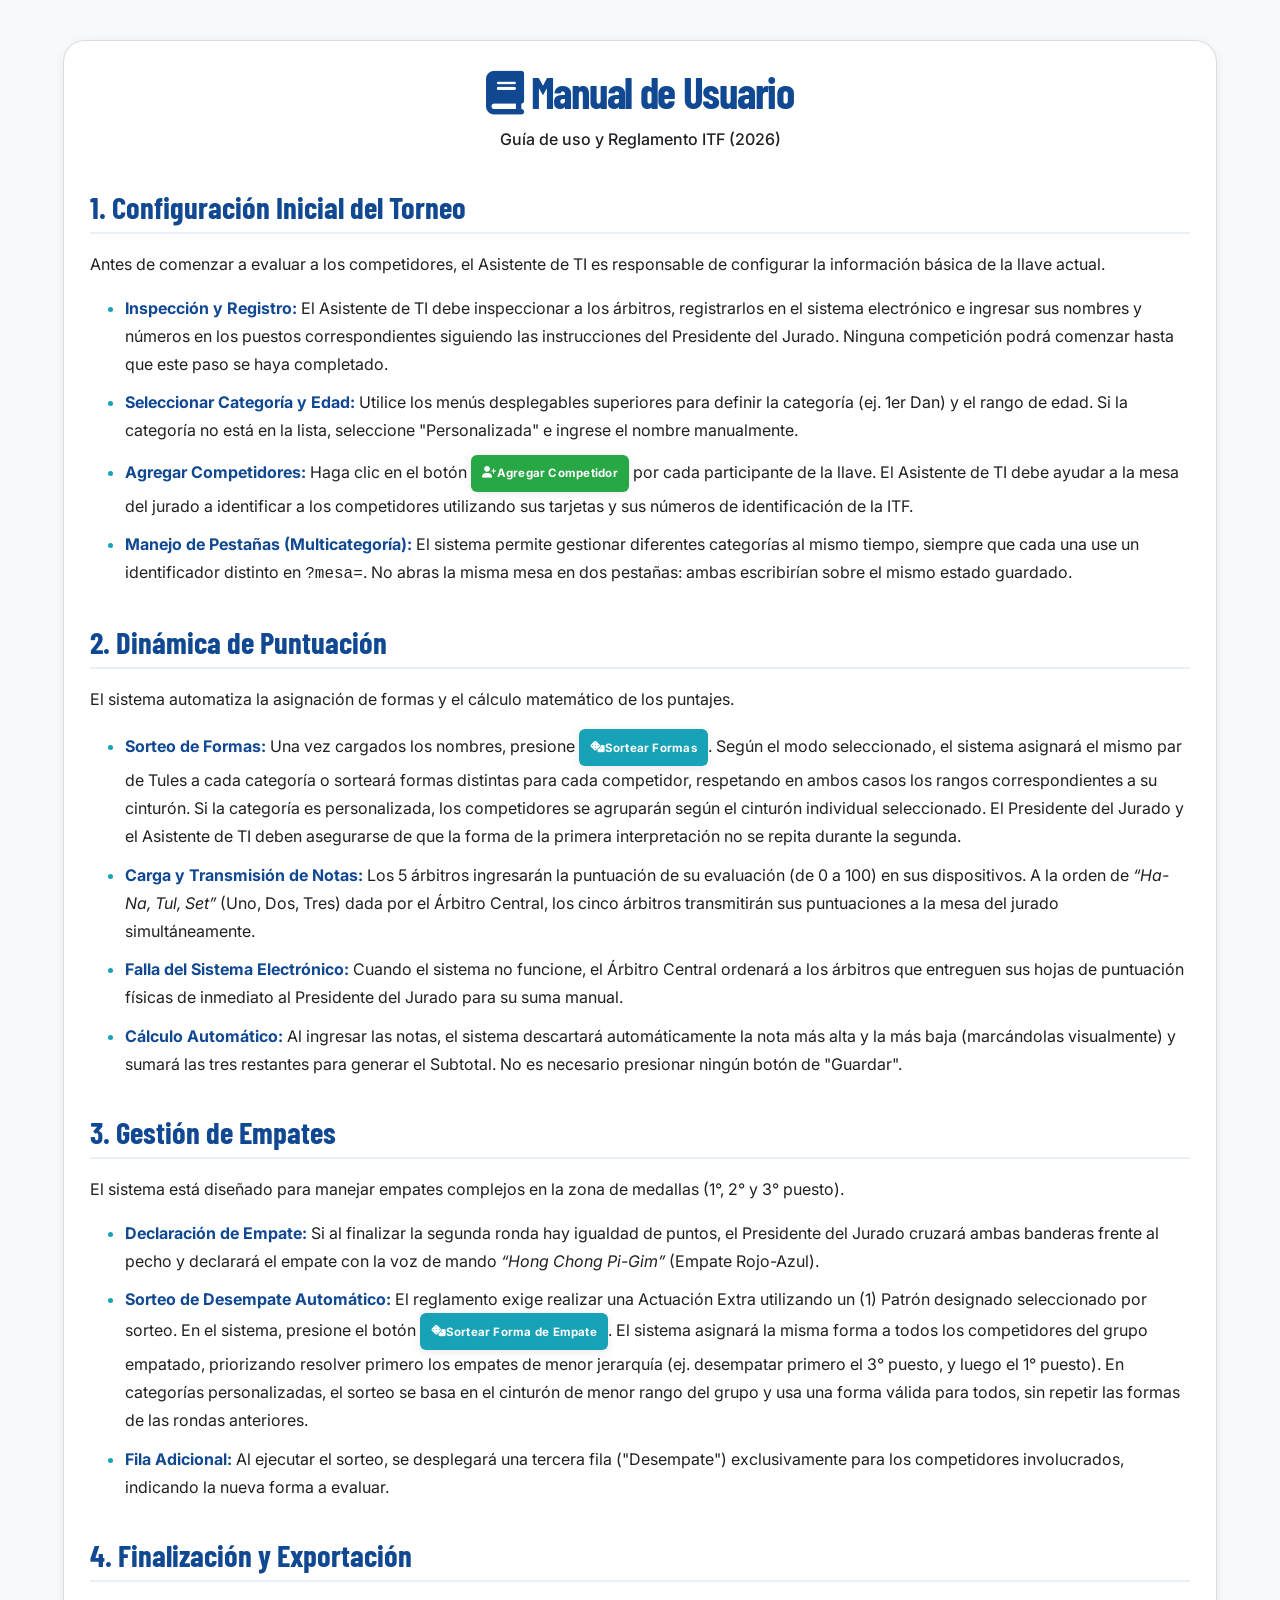
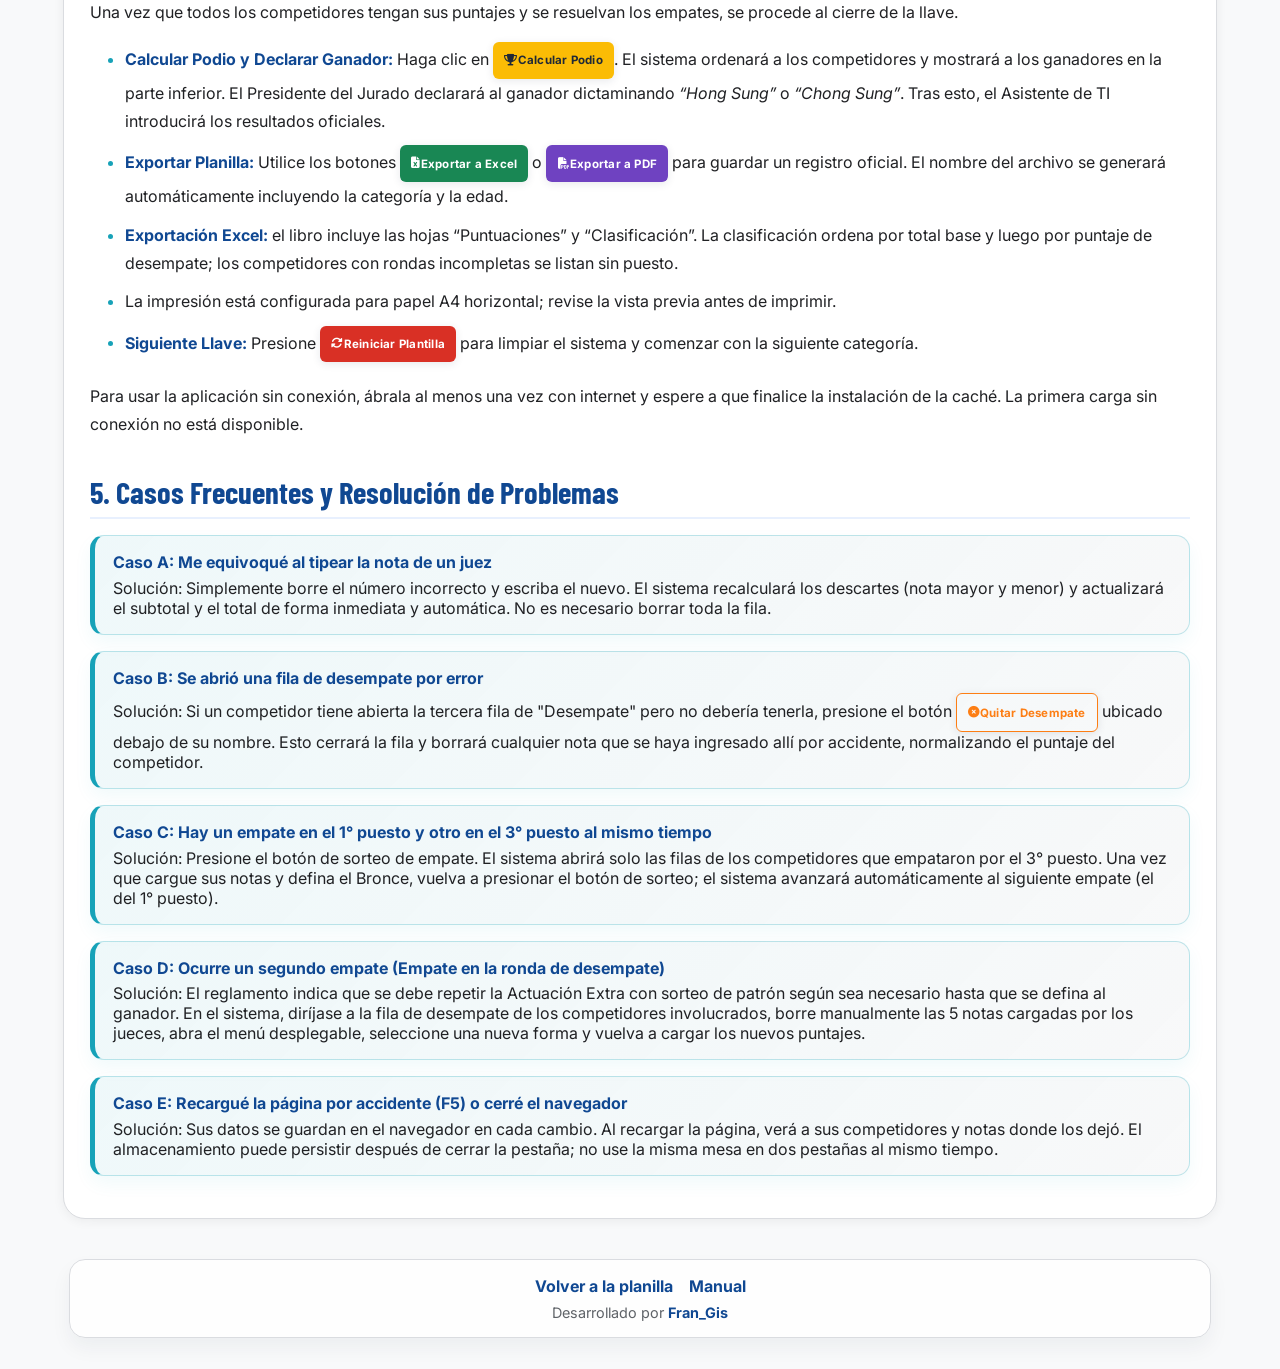
==== commit 77392730: "agrego-modo-oscuro-menu-hamburguesa-seleccion-sorteo" ====
--- a/pages/manual.html
+++ b/pages/manual.html
@@ -51,11 +51,12 @@
           <ul>
             <li>
               <strong>Sorteo de Formas:</strong> Una vez cargados los nombres, presione
-              <span class="btn-badge bg-accent"><i class="fas fa-dice"></i> Sortear Formas</span>. El sistema asignará
-              el mismo par de Tules a todos los competidores de una misma categoría y completará los tiempos
-              reglamentarios. Si la categoría es personalizada, los competidores se agruparán según el cinturón
-              individual seleccionado. El Presidente del Jurado y el Asistente de TI deben asegurarse de que el patrón
-              seleccionado para la primera interpretación no se repita durante la segunda.
+              <span class="btn-badge bg-accent"><i class="fas fa-dice"></i> Sortear Formas</span>. Según el modo
+              seleccionado, el sistema asignará el mismo par de Tules a cada categoría o sorteará formas distintas
+              para cada competidor, respetando en ambos casos los rangos correspondientes a su cinturón. Si la
+              categoría es personalizada, los competidores se agruparán según el cinturón individual seleccionado.
+              El Presidente del Jurado y el Asistente de TI deben asegurarse de que la forma de la primera
+              interpretación no se repita durante la segunda.
             </li>
             <li>
               <strong>Carga y Transmisión de Notas:</strong> Los 5 árbitros ingresarán la puntuación de su evaluación
@@ -86,8 +87,10 @@
               <strong>Sorteo de Desempate Automático:</strong> El reglamento exige realizar una Actuación Extra
               utilizando un (1) Patrón designado seleccionado por sorteo. En el sistema, presione el botón
               <span class="btn-badge bg-accent"><i class="fas fa-dice"></i> Sortear Forma de Empate</span>. El sistema
-              detectará automáticamente quiénes están empatados, priorizando siempre resolver primero los empates de
-              menor jerarquía (ej. desempatar primero el 3° puesto, y luego el 1° puesto).
+              asignará la misma forma a todos los competidores del grupo empatado, priorizando resolver primero los
+              empates de menor jerarquía (ej. desempatar primero el 3° puesto, y luego el 1° puesto). En categorías
+              personalizadas, el sorteo se basa en el cinturón de menor rango del grupo y usa una forma válida para
+              todos, sin repetir las formas de las rondas anteriores.
             </li>
             <li>
               <strong>Fila Adicional:</strong> Al ejecutar el sorteo, se desplegará una tercera fila ("Desempate")
@@ -117,11 +120,22 @@
               categoría y la edad.
             </li>
             <li>
+              <strong>Exportación Excel:</strong> el libro incluye las hojas “Puntuaciones” y “Clasificación”. La
+              clasificación ordena por total base y luego por puntaje de desempate; los competidores con rondas
+              incompletas se listan sin puesto.
+            </li>
+            <li>La impresión está configurada para papel A4 horizontal; revise la vista previa antes de imprimir.</li>
+            <li>
               <strong>Siguiente Llave:</strong> Presione
               <span class="btn-badge bg-danger"><i class="fas fa-sync-alt"></i> Reiniciar Plantilla</span>
               para limpiar el sistema y comenzar con la siguiente categoría.
             </li>
           </ul>
+
+          <p>
+            Para usar la aplicación sin conexión, ábrala al menos una vez con internet y espere a que finalice la
+            instalación de la caché. La primera carga sin conexión no está disponible.
+          </p>
 
           <h2>5. Casos Frecuentes y Resolución de Problemas</h2>
 
--- a/styles/styles.css
+++ b/styles/styles.css
@@ -1,16 +1,6 @@
-@import url('https://fonts.googleapis.com/css2?family=Barlow+Condensed:wght@500;600;700&family=Inter:wght@400;500;600;700&family=JetBrains+Mono:wght@400;500;700&display=swap');
-
-/* ==========================================================================
-   ORDEN DE CAPAS
-   Las capas deciden quién gana, no la especificidad. Una regla de una capa
-   posterior siempre pisa a una anterior, aunque tenga un selector más simple.
-   Por eso ya no hacen falta ids repetidos ni !important para ganar.
-   ========================================================================== */
+@import url("https://fonts.googleapis.com/css2?family=Barlow+Condensed:wght@500;600;700&family=Inter:wght@400;500;600;700&family=JetBrains+Mono:wght@400;500;700&display=swap");
 @layer base, componentes, paginas, responsive, impresion;
 
-/* ==========================================================================
-   TOKENS
-   ========================================================================== */
 :root {
   --color-fondo: #f8f9fa;
   --color-superficie: #ffffff;
@@ -24,6 +14,7 @@
   --color-texto: #202124;
   --color-texto-secundario: #5f6368;
   --color-borde: #dadce0;
+  --color-enlace-tiempo: #0056b3;
   --sombra-panel: 0 2px 12px rgba(0, 0, 0, 0.06);
 
   --espaciado-xs: 4px;
@@ -80,7 +71,6 @@
     font-family: var(--fuente-titulo);
   }
 
-  /* Cifras: ancho fijo para que los dígitos no "bailen" */
   input[type="number"],
   .display-cronometro,
   #displayTV {
@@ -167,7 +157,6 @@
    Layout, controles, tabla, cronómetro y podio.
    ========================================================================== */
 @layer componentes {
-
   /* ---------- Layout ---------- */
   .page-shell {
     display: flex;
@@ -287,6 +276,7 @@
   }
 
   .title-wrapper {
+    position: relative;
     display: flex;
     align-items: center;
     justify-content: center;
@@ -298,10 +288,168 @@
     align-items: center;
     justify-content: center;
     gap: 12px;
-    width: fit-content;
+    max-width: calc(100% - 96px);
     margin: 0 auto;
     color: inherit;
     text-decoration: none;
+  }
+
+  .btn-menu-configuracion {
+    position: absolute;
+    top: 50%;
+    right: 0;
+    width: 48px;
+    min-width: 48px;
+    height: 48px;
+    min-height: 48px;
+    padding: 0;
+    transform: translateY(-50%);
+    background-color: var(--color-superficie);
+    border-color: var(--color-borde);
+    color: var(--color-principal);
+    font-size: 1.2rem;
+  }
+
+  .btn-menu-configuracion i.fas,
+  .btn-cerrar-configuracion i.fas {
+    margin: 0;
+  }
+
+  .menu-overlay {
+    position: fixed;
+    inset: 0;
+    z-index: 2000;
+    display: grid;
+    justify-items: end;
+    align-items: start;
+    padding: 16px;
+    box-sizing: border-box;
+    background-color: rgba(20, 30, 45, 0.28);
+  }
+
+  .menu-overlay[hidden] {
+    display: none;
+  }
+
+  .panel-configuracion {
+    width: min(360px, 100%);
+    max-height: min(70vh, 520px);
+    max-height: min(70dvh, 520px);
+    overflow-y: auto;
+    box-sizing: border-box;
+    padding: 20px;
+    border: 1px solid var(--color-borde);
+    border-radius: var(--radio-panel);
+    background-color: var(--color-superficie);
+    box-shadow: 0 12px 32px rgba(0, 0, 0, 0.2);
+  }
+
+  .encabezado-configuracion {
+    display: flex;
+    align-items: center;
+    justify-content: space-between;
+    gap: 12px;
+  }
+
+  .encabezado-configuracion h2 {
+    margin: 0;
+    color: var(--color-texto);
+    font-size: 1.6rem;
+    text-align: left;
+  }
+
+  .btn-cerrar-configuracion {
+    width: 44px;
+    min-width: 44px;
+    height: 44px;
+    min-height: 44px;
+    padding: 0;
+    background: transparent;
+    color: var(--color-texto-secundario);
+  }
+
+  .mensaje-configuracion {
+    margin: 18px 0 0;
+    color: var(--color-texto-secundario);
+    line-height: 1.5;
+  }
+
+  .switch {
+    position: relative;
+    display: flex;
+    align-items: center;
+    gap: 12px;
+    width: 100%;
+    min-height: 44px;
+    margin-top: 16px;
+    color: var(--color-texto);
+    line-height: 1.4;
+    cursor: pointer;
+  }
+
+  .switch input {
+    opacity: 0;
+    width: 0;
+    height: 0;
+  }
+
+  .slider {
+    position: relative;
+    display: block;
+    flex: 0 0 60px;
+    width: 60px;
+    height: 34px;
+    background-color: #ccc;
+    transition: 0.4s;
+    border-radius: 34px;
+  }
+
+  .slider:before {
+    position: absolute;
+    content: "";
+    height: 26px;
+    width: 26px;
+    left: 4px;
+    bottom: 4px;
+    background-color: white;
+    transition: 0.4s;
+    border-radius: 50%;
+  }
+
+  .switch input:checked + .slider {
+    background-color: var(--color-exito);
+  }
+
+  .switch input:checked + .slider:before {
+    transform: translateX(26px);
+  }
+
+  .switch input:focus-visible + .slider {
+    outline: 3px solid #0056b3;
+    outline-offset: 3px;
+  }
+
+  .switch-label {
+    flex: 1;
+  }
+
+  .slider::after {
+    content: "OFF";
+    position: absolute;
+    right: 5px;
+    top: 50%;
+    transform: translateY(-50%);
+    color: white;
+    font-family: Arial, sans-serif;
+    font-size: 12px;
+    font-weight: bold;
+    transition: 0.4s;
+  }
+
+  .switch input:checked + .slider::after {
+    content: "ON";
+    left: 5px;
+    right: auto;
   }
 
   .titulo-icono {
@@ -335,9 +483,7 @@
     margin: 0;
   }
 
-  /* ---------- Tabla de competidores ----------
-     :where() deja el id con especificidad cero: los selectores de clase
-     (.btn-eliminar, .btn-desempate) ganan sin repetir reglas ni usar !important. */
+  /* ---------- Tabla de competidores ----------*/
   .fila-oscura {
     background-color: var(--color-superficie-suave);
   }
@@ -649,7 +795,6 @@
    Manual de uso y pantalla pública (marcador).
    ========================================================================== */
 @layer paginas {
-
   /* ---------- Manual ---------- */
   body.manual-page-body {
     margin: 0;
@@ -866,11 +1011,8 @@
 
 /* ==========================================================================
    CAPA 4 · RESPONSIVE
-   Un solo bloque por punto de corte. Al ir en una capa posterior pisa a los
-   componentes sin necesidad de !important.
    ========================================================================== */
 @layer responsive {
-
   @media (max-width: 1024px) {
     body:not(.marcador-page-body) {
       padding: 10px;
@@ -1052,8 +1194,6 @@
       bottom: 80px;
     }
 
-    /* En el sorteo el botón vuelve a ser un botón normal de ancho completo.
-       El id gana por especificidad dentro de la misma capa. */
     #contenedor_sorteo .btn-agregar {
       position: static;
       width: 100%;
@@ -1122,7 +1262,28 @@
     }
 
     .titulo-pagina {
-      font-size: 1.9rem;
+      font-size: clamp(1.35rem, 5vw, 1.9rem);
+    }
+
+    .titulo-link {
+      gap: 8px;
+    }
+
+    .titulo-icono {
+      width: 48px;
+      height: 48px;
+      flex: 0 0 48px;
+    }
+
+    .menu-overlay {
+      padding: 10px;
+    }
+
+    .panel-configuracion {
+      width: min(360px, 100%);
+      max-height: min(70vh, 520px);
+      max-height: min(70dvh, 520px);
+      padding: 16px;
     }
 
     th,
@@ -1185,7 +1346,7 @@
 }
 
 /* ==========================================================================
-   ACCESIBILIDAD · movimiento reducido
+   ACCESIBILIDAD
    ========================================================================== */
 @layer base {
   @media (prefers-reduced-motion: reduce) {
@@ -1197,11 +1358,10 @@
 
 /* ==========================================================================
    IMPRESIÓN (PDF / papel)
-   @page va fuera de las capas porque no todos los navegadores lo admiten dentro.
    ========================================================================== */
 @media print {
   @page {
-    size: Card landscape;
+    size: A4 landscape;
     margin: 10mm;
   }
 }
@@ -1223,8 +1383,6 @@
       padding: 0;
     }
 
-    /* Único !important que se conserva: oculta aunque algún script haya
-       dejado un display inline en estos elementos. */
     .ocultar-en-pdf,
     .controles-superiores,
     .btn-eliminar,
@@ -1239,10 +1397,23 @@
       white-space: normal;
     }
 
+    .table-container {
+      overflow: visible;
+    }
+
     table {
       table-layout: fixed;
       width: 100%;
+      min-width: 0;
       font-size: 10pt;
+    }
+
+    thead {
+      display: table-header-group;
+    }
+
+    tfoot {
+      display: table-footer-group;
     }
 
     th,
@@ -1269,9 +1440,9 @@
       margin: 0;
     }
 
-    tr,
-    tbody {
+    tr {
       page-break-inside: avoid;
+      break-inside: avoid;
     }
 
     th,
@@ -1311,4 +1482,114 @@
       width: 10%;
     }
   }
-}+}
+
+/* ==========================================================================
+   MODO OSCURO
+   ========================================================================== */
+@media screen {
+  :root[data-theme="dark"] {
+    color-scheme: dark;
+
+    --color-fondo: #121417;
+    --color-superficie: #1e2125;
+    --color-superficie-suave: #272b30;
+    --color-principal: #7db3ff;
+    --color-principal-suave: #1c2b45;
+    --color-texto: #e8eaed;
+    --color-texto-secundario: #9aa0a6;
+    --color-borde: #3c4043;
+    --color-enlace-tiempo: #8ab4f8;
+    --sombra-panel: 0 2px 12px rgba(0, 0, 0, 0.5);
+  }
+
+  :root[data-theme="dark"] body {
+    color: var(--color-texto);
+  }
+
+  :root[data-theme="dark"] input[type="number"],
+  :root[data-theme="dark"] input[type="text"],
+  :root[data-theme="dark"] select {
+    border-color: var(--color-borde);
+    color: var(--color-texto);
+  }
+
+  :root[data-theme="dark"] :focus-visible {
+    outline-color: #8ab4f8;
+  }
+
+  :root[data-theme="dark"] th {
+    background-color: #1a4f9c;
+    color: #fff;
+  }
+
+  :root[data-theme="dark"] .contenedor,
+  :root[data-theme="dark"] .controles-superiores {
+    box-shadow: 0 4px 10px rgba(0, 0, 0, 0.5);
+  }
+
+  :root[data-theme="dark"] .encabezado-torneo label {
+    color: var(--color-texto-secundario);
+  }
+
+  :root[data-theme="dark"] .seccion-podio {
+    border-top-color: var(--color-borde);
+  }
+
+  :root[data-theme="dark"] .fila-desempate {
+    background-color: rgba(251, 188, 5, 0.18);
+  }
+
+  :root[data-theme="dark"] .juez-descartado {
+    color: #f28b82;
+    background-color: rgba(217, 48, 37, 0.25);
+  }
+
+  :root[data-theme="dark"] .alerta-empate {
+    background: var(--color-superficie);
+    color: #f28b82;
+    border-color: #f28b82;
+  }
+
+  :root[data-theme="dark"] .btn-eliminar {
+    color: #f28b82;
+    border-color: #f28b82;
+  }
+
+  :root[data-theme="dark"] .btn-eliminar:hover,
+  :root[data-theme="dark"] .btn-eliminar:focus {
+    background-color: var(--color-peligro);
+    border-color: var(--color-peligro);
+    color: #fff;
+  }
+
+  :root[data-theme="dark"] .slider {
+    background-color: #5f6368;
+  }
+
+  :root[data-theme="dark"] .menu-overlay {
+    background-color: rgba(0, 0, 0, 0.55);
+  }
+
+  :root[data-theme="dark"] .titulo-icono {
+    filter: drop-shadow(0 2px 4px rgba(0, 0, 0, 0.6));
+  }
+
+  :root[data-theme="dark"] .firma-creador {
+    color: var(--color-texto-secundario);
+  }
+
+  :root[data-theme="dark"] .manual-footer {
+    background: rgba(30, 33, 37, 0.92);
+    box-shadow: 0 10px 20px rgba(0, 0, 0, 0.4);
+  }
+
+  :root[data-theme="dark"] body.manual-page-body {
+    background: linear-gradient(180deg, #0d0f12 0%, var(--color-fondo) 100%);
+  }
+
+  :root[data-theme="dark"] .manual-page .caso-estudio {
+    background: linear-gradient(135deg, rgba(23, 162, 184, 0.14), rgba(255, 255, 255, 0.02));
+    box-shadow: none;
+  }
+}
